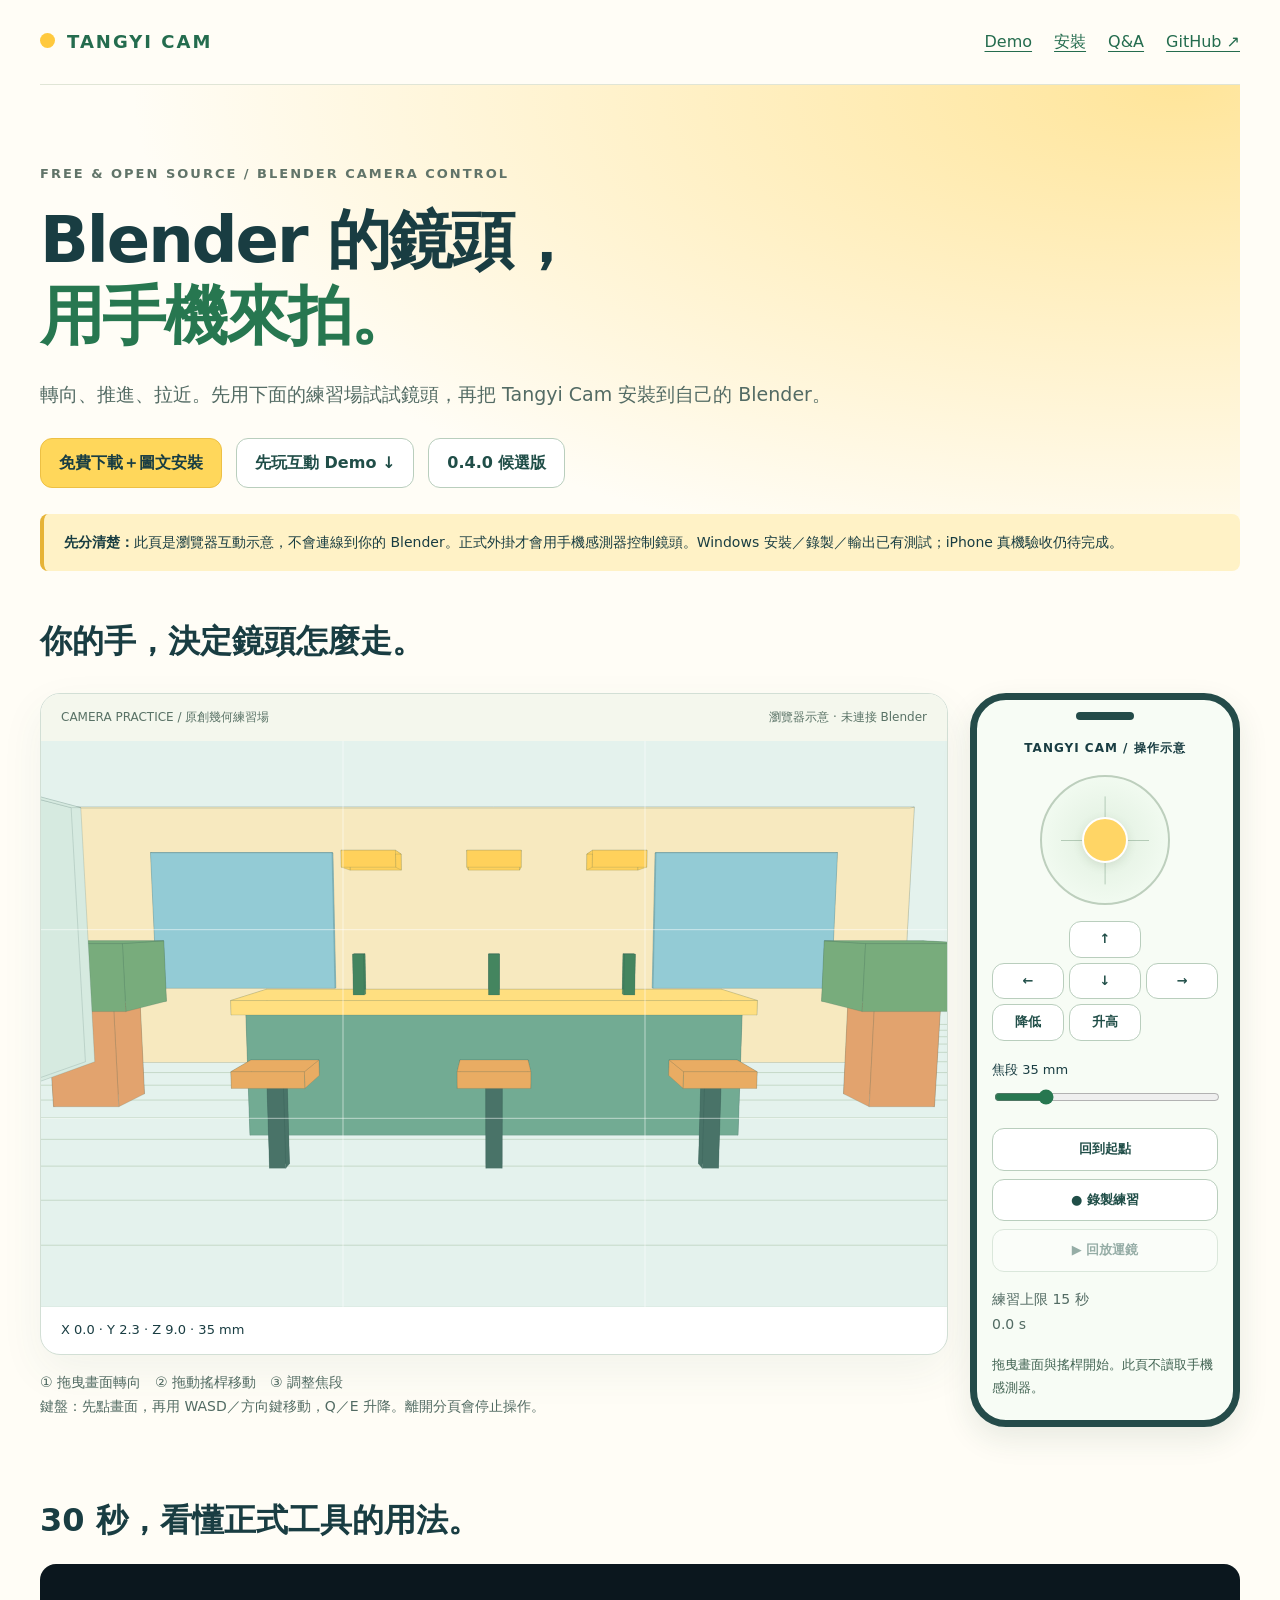
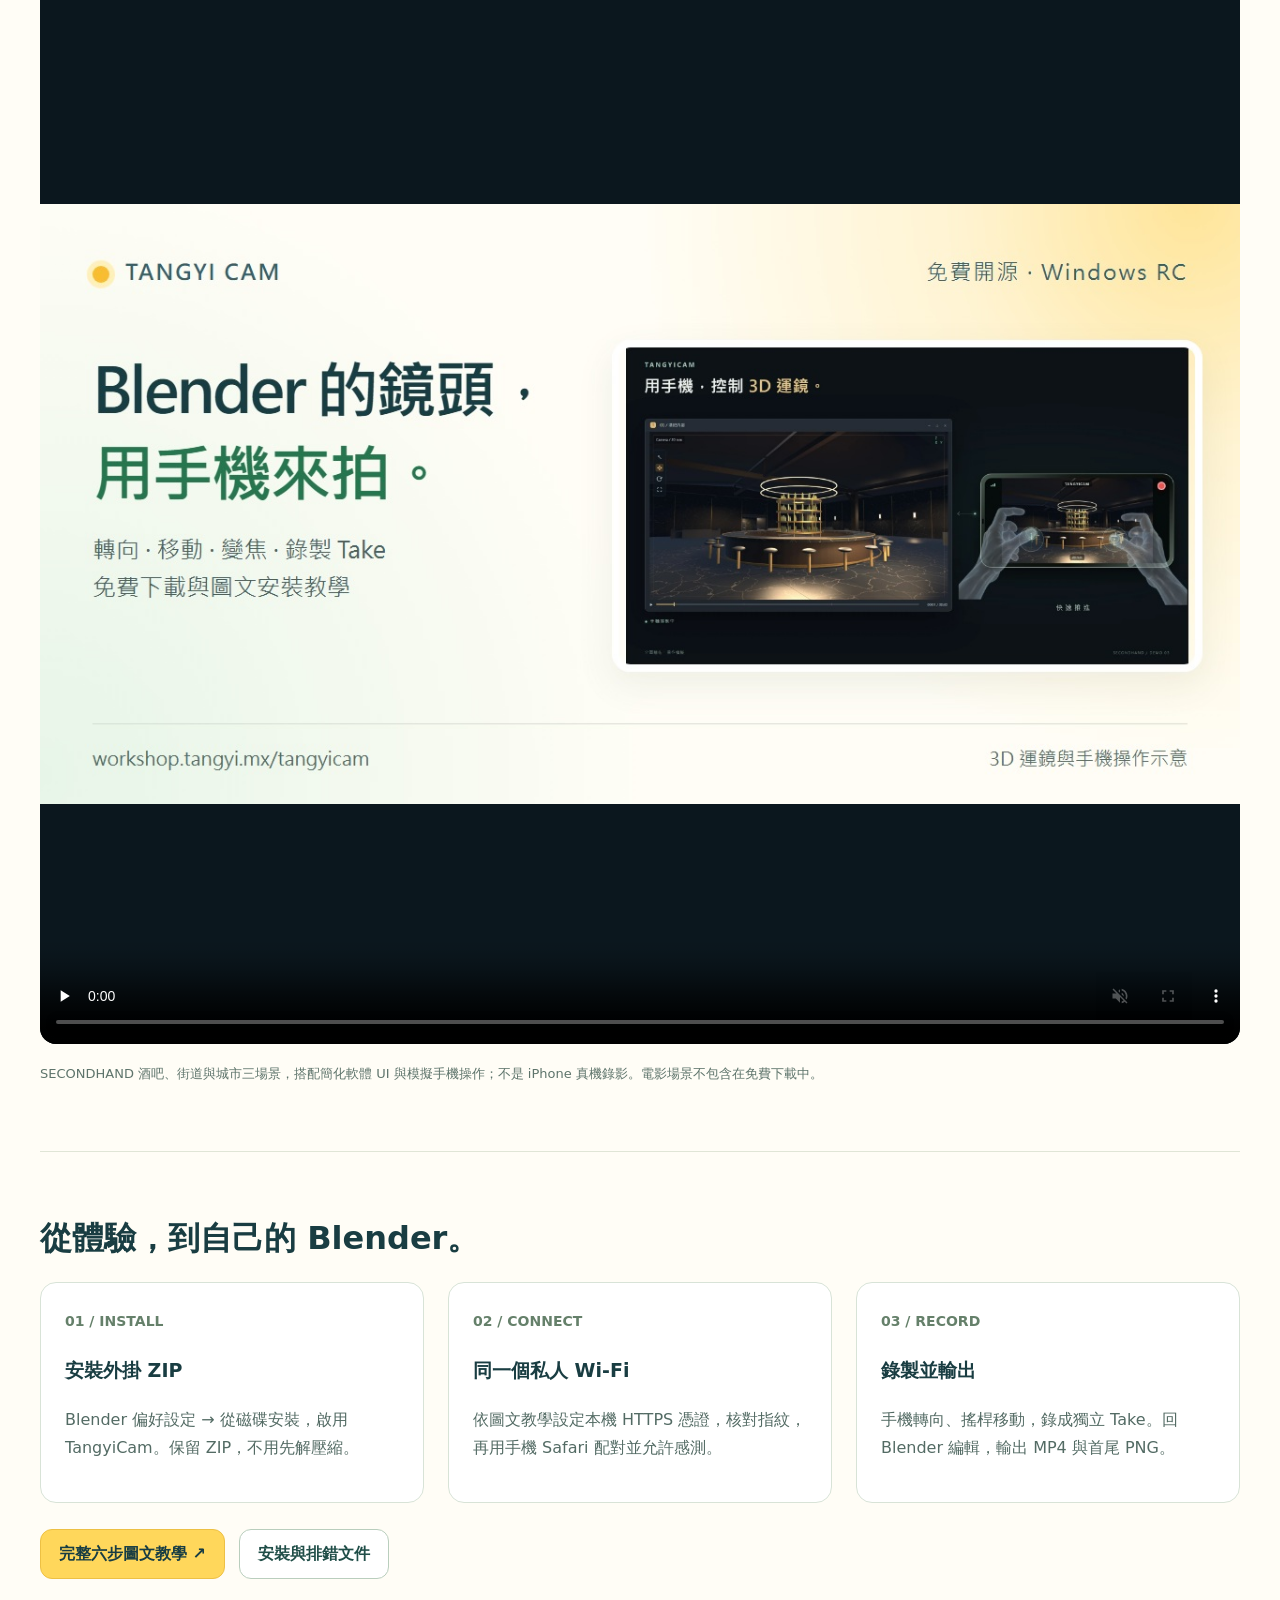
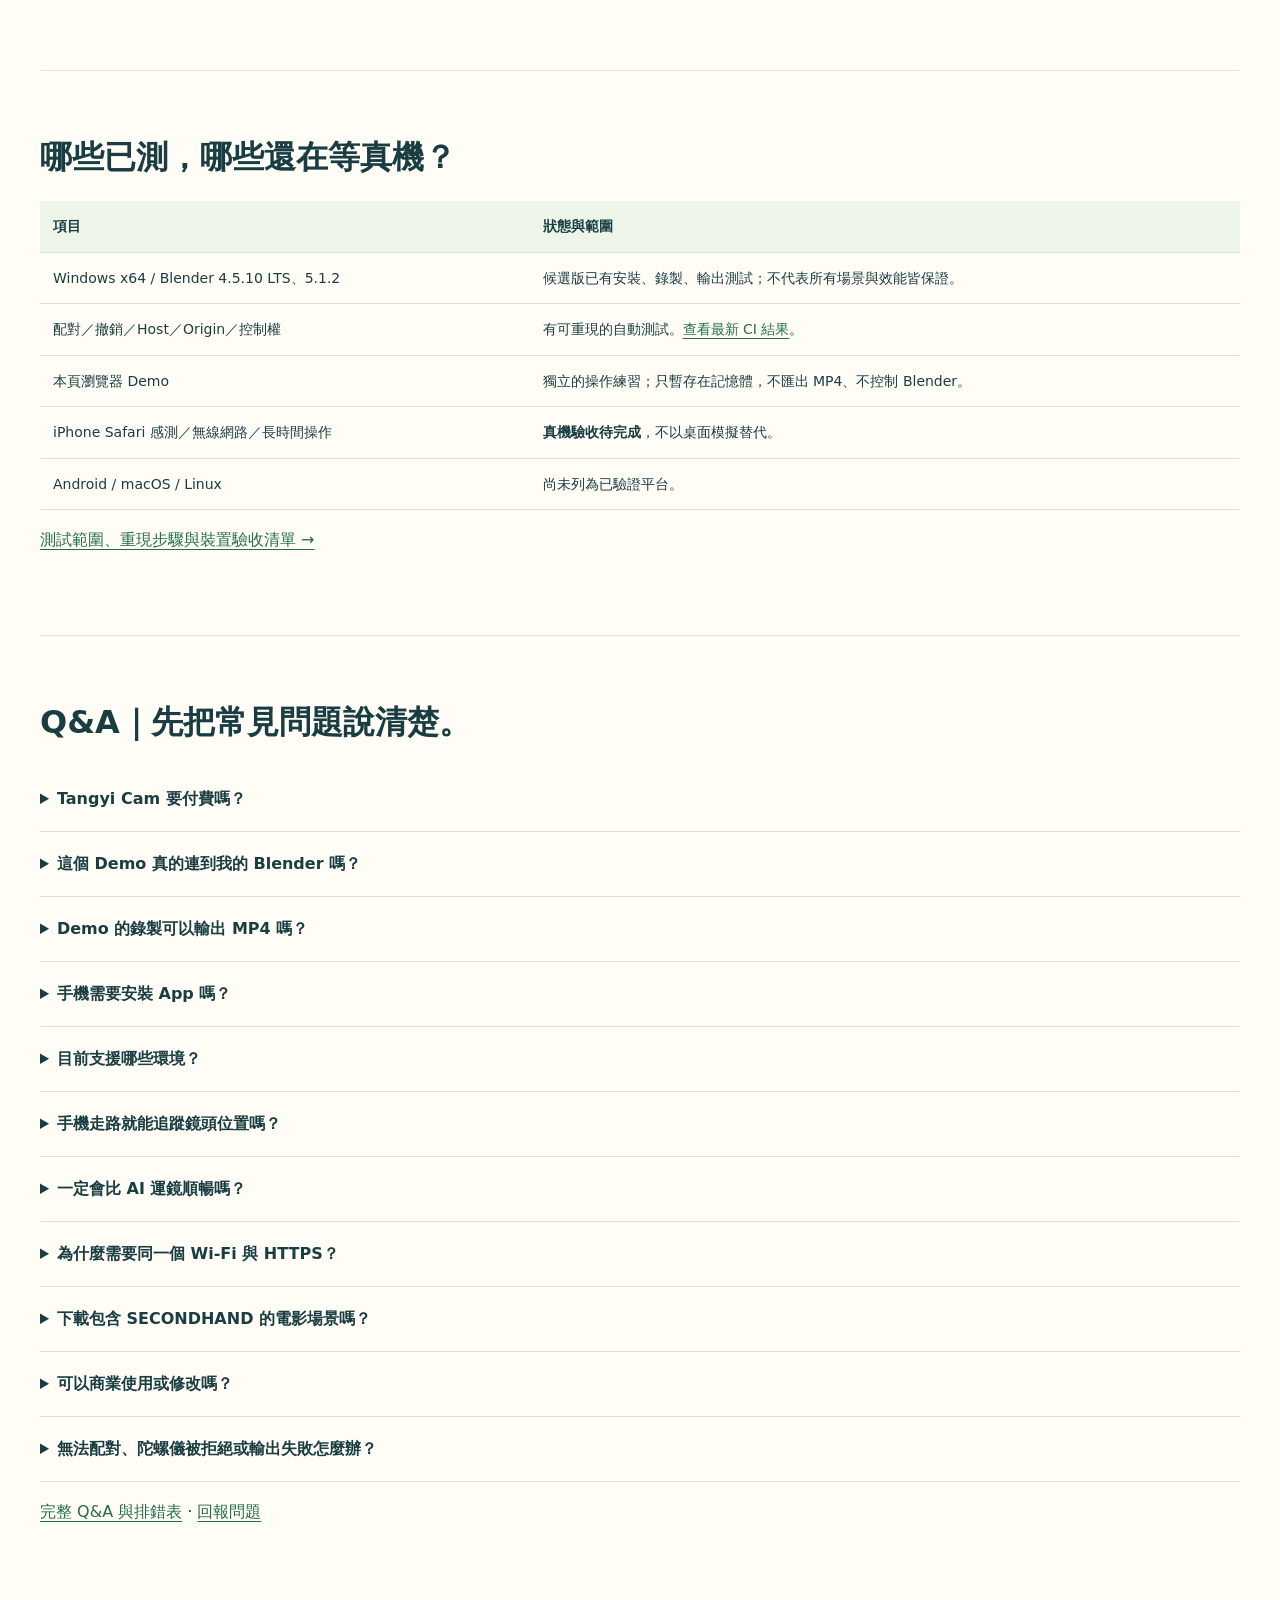
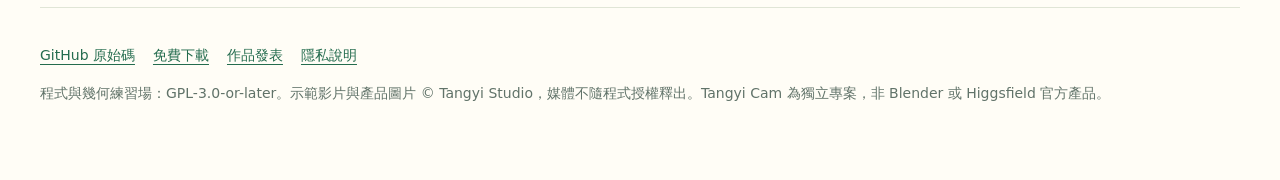
==== docs/index.html @ d29bbfad "docs: add interactive camera demo, Q&A and sunny product visuals" ====
<!doctype html><html lang="zh-Hant"><head><meta charset="utf-8"><meta name="viewport" content="width=device-width,initial-scale=1"><title>Tangyi Cam Demo｜用手機控制 Blender 運鏡・Q&A</title><meta name="description" content="先在瀏覽器體驗轉向、搖桿移動、焦段與 Take 回放，再下載免費開源 Tangyi Cam Blender 外掛。附安裝、Q&A、排錯與實測狀態。"><link rel="canonical" href="https://tangyistudio.github.io/tangyicam/"><meta property="og:type" content="website"><meta property="og:title" content="Tangyi Cam｜用手機拍你的 Blender 鏡頭"><meta property="og:description" content="免費開源 · 互動 Demo · 安裝教學 · Q&A"><meta property="og:url" content="https://tangyistudio.github.io/tangyicam/"><meta property="og:image" content="https://tangyistudio.github.io/tangyicam/images/tangyicam-phone-blender.jpg"><meta name="twitter:card" content="summary_large_image"><meta name="theme-color" content="#ffd75b"><link rel="stylesheet" href="demo/style.css"><script type="module" src="demo/demo.mjs"></script></head><body><a class="skip" href="#playground">跳到互動 Demo</a><div class="wrap"><nav class="nav" aria-label="主選單"><a class="brand" href="#">TANGYI CAM</a><div class="links"><a href="#playground">Demo</a><a href="#install">安裝</a><a href="#qa">Q&A</a><a href="https://github.com/tangyistudio/tangyicam">GitHub ↗</a></div></nav><header class="hero"><p class="eyebrow">FREE & OPEN SOURCE / BLENDER CAMERA CONTROL</p><h1>Blender 的鏡頭，<br><span>用手機來拍。</span></h1><p class="intro">轉向、推進、拉近。先用下面的練習場試試鏡頭，再把 Tangyi Cam 安裝到自己的 Blender。</p><div class="actions"><a class="button primary" href="https://workshop.tangyi.mx/tangyicam">免費下載＋圖文安裝</a><a class="button" href="#playground">先玩互動 Demo ↓</a><a class="button" href="https://github.com/tangyistudio/tangyicam/releases/tag/v0.4.0-rc.1">0.4.0 候選版</a></div><p class="disclosure"><strong>先分清楚：</strong>此頁是瀏覽器互動示意，不會連線到你的 Blender。正式外掛才會用手機感測器控制鏡頭。Windows 安裝／錄製／輸出已有測試；iPhone 真機驗收仍待完成。</p></header>
<section aria-labelledby="demo-title"><h2 id="demo-title">你的手，決定鏡頭怎麼走。</h2><div id="playground" class="playground"><div><div class="monitor"><div class="toolbar"><span>CAMERA PRACTICE / 原創幾何練習場</span><span>瀏覽器示意 · 未連接 Blender</span></div><canvas id="scene" class="scene" tabindex="0" aria-label="3D 攝影機練習場：拖曳改變視角，使用 WASD 或方向鍵移動，Q E 升降">此瀏覽器無法顯示互動場景，請觀看下方示範影片。</canvas><div id="pose" class="readout" aria-label="目前攝影機位置"></div></div><p class="hint">① 拖曳畫面轉向　② 拖動搖桿移動　③ 調整焦段<br>鍵盤：先點畫面，再用 WASD／方向鍵移動，Q／E 升降。離開分頁會停止操作。</p></div><div class="phone" aria-label="模擬手機控制面板"><div class="notch"></div><div class="phone-head">TANGYI CAM / 操作示意</div><div class="left-controls"><button id="joystick" class="joystick" aria-label="移動搖桿，亦可用下方方向按鈕"><span id="thumb" class="thumb"></span></button><div class="dpad" aria-label="攝影機移動"><button data-move="w" aria-label="向前">↑</button><button data-move="a" aria-label="向左">←</button><button data-move="s" aria-label="後退">↓</button><button data-move="d" aria-label="向右">→</button><button data-move="q">降低</button><button data-move="e">升高</button></div></div><div class="right-controls"><label for="focal">焦段 <output id="focal-value">35 mm</output></label><input id="focal" type="range" min="18" max="100" value="35" aria-label="焦段，毫米"><div class="phone-actions"><button id="reset">回到起點</button><button id="record" aria-pressed="false">● 錄製練習</button><button id="replay" disabled>▶ 回放運鏡</button></div><p class="hint">練習上限 15 秒<br><span id="timer">0.0 s</span></p></div><p id="status" class="status" role="status" aria-live="polite">拖曳畫面與搖桿開始。此頁不讀取手機感測器。</p></div></div></section>
<section class="content" id="video"><h2>30 秒，看懂正式工具的用法。</h2><figure><video controls playsinline muted loop preload="none" poster="images/tangyicam-phone-blender.jpg" width="1920" height="1080"><source src="https://media.tangyi.mx/opensource/20260924/tangyicam-secondhand-30s.mp4" type="video/mp4"><a href="https://media.tangyi.mx/opensource/20260924/tangyicam-secondhand-30s.mp4">開啟 30 秒示意影片</a></video><figcaption>SECONDHAND 酒吧、街道與城市三場景，搭配簡化軟體 UI 與模擬手機操作；不是 iPhone 真機錄影。電影場景不包含在免費下載中。</figcaption></figure></section>
<section class="content" id="install"><h2>從體驗，到自己的 Blender。</h2><div class="grid3"><article class="panel"><span class="number">01 / INSTALL</span><h3>安裝外掛 ZIP</h3><p>Blender 偏好設定 → 從磁碟安裝，啟用 TangyiCam。保留 ZIP，不用先解壓縮。</p></article><article class="panel"><span class="number">02 / CONNECT</span><h3>同一個私人 Wi-Fi</h3><p>依圖文教學設定本機 HTTPS 憑證，核對指紋，再用手機 Safari 配對並允許感測。</p></article><article class="panel"><span class="number">03 / RECORD</span><h3>錄製並輸出</h3><p>手機轉向、搖桿移動，錄成獨立 Take。回 Blender 編輯，輸出 MP4 與首尾 PNG。</p></article></div><div class="actions"><a class="button primary" href="https://workshop.tangyi.mx/tangyicam#setup">完整六步圖文教學 ↗</a><a class="button" href="https://github.com/tangyistudio/tangyicam/blob/main/docs/RELEASE_README.md">安裝與排錯文件</a></div></section>
<section class="content" id="validation"><h2>哪些已測，哪些還在等真機？</h2><div class="table-scroll"><table><thead><tr><th>項目</th><th>狀態與範圍</th></tr></thead><tbody><tr><td>Windows x64 / Blender 4.5.10 LTS、5.1.2</td><td>候選版已有安裝、錄製、輸出測試；不代表所有場景與效能皆保證。</td></tr><tr><td>配對／撤銷／Host／Origin／控制權</td><td>有可重現的自動測試。<a href="https://github.com/tangyistudio/tangyicam/actions/workflows/ci.yml">查看最新 CI 結果</a>。</td></tr><tr><td>本頁瀏覽器 Demo</td><td>獨立的操作練習；只暫存在記憶體，不匯出 MP4、不控制 Blender。</td></tr><tr><td>iPhone Safari 感測／無線網路／長時間操作</td><td><strong>真機驗收待完成</strong>，不以桌面模擬替代。</td></tr><tr><td>Android / macOS / Linux</td><td>尚未列為已驗證平台。</td></tr></tbody></table></div><p><a href="https://github.com/tangyistudio/tangyicam/blob/main/docs/QA.md">測試範圍、重現步驟與裝置驗收清單 →</a></p></section>
<section class="content" id="qa"><h2>Q&A｜先把常見問題說清楚。</h2><details><summary>Tangyi Cam 要付費嗎？</summary><p>免費開源，採 GPL-3.0-or-later。攝影機控制不需要 Workshop 帳號、LLM 或雲端額度。首次設定仍需依教學完成本機 HTTPS 憑證。</p></details><details><summary>這個 Demo 真的連到我的 Blender 嗎？</summary><p>沒有。這是瀏覽器裡的原創幾何練習場，展示轉向、移動、焦段與短 Take 回放。它不會掃描電腦、不會安裝外掛，也不會向本機 Blender 傳送控制指令。</p></details><details><summary>Demo 的錄製可以輸出 MP4 嗎？</summary><p>此頁只在記憶體保存最多 15 秒的練習並回放，重整後清除。實際外掛可在 Blender 中保存獨立 Take、編輯關鍵影格並輸出 MP4 與首尾 PNG。</p></details><details><summary>手機需要安裝 App 嗎？</summary><p>不需要另外安裝原生手機 App，使用手機瀏覽器。電腦端需要安裝 Tangyi Cam Blender 外掛。iPhone 首次使用需設定並核對本機憑證。</p></details><details><summary>目前支援哪些環境？</summary><p>Windows x64 搭配 Blender 4.5.10 LTS / 5.1.2 已完成安裝、錄製與輸出測試。iPhone Safari 真機驗收仍待完成；Android、macOS、Linux 尚未列為已驗證平台。</p></details><details><summary>手機走路就能追蹤鏡頭位置嗎？</summary><p>不是。實際外掛用手機陀螺儀控制方向、螢幕搖桿控制位置，不是 6DOF 位置追蹤。本頁 Demo 用滑鼠或觸控拖曳示意方向，不讀取手機感測器。</p></details><details><summary>一定會比 AI 運鏡順暢嗎？</summary><p>沒有這個保證。它提供直接操作鏡頭的方式，預覽速度仍取決於場景、電腦、手機與私人 Wi-Fi。這個輕量練習場的速度不能當成 Blender 效能測試。</p></details><details><summary>為什麼需要同一個 Wi-Fi 與 HTTPS？</summary><p>正式外掛透過私人區域網路傳送預覽與控制。手機感測器權限需安全連線，請按教學設定憑證，勿把服務連接埠公開到網際網路。</p></details><details><summary>下載包含 SECONDHAND 的電影場景嗎？</summary><p>不包含。影片展示電影場景與模擬手機操作；下載提供外掛程式、授權及說明。本頁的幾何練習場則隨原始碼公開。</p></details><details><summary>可以商業使用或修改嗎？</summary><p>可以依 GPL-3.0-or-later 使用與修改。若再散布外掛或衍生程式，需遵守 GPL 的授權及相應原始碼義務，並保留第三方聲明。電影場景與示範媒體不因外掛開源而一併授權。</p></details><details><summary>無法配對、陀螺儀被拒絕或輸出失敗怎麼辦？</summary><p>先看排錯表，確認同一私人 Wi-Fi、本機服務、憑證與一次性配對碼。問題回報請附版本與重現步驟，不要公開配對碼、憑證私鑰或私人場景。</p></details><p><a href="https://github.com/tangyistudio/tangyicam/blob/main/docs/FAQ.md">完整 Q&A 與排錯表</a> · <a href="https://github.com/tangyistudio/tangyicam/issues/new/choose">回報問題</a></p></section><footer><div class="footlinks"><a href="https://github.com/tangyistudio/tangyicam">GitHub 原始碼</a><a href="https://workshop.tangyi.mx/tangyicam">免費下載</a><a href="https://tangyi.mx/blog/tangyicam-phone-controlled-blender-camera">作品發表</a><a href="https://github.com/tangyistudio/tangyicam/blob/main/docs/PRIVACY.md">隱私說明</a></div><p>程式與幾何練習場：GPL-3.0-or-later。示範影片與產品圖片 © Tangyi Studio，媒體不隨程式授權釋出。Tangyi Cam 為獨立專案，非 Blender 或 Higgsfield 官方產品。</p></footer></div></body></html>
---- docs/demo/style.css ----
*{box-sizing:border-box}html{scroll-behavior:smooth}body{margin:0;background:#fffdf6;color:#193d42;font:16px/1.75 system-ui,"Microsoft JhengHei",sans-serif}a{color:#246c4e;text-underline-offset:4px}button,input{font:inherit}button,a.button{cursor:pointer;border:1px solid #b9cebd;border-radius:12px;padding:10px 18px;background:#fff;color:#204e48;text-decoration:none;display:inline-flex;align-items:center;justify-content:center;font-weight:650}button:hover,a.button:hover{background:#fff0ae}button:disabled{opacity:.45;cursor:not-allowed}:focus-visible{outline:3px solid #e7971e;outline-offset:4px}.primary{background:#ffd75b!important;border-color:#edc044!important;color:#183d43!important}.wrap{width:min(1200px,calc(100% - 40px));margin:auto}.nav{display:flex;flex-wrap:wrap;align-items:center;justify-content:space-between;gap:18px;padding:26px 0;border-bottom:1px solid #e0e5d6}.brand{font-size:18px;font-weight:850;letter-spacing:2px;text-decoration:none}.brand:before{content:"";display:inline-block;background:#ffc93e;border-radius:50%;width:15px;height:15px;margin-right:12px}.links{display:flex;gap:22px;flex-wrap:wrap}.hero{padding:65px 0 35px;background:radial-gradient(ellipse at 95% 0,#ffe59a,transparent 65%)}.eyebrow{color:#617469;font-size:13px;letter-spacing:2px;font-weight:750}.hero h1{font-size:clamp(38px,5vw,68px);line-height:1.18;letter-spacing:-2px;margin:18px 0 24px}.hero h1 span{color:#277750}.intro{font-size:19px;max-width:800px;color:#536b64}.actions{display:flex;gap:14px;flex-wrap:wrap;margin:26px 0}.disclosure{background:#fff2c6;border-left:4px solid #e6b336;border-radius:8px;padding:16px 20px;font-size:14px;line-height:1.8}.playground{display:grid;grid-template-columns:minmax(0,1fr) 270px;gap:22px;align-items:start;margin-top:30px}.monitor{border:1px solid #d2dfd5;border-radius:20px;overflow:hidden;background:white;box-shadow:0 16px 44px #315b5310}.toolbar{display:flex;flex-wrap:wrap;justify-content:space-between;gap:8px;padding:13px 20px;font-size:12px;color:#597266;background:#f4f7ed}.scene{display:block;width:100%;aspect-ratio:16/10;touch-action:none;cursor:grab}.scene:active{cursor:grabbing}.readout{padding:12px 20px;font-variant-numeric:tabular-nums;font-size:13px}.hint{margin:15px 0;color:#526b63;font-size:14px}.phone{border:7px solid #244b49;border-radius:36px;padding:20px 15px;background:#f7fcf5;box-shadow:0 12px 30px #1b44311a}.phone-head{text-align:center;font-size:12px;font-weight:750;letter-spacing:1px}.notch{background:#244b49;width:58px;height:8px;border-radius:8px;margin:-8px auto 18px}.joystick{width:130px;height:130px;border:2px solid #bdcfbd;border-radius:50%;margin:16px auto;background:radial-gradient(circle,#e0efdf,#f8fff7);position:relative;touch-action:none;cursor:grab;display:block;padding:0}.joystick:before,.joystick:after{content:"";position:absolute;background:#b4cbb7;left:15%;top:50%;width:70%;height:1px}.joystick:after{transform:rotate(90deg)}.thumb{position:absolute;left:calc(50% - 23px);top:calc(50% - 23px);width:46px;height:46px;border-radius:50%;background:#ffd565;border:2px solid white;box-shadow:0 3px 10px #485d3820;z-index:1}.dpad{display:grid;grid-template-columns:repeat(3,1fr);gap:5px}.dpad button{padding:6px;font-size:13px;touch-action:none}.dpad button:first-child{grid-column:2}.dpad button:nth-child(2){grid-column:1}.dpad button:nth-child(5){grid-column:1}.phone label{display:block;font-size:13px;margin:18px 0 4px}input[type=range]{width:100%;accent-color:#277750}.phone-actions{display:grid;gap:8px;margin-top:14px}.phone-actions button{font-size:13px;padding:9px 5px}.phone-actions button[aria-pressed=true]{background:#ffe0d4;color:#962b21}.status{font-size:13px;min-height:3.5em;margin:18px 0 0;color:#426453}section.content{padding:65px 0;border-bottom:1px solid #e0e5d6}h2{font-size:32px;line-height:1.35;margin:0 0 22px}h3{font-size:19px}.grid3{display:grid;grid-template-columns:repeat(3,1fr);gap:24px}.panel{background:white;border:1px solid #d8e3d7;border-radius:16px;padding:24px}.panel .number{font-size:14px;color:#65806a;font-weight:750}.panel p{color:#536b64}video{width:100%;border-radius:16px;background:#0b171e}figcaption{font-size:13px;color:#5e746b;margin-top:10px}figure{margin:0}table{border-collapse:collapse;width:100%;font-size:14px}td,th{padding:13px;text-align:left;vertical-align:top;border-bottom:1px solid #d8e3d7}th{background:#edf5e8}.table-scroll{overflow-x:auto}details{border-bottom:1px solid #d8e3d7;padding:18px 0}summary{font-weight:750;cursor:pointer}details p{color:#536b64;max-width:900px}footer{padding:35px 0 60px;font-size:14px;color:#617369}.footlinks{display:flex;flex-wrap:wrap;gap:18px}.skip{position:absolute;top:-80px;left:20px;background:white;padding:10px;z-index:10}.skip:focus{top:10px}@media(max-width:760px){.wrap{width:calc(100% - 28px)}.nav{padding:18px 0}.links{gap:14px;font-size:14px}.hero{padding:40px 0 25px}.playground{grid-template-columns:minmax(0,1fr)}.phone{width:min(100%,360px);margin:auto;display:grid;grid-template-columns:1fr 1fr;gap:0 16px;border-radius:26px;padding:20px 15px}.notch,.phone-head,.status{grid-column:1/-1}.phone .left-controls,.phone .right-controls{min-width:0}.joystick{width:112px;height:112px}.grid3{grid-template-columns:1fr}.intro{font-size:17px}.scene{aspect-ratio:4/3}h2{font-size:27px}.hero h1{letter-spacing:-1px}section.content{padding:45px 0}.toolbar{padding:10px 12px}.readout{padding:10px 12px;font-size:12px}.hint{font-size:13px}}@media(prefers-reduced-motion:reduce){html{scroll-behavior:auto}*{animation:none!important;transition:none!important}}
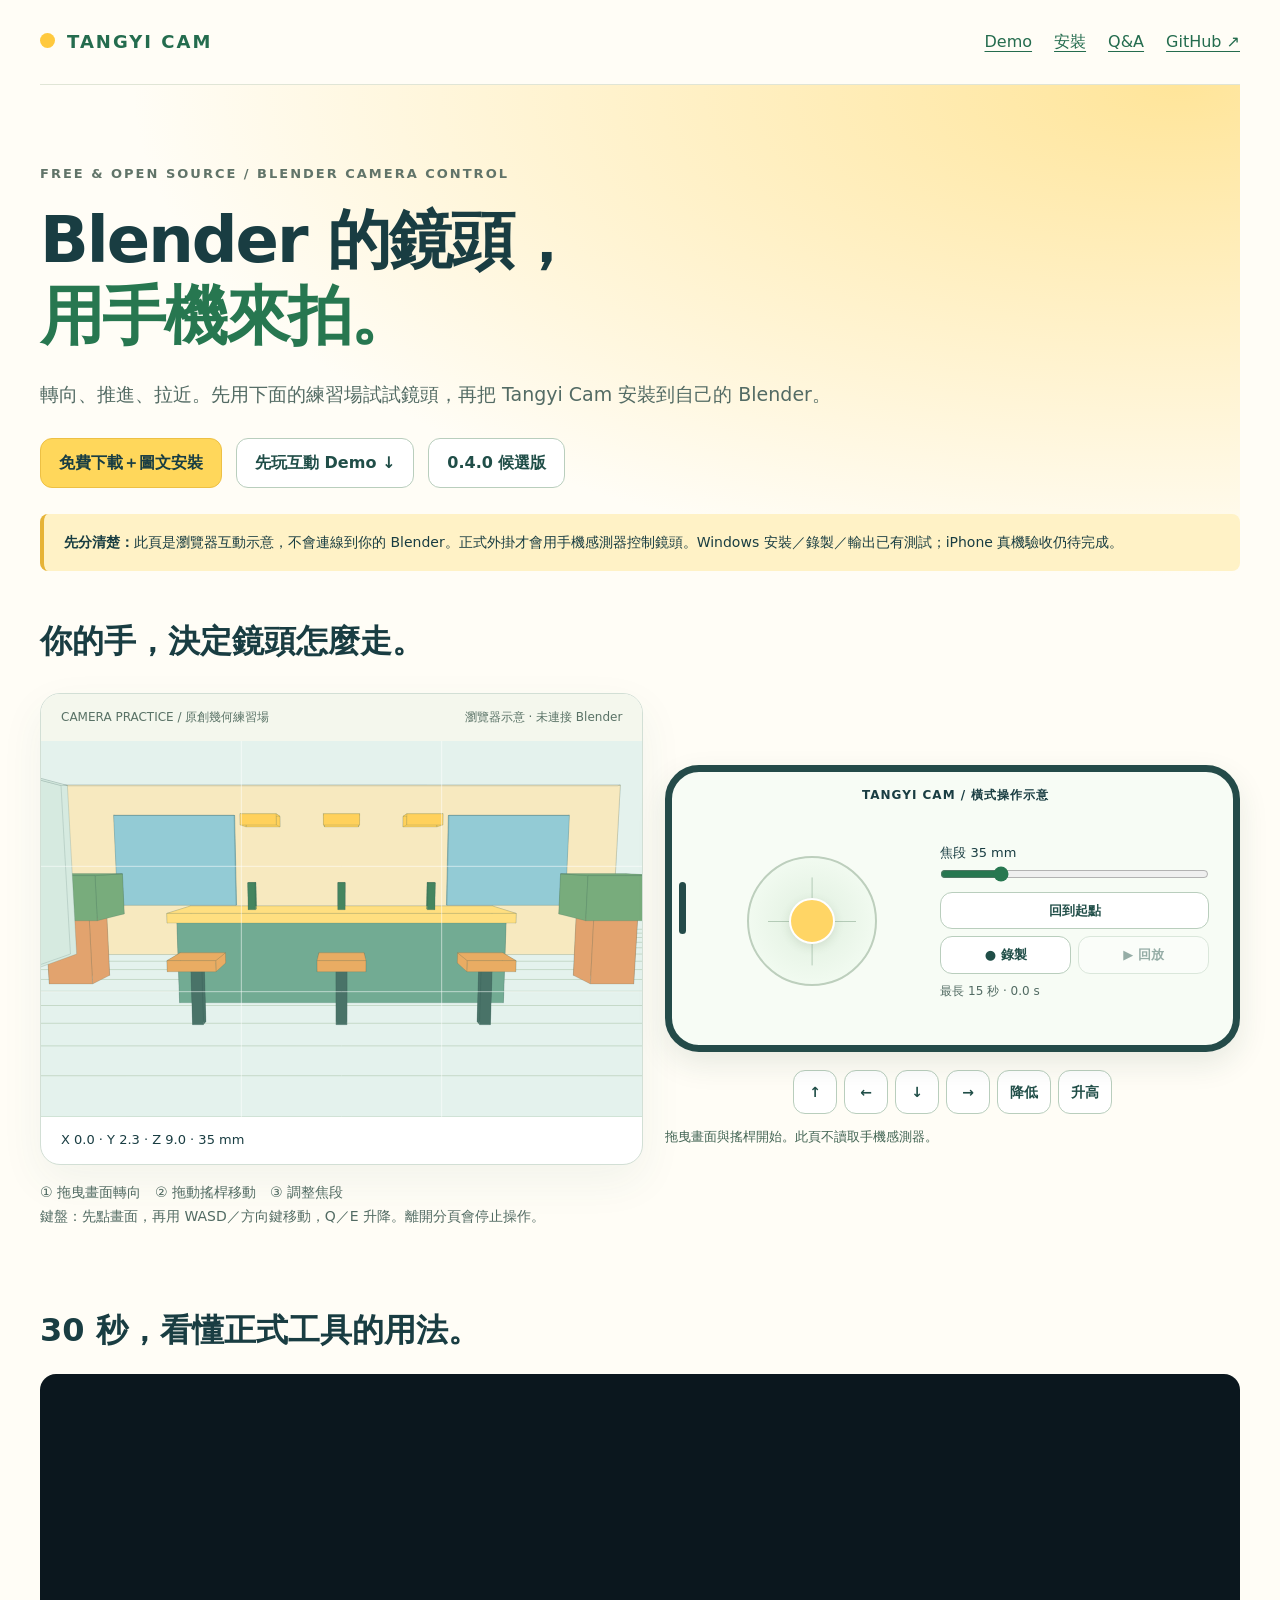
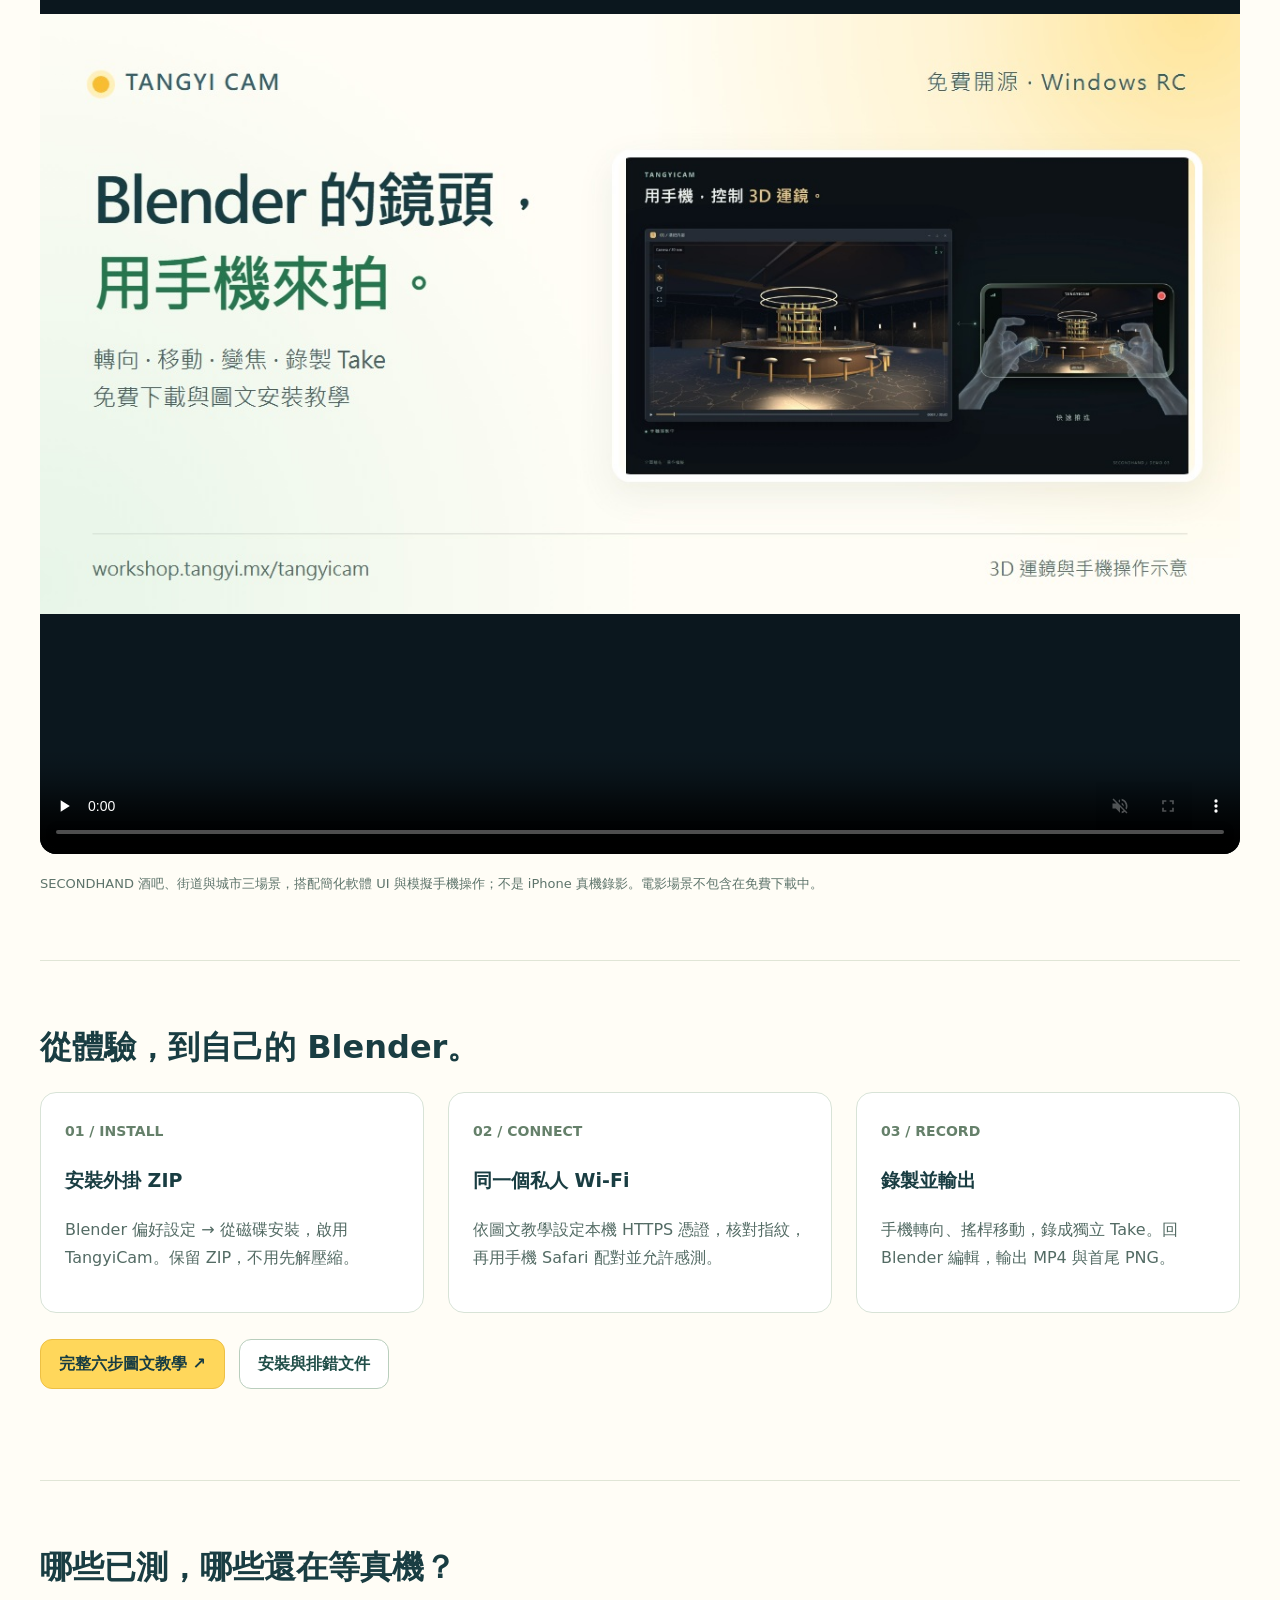
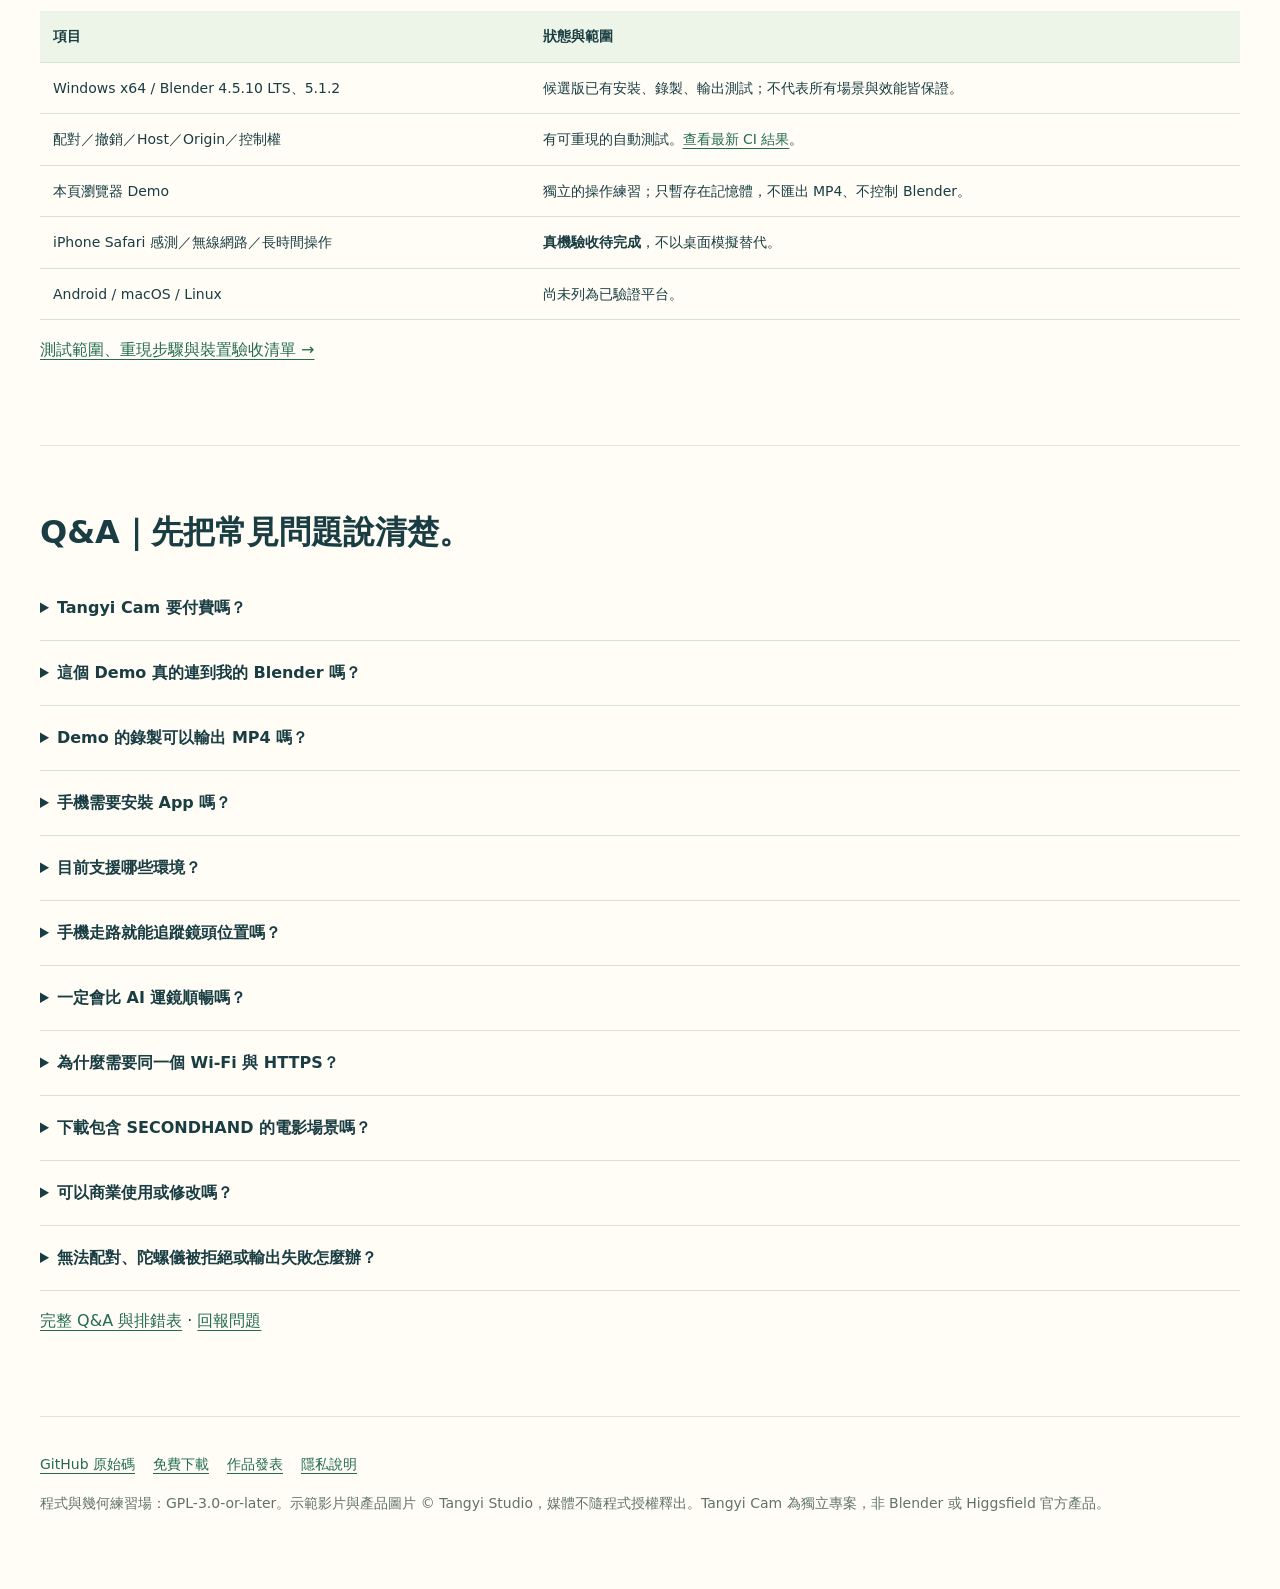
==== commit 6af0cf96: "fix: keep demo phone in landscape orientation" ====
--- a/docs/index.html
+++ b/docs/index.html
@@ -1,5 +1,5 @@
-<!doctype html><html lang="zh-Hant"><head><meta charset="utf-8"><meta name="viewport" content="width=device-width,initial-scale=1"><title>Tangyi Cam Demo｜用手機控制 Blender 運鏡・Q&A</title><meta name="description" content="先在瀏覽器體驗轉向、搖桿移動、焦段與 Take 回放，再下載免費開源 Tangyi Cam Blender 外掛。附安裝、Q&A、排錯與實測狀態。"><link rel="canonical" href="https://tangyistudio.github.io/tangyicam/"><meta property="og:type" content="website"><meta property="og:title" content="Tangyi Cam｜用手機拍你的 Blender 鏡頭"><meta property="og:description" content="免費開源 · 互動 Demo · 安裝教學 · Q&A"><meta property="og:url" content="https://tangyistudio.github.io/tangyicam/"><meta property="og:image" content="https://tangyistudio.github.io/tangyicam/images/tangyicam-phone-blender.jpg"><meta name="twitter:card" content="summary_large_image"><meta name="theme-color" content="#ffd75b"><link rel="stylesheet" href="demo/style.css"><script type="module" src="demo/demo.mjs"></script></head><body><a class="skip" href="#playground">跳到互動 Demo</a><div class="wrap"><nav class="nav" aria-label="主選單"><a class="brand" href="#">TANGYI CAM</a><div class="links"><a href="#playground">Demo</a><a href="#install">安裝</a><a href="#qa">Q&A</a><a href="https://github.com/tangyistudio/tangyicam">GitHub ↗</a></div></nav><header class="hero"><p class="eyebrow">FREE & OPEN SOURCE / BLENDER CAMERA CONTROL</p><h1>Blender 的鏡頭，<br><span>用手機來拍。</span></h1><p class="intro">轉向、推進、拉近。先用下面的練習場試試鏡頭，再把 Tangyi Cam 安裝到自己的 Blender。</p><div class="actions"><a class="button primary" href="https://workshop.tangyi.mx/tangyicam">免費下載＋圖文安裝</a><a class="button" href="#playground">先玩互動 Demo ↓</a><a class="button" href="https://github.com/tangyistudio/tangyicam/releases/tag/v0.4.0-rc.1">0.4.0 候選版</a></div><p class="disclosure"><strong>先分清楚：</strong>此頁是瀏覽器互動示意，不會連線到你的 Blender。正式外掛才會用手機感測器控制鏡頭。Windows 安裝／錄製／輸出已有測試；iPhone 真機驗收仍待完成。</p></header>
-<section aria-labelledby="demo-title"><h2 id="demo-title">你的手，決定鏡頭怎麼走。</h2><div id="playground" class="playground"><div><div class="monitor"><div class="toolbar"><span>CAMERA PRACTICE / 原創幾何練習場</span><span>瀏覽器示意 · 未連接 Blender</span></div><canvas id="scene" class="scene" tabindex="0" aria-label="3D 攝影機練習場：拖曳改變視角，使用 WASD 或方向鍵移動，Q E 升降">此瀏覽器無法顯示互動場景，請觀看下方示範影片。</canvas><div id="pose" class="readout" aria-label="目前攝影機位置"></div></div><p class="hint">① 拖曳畫面轉向　② 拖動搖桿移動　③ 調整焦段<br>鍵盤：先點畫面，再用 WASD／方向鍵移動，Q／E 升降。離開分頁會停止操作。</p></div><div class="phone" aria-label="模擬手機控制面板"><div class="notch"></div><div class="phone-head">TANGYI CAM / 操作示意</div><div class="left-controls"><button id="joystick" class="joystick" aria-label="移動搖桿，亦可用下方方向按鈕"><span id="thumb" class="thumb"></span></button><div class="dpad" aria-label="攝影機移動"><button data-move="w" aria-label="向前">↑</button><button data-move="a" aria-label="向左">←</button><button data-move="s" aria-label="後退">↓</button><button data-move="d" aria-label="向右">→</button><button data-move="q">降低</button><button data-move="e">升高</button></div></div><div class="right-controls"><label for="focal">焦段 <output id="focal-value">35 mm</output></label><input id="focal" type="range" min="18" max="100" value="35" aria-label="焦段，毫米"><div class="phone-actions"><button id="reset">回到起點</button><button id="record" aria-pressed="false">● 錄製練習</button><button id="replay" disabled>▶ 回放運鏡</button></div><p class="hint">練習上限 15 秒<br><span id="timer">0.0 s</span></p></div><p id="status" class="status" role="status" aria-live="polite">拖曳畫面與搖桿開始。此頁不讀取手機感測器。</p></div></div></section>
+<!doctype html><html lang="zh-Hant"><head><meta charset="utf-8"><meta name="viewport" content="width=device-width,initial-scale=1"><title>Tangyi Cam Demo｜用手機控制 Blender 運鏡・Q&A</title><meta name="description" content="先在瀏覽器體驗轉向、搖桿移動、焦段與 Take 回放，再下載免費開源 Tangyi Cam Blender 外掛。附安裝、Q&A、排錯與實測狀態。"><link rel="canonical" href="https://tangyistudio.github.io/tangyicam/"><meta property="og:type" content="website"><meta property="og:title" content="Tangyi Cam｜用手機拍你的 Blender 鏡頭"><meta property="og:description" content="免費開源 · 互動 Demo · 安裝教學 · Q&A"><meta property="og:url" content="https://tangyistudio.github.io/tangyicam/"><meta property="og:image" content="https://tangyistudio.github.io/tangyicam/images/tangyicam-phone-blender.jpg"><meta name="twitter:card" content="summary_large_image"><meta name="theme-color" content="#ffd75b"><link rel="stylesheet" href="demo/style.css?v=20260924-landscape"><script type="module" src="demo/demo.mjs?v=20260924-landscape"></script></head><body><a class="skip" href="#playground">跳到互動 Demo</a><div class="wrap"><nav class="nav" aria-label="主選單"><a class="brand" href="#">TANGYI CAM</a><div class="links"><a href="#playground">Demo</a><a href="#install">安裝</a><a href="#qa">Q&A</a><a href="https://github.com/tangyistudio/tangyicam">GitHub ↗</a></div></nav><header class="hero"><p class="eyebrow">FREE & OPEN SOURCE / BLENDER CAMERA CONTROL</p><h1>Blender 的鏡頭，<br><span>用手機來拍。</span></h1><p class="intro">轉向、推進、拉近。先用下面的練習場試試鏡頭，再把 Tangyi Cam 安裝到自己的 Blender。</p><div class="actions"><a class="button primary" href="https://workshop.tangyi.mx/tangyicam">免費下載＋圖文安裝</a><a class="button" href="#playground">先玩互動 Demo ↓</a><a class="button" href="https://github.com/tangyistudio/tangyicam/releases/tag/v0.4.0-rc.1">0.4.0 候選版</a></div><p class="disclosure"><strong>先分清楚：</strong>此頁是瀏覽器互動示意，不會連線到你的 Blender。正式外掛才會用手機感測器控制鏡頭。Windows 安裝／錄製／輸出已有測試；iPhone 真機驗收仍待完成。</p></header>
+<section aria-labelledby="demo-title"><h2 id="demo-title">你的手，決定鏡頭怎麼走。</h2><div id="playground" class="playground"><div><div class="monitor"><div class="toolbar"><span>CAMERA PRACTICE / 原創幾何練習場</span><span>瀏覽器示意 · 未連接 Blender</span></div><canvas id="scene" class="scene" tabindex="0" aria-label="3D 攝影機練習場：拖曳改變視角，使用 WASD 或方向鍵移動，Q E 升降">此瀏覽器無法顯示互動場景，請觀看下方示範影片。</canvas><div id="pose" class="readout" aria-label="目前攝影機位置"></div></div><p class="hint">① 拖曳畫面轉向　② 拖動搖桿移動　③ 調整焦段<br>鍵盤：先點畫面，再用 WASD／方向鍵移動，Q／E 升降。離開分頁會停止操作。</p></div><div class="phone-wrapper"><div class="phone" aria-label="橫式模擬手機控制面板"><div class="notch" aria-hidden="true"></div><div class="phone-head">TANGYI CAM / 橫式操作示意</div><div class="left-controls"><button id="joystick" class="joystick" aria-label="移動搖桿，亦可用下方方向按鈕"><span id="thumb" class="thumb"></span></button></div><div class="right-controls"><label for="focal">焦段 <output id="focal-value">35 mm</output></label><input id="focal" type="range" min="18" max="100" value="35" aria-label="焦段，毫米"><div class="phone-actions"><button id="reset">回到起點</button><button id="record" aria-pressed="false">● 錄製</button><button id="replay" disabled>▶ 回放</button></div><p class="phone-timer">最長 15 秒 · <span id="timer">0.0 s</span></p></div></div><div class="phone-support"><div class="dpad" aria-label="攝影機移動"><button data-move="w" aria-label="向前">↑</button><button data-move="a" aria-label="向左">←</button><button data-move="s" aria-label="後退">↓</button><button data-move="d" aria-label="向右">→</button><button data-move="q">降低</button><button data-move="e">升高</button></div><p id="status" class="status" role="status" aria-live="polite">拖曳畫面與搖桿開始。此頁不讀取手機感測器。</p></div></div></div></section>
 <section class="content" id="video"><h2>30 秒，看懂正式工具的用法。</h2><figure><video controls playsinline muted loop preload="none" poster="images/tangyicam-phone-blender.jpg" width="1920" height="1080"><source src="https://media.tangyi.mx/opensource/20260924/tangyicam-secondhand-30s.mp4" type="video/mp4"><a href="https://media.tangyi.mx/opensource/20260924/tangyicam-secondhand-30s.mp4">開啟 30 秒示意影片</a></video><figcaption>SECONDHAND 酒吧、街道與城市三場景，搭配簡化軟體 UI 與模擬手機操作；不是 iPhone 真機錄影。電影場景不包含在免費下載中。</figcaption></figure></section>
 <section class="content" id="install"><h2>從體驗，到自己的 Blender。</h2><div class="grid3"><article class="panel"><span class="number">01 / INSTALL</span><h3>安裝外掛 ZIP</h3><p>Blender 偏好設定 → 從磁碟安裝，啟用 TangyiCam。保留 ZIP，不用先解壓縮。</p></article><article class="panel"><span class="number">02 / CONNECT</span><h3>同一個私人 Wi-Fi</h3><p>依圖文教學設定本機 HTTPS 憑證，核對指紋，再用手機 Safari 配對並允許感測。</p></article><article class="panel"><span class="number">03 / RECORD</span><h3>錄製並輸出</h3><p>手機轉向、搖桿移動，錄成獨立 Take。回 Blender 編輯，輸出 MP4 與首尾 PNG。</p></article></div><div class="actions"><a class="button primary" href="https://workshop.tangyi.mx/tangyicam#setup">完整六步圖文教學 ↗</a><a class="button" href="https://github.com/tangyistudio/tangyicam/blob/main/docs/RELEASE_README.md">安裝與排錯文件</a></div></section>
 <section class="content" id="validation"><h2>哪些已測，哪些還在等真機？</h2><div class="table-scroll"><table><thead><tr><th>項目</th><th>狀態與範圍</th></tr></thead><tbody><tr><td>Windows x64 / Blender 4.5.10 LTS、5.1.2</td><td>候選版已有安裝、錄製、輸出測試；不代表所有場景與效能皆保證。</td></tr><tr><td>配對／撤銷／Host／Origin／控制權</td><td>有可重現的自動測試。<a href="https://github.com/tangyistudio/tangyicam/actions/workflows/ci.yml">查看最新 CI 結果</a>。</td></tr><tr><td>本頁瀏覽器 Demo</td><td>獨立的操作練習；只暫存在記憶體，不匯出 MP4、不控制 Blender。</td></tr><tr><td>iPhone Safari 感測／無線網路／長時間操作</td><td><strong>真機驗收待完成</strong>，不以桌面模擬替代。</td></tr><tr><td>Android / macOS / Linux</td><td>尚未列為已驗證平台。</td></tr></tbody></table></div><p><a href="https://github.com/tangyistudio/tangyicam/blob/main/docs/QA.md">測試範圍、重現步驟與裝置驗收清單 →</a></p></section>
--- a/docs/demo/style.css
+++ b/docs/demo/style.css
@@ -1 +1,18 @@
-*{box-sizing:border-box}html{scroll-behavior:smooth}body{margin:0;background:#fffdf6;color:#193d42;font:16px/1.75 system-ui,"Microsoft JhengHei",sans-serif}a{color:#246c4e;text-underline-offset:4px}button,input{font:inherit}button,a.button{cursor:pointer;border:1px solid #b9cebd;border-radius:12px;padding:10px 18px;background:#fff;color:#204e48;text-decoration:none;display:inline-flex;align-items:center;justify-content:center;font-weight:650}button:hover,a.button:hover{background:#fff0ae}button:disabled{opacity:.45;cursor:not-allowed}:focus-visible{outline:3px solid #e7971e;outline-offset:4px}.primary{background:#ffd75b!important;border-color:#edc044!important;color:#183d43!important}.wrap{width:min(1200px,calc(100% - 40px));margin:auto}.nav{display:flex;flex-wrap:wrap;align-items:center;justify-content:space-between;gap:18px;padding:26px 0;border-bottom:1px solid #e0e5d6}.brand{font-size:18px;font-weight:850;letter-spacing:2px;text-decoration:none}.brand:before{content:"";display:inline-block;background:#ffc93e;border-radius:50%;width:15px;height:15px;margin-right:12px}.links{display:flex;gap:22px;flex-wrap:wrap}.hero{padding:65px 0 35px;background:radial-gradient(ellipse at 95% 0,#ffe59a,transparent 65%)}.eyebrow{color:#617469;font-size:13px;letter-spacing:2px;font-weight:750}.hero h1{font-size:clamp(38px,5vw,68px);line-height:1.18;letter-spacing:-2px;margin:18px 0 24px}.hero h1 span{color:#277750}.intro{font-size:19px;max-width:800px;color:#536b64}.actions{display:flex;gap:14px;flex-wrap:wrap;margin:26px 0}.disclosure{background:#fff2c6;border-left:4px solid #e6b336;border-radius:8px;padding:16px 20px;font-size:14px;line-height:1.8}.playground{display:grid;grid-template-columns:minmax(0,1fr) 270px;gap:22px;align-items:start;margin-top:30px}.monitor{border:1px solid #d2dfd5;border-radius:20px;overflow:hidden;background:white;box-shadow:0 16px 44px #315b5310}.toolbar{display:flex;flex-wrap:wrap;justify-content:space-between;gap:8px;padding:13px 20px;font-size:12px;color:#597266;background:#f4f7ed}.scene{display:block;width:100%;aspect-ratio:16/10;touch-action:none;cursor:grab}.scene:active{cursor:grabbing}.readout{padding:12px 20px;font-variant-numeric:tabular-nums;font-size:13px}.hint{margin:15px 0;color:#526b63;font-size:14px}.phone{border:7px solid #244b49;border-radius:36px;padding:20px 15px;background:#f7fcf5;box-shadow:0 12px 30px #1b44311a}.phone-head{text-align:center;font-size:12px;font-weight:750;letter-spacing:1px}.notch{background:#244b49;width:58px;height:8px;border-radius:8px;margin:-8px auto 18px}.joystick{width:130px;height:130px;border:2px solid #bdcfbd;border-radius:50%;margin:16px auto;background:radial-gradient(circle,#e0efdf,#f8fff7);position:relative;touch-action:none;cursor:grab;display:block;padding:0}.joystick:before,.joystick:after{content:"";position:absolute;background:#b4cbb7;left:15%;top:50%;width:70%;height:1px}.joystick:after{transform:rotate(90deg)}.thumb{position:absolute;left:calc(50% - 23px);top:calc(50% - 23px);width:46px;height:46px;border-radius:50%;background:#ffd565;border:2px solid white;box-shadow:0 3px 10px #485d3820;z-index:1}.dpad{display:grid;grid-template-columns:repeat(3,1fr);gap:5px}.dpad button{padding:6px;font-size:13px;touch-action:none}.dpad button:first-child{grid-column:2}.dpad button:nth-child(2){grid-column:1}.dpad button:nth-child(5){grid-column:1}.phone label{display:block;font-size:13px;margin:18px 0 4px}input[type=range]{width:100%;accent-color:#277750}.phone-actions{display:grid;gap:8px;margin-top:14px}.phone-actions button{font-size:13px;padding:9px 5px}.phone-actions button[aria-pressed=true]{background:#ffe0d4;color:#962b21}.status{font-size:13px;min-height:3.5em;margin:18px 0 0;color:#426453}section.content{padding:65px 0;border-bottom:1px solid #e0e5d6}h2{font-size:32px;line-height:1.35;margin:0 0 22px}h3{font-size:19px}.grid3{display:grid;grid-template-columns:repeat(3,1fr);gap:24px}.panel{background:white;border:1px solid #d8e3d7;border-radius:16px;padding:24px}.panel .number{font-size:14px;color:#65806a;font-weight:750}.panel p{color:#536b64}video{width:100%;border-radius:16px;background:#0b171e}figcaption{font-size:13px;color:#5e746b;margin-top:10px}figure{margin:0}table{border-collapse:collapse;width:100%;font-size:14px}td,th{padding:13px;text-align:left;vertical-align:top;border-bottom:1px solid #d8e3d7}th{background:#edf5e8}.table-scroll{overflow-x:auto}details{border-bottom:1px solid #d8e3d7;padding:18px 0}summary{font-weight:750;cursor:pointer}details p{color:#536b64;max-width:900px}footer{padding:35px 0 60px;font-size:14px;color:#617369}.footlinks{display:flex;flex-wrap:wrap;gap:18px}.skip{position:absolute;top:-80px;left:20px;background:white;padding:10px;z-index:10}.skip:focus{top:10px}@media(max-width:760px){.wrap{width:calc(100% - 28px)}.nav{padding:18px 0}.links{gap:14px;font-size:14px}.hero{padding:40px 0 25px}.playground{grid-template-columns:minmax(0,1fr)}.phone{width:min(100%,360px);margin:auto;display:grid;grid-template-columns:1fr 1fr;gap:0 16px;border-radius:26px;padding:20px 15px}.notch,.phone-head,.status{grid-column:1/-1}.phone .left-controls,.phone .right-controls{min-width:0}.joystick{width:112px;height:112px}.grid3{grid-template-columns:1fr}.intro{font-size:17px}.scene{aspect-ratio:4/3}h2{font-size:27px}.hero h1{letter-spacing:-1px}section.content{padding:45px 0}.toolbar{padding:10px 12px}.readout{padding:10px 12px;font-size:12px}.hint{font-size:13px}}@media(prefers-reduced-motion:reduce){html{scroll-behavior:auto}*{animation:none!important;transition:none!important}}
+*{box-sizing:border-box}html{scroll-behavior:smooth}body{margin:0;background:#fffdf6;color:#193d42;font:16px/1.75 system-ui,"Microsoft JhengHei",sans-serif}a{color:#246c4e;text-underline-offset:4px}button,input{font:inherit}button,a.button{cursor:pointer;border:1px solid #b9cebd;border-radius:12px;padding:10px 18px;background:#fff;color:#204e48;text-decoration:none;display:inline-flex;align-items:center;justify-content:center;font-weight:650}button:hover,a.button:hover{background:#fff0ae}button:disabled{opacity:.45;cursor:not-allowed}:focus-visible{outline:3px solid #e7971e;outline-offset:4px}.primary{background:#ffd75b!important;border-color:#edc044!important;color:#183d43!important}.wrap{width:min(1200px,calc(100% - 40px));margin:auto}.nav{display:flex;flex-wrap:wrap;align-items:center;justify-content:space-between;gap:18px;padding:26px 0;border-bottom:1px solid #e0e5d6}.brand{font-size:18px;font-weight:850;letter-spacing:2px;text-decoration:none}.brand:before{content:"";display:inline-block;background:#ffc93e;border-radius:50%;width:15px;height:15px;margin-right:12px}.links{display:flex;gap:22px;flex-wrap:wrap}.hero{padding:65px 0 35px;background:radial-gradient(ellipse at 95% 0,#ffe59a,transparent 65%)}.eyebrow{color:#617469;font-size:13px;letter-spacing:2px;font-weight:750}.hero h1{font-size:clamp(38px,5vw,68px);line-height:1.18;letter-spacing:-2px;margin:18px 0 24px}.hero h1 span{color:#277750}.intro{font-size:19px;max-width:800px;color:#536b64}.actions{display:flex;gap:14px;flex-wrap:wrap;margin:26px 0}.disclosure{background:#fff2c6;border-left:4px solid #e6b336;border-radius:8px;padding:16px 20px;font-size:14px;line-height:1.8}.playground{display:grid;grid-template-columns:minmax(0,1.05fr) minmax(0,1fr);gap:22px;align-items:start;margin-top:30px}.monitor{border:1px solid #d2dfd5;border-radius:20px;overflow:hidden;background:white;box-shadow:0 16px 44px #315b5310}.toolbar{display:flex;flex-wrap:wrap;justify-content:space-between;gap:8px;padding:13px 20px;font-size:12px;color:#597266;background:#f4f7ed}.scene{display:block;width:100%;aspect-ratio:16/10;touch-action:none;cursor:grab}.scene:active{cursor:grabbing}.readout{padding:12px 20px;font-variant-numeric:tabular-nums;font-size:13px}.hint{margin:15px 0;color:#526b63;font-size:14px}
+/* Keep the device landscape; supplementary movement buttons stay outside its frame. */
+.phone-wrapper{min-width:0;align-self:center}
+.phone{position:relative;width:100%;aspect-ratio:2/1;display:grid;grid-template-columns:.9fr 1.1fr;grid-template-rows:auto minmax(0,1fr);gap:8px 18px;border:7px solid #244b49;border-radius:34px;padding:14px 24px 14px 30px;background:#f7fcf5;box-shadow:0 12px 30px #1b44311a}
+.phone-head{grid-column:1/-1;text-align:center;font-size:12px;font-weight:750;letter-spacing:1px;line-height:1.5}
+.notch{position:absolute;left:7px;top:calc(50% - 26px);background:#244b49;width:7px;height:52px;border-radius:8px}
+.left-controls{display:grid;place-items:center;min-width:0;min-height:0}
+.right-controls{align-self:center;min-width:0}
+.joystick{width:130px;height:130px;max-width:100%;border:2px solid #bdcfbd;border-radius:50%;margin:0;background:radial-gradient(circle,#e0efdf,#f8fff7);position:relative;touch-action:none;cursor:grab;display:block;padding:0}
+.joystick:before,.joystick:after{content:"";position:absolute;background:#b4cbb7;left:15%;top:50%;width:70%;height:1px}.joystick:after{transform:rotate(90deg)}
+.thumb{position:absolute;left:calc(50% - 23px);top:calc(50% - 23px);width:46px;height:46px;border-radius:50%;background:#ffd565;border:2px solid white;box-shadow:0 3px 10px #485d3820;z-index:1}
+.phone label{display:block;font-size:13px;margin:0 0 3px;line-height:1.5}input[type=range]{display:block;width:100%;margin:0;accent-color:#277750}
+.phone-actions{display:grid;grid-template-columns:1fr 1fr;gap:7px;margin-top:10px}.phone-actions #reset{grid-column:1/-1}.phone-actions button{font-size:13px;line-height:1.5;white-space:nowrap;padding:8px 5px}.phone-actions button[aria-pressed=true]{background:#ffe0d4;color:#962b21}
+.phone-timer{font-size:12px;line-height:1.5;margin:8px 0 0;color:#526b63;font-variant-numeric:tabular-nums}
+.phone-support{margin:18px 0 0}.dpad{display:flex;flex-wrap:wrap;justify-content:center;gap:7px}.dpad button{min-width:44px;min-height:44px;padding:6px 12px;font-size:14px;touch-action:none}.status{font-size:13px;min-height:3.5em;margin:12px 0 0;color:#426453}
+@media(max-width:1060px){.playground{grid-template-columns:minmax(0,1fr)}.phone-wrapper{width:min(100%,680px);margin:12px auto 0}}
+@media(max-width:600px){.phone{border-width:5px;border-radius:24px;padding:8px 12px 8px 19px;gap:4px 10px;grid-template-columns:.8fr 1.2fr}.phone-head{font-size:10px;letter-spacing:.6px}.notch{left:5px;width:5px;height:36px;top:calc(50% - 18px)}.joystick{width:88px;height:88px}.thumb{width:36px;height:36px;left:calc(50% - 18px);top:calc(50% - 18px)}.phone label{font-size:11px;margin-bottom:1px}.phone-actions{gap:4px;margin-top:5px}.phone-actions button{font-size:11px;padding:4px 2px;border-radius:8px}.phone-timer{font-size:10px;margin-top:4px}.phone-support{margin-top:12px}.status{min-height:0}}
+section.content{padding:65px 0;border-bottom:1px solid #e0e5d6}h2{font-size:32px;line-height:1.35;margin:0 0 22px}h3{font-size:19px}.grid3{display:grid;grid-template-columns:repeat(3,1fr);gap:24px}.panel{background:white;border:1px solid #d8e3d7;border-radius:16px;padding:24px}.panel .number{font-size:14px;color:#65806a;font-weight:750}.panel p{color:#536b64}video{width:100%;border-radius:16px;background:#0b171e}figcaption{font-size:13px;color:#5e746b;margin-top:10px}figure{margin:0}table{border-collapse:collapse;width:100%;font-size:14px}td,th{padding:13px;text-align:left;vertical-align:top;border-bottom:1px solid #d8e3d7}th{background:#edf5e8}.table-scroll{overflow-x:auto}details{border-bottom:1px solid #d8e3d7;padding:18px 0}summary{font-weight:750;cursor:pointer}details p{color:#536b64;max-width:900px}footer{padding:35px 0 60px;font-size:14px;color:#617369}.footlinks{display:flex;flex-wrap:wrap;gap:18px}.skip{position:absolute;top:-80px;left:20px;background:white;padding:10px;z-index:10}.skip:focus{top:10px}@media(max-width:760px){.wrap{width:calc(100% - 28px)}.nav{padding:18px 0}.links{gap:14px;font-size:14px}.hero{padding:40px 0 25px}.grid3{grid-template-columns:1fr}.intro{font-size:17px}.scene{aspect-ratio:4/3}h2{font-size:27px}.hero h1{letter-spacing:-1px}section.content{padding:45px 0}.toolbar{padding:10px 12px}.readout{padding:10px 12px;font-size:12px}.hint{font-size:13px}}@media(prefers-reduced-motion:reduce){html{scroll-behavior:auto}*{animation:none!important;transition:none!important}}
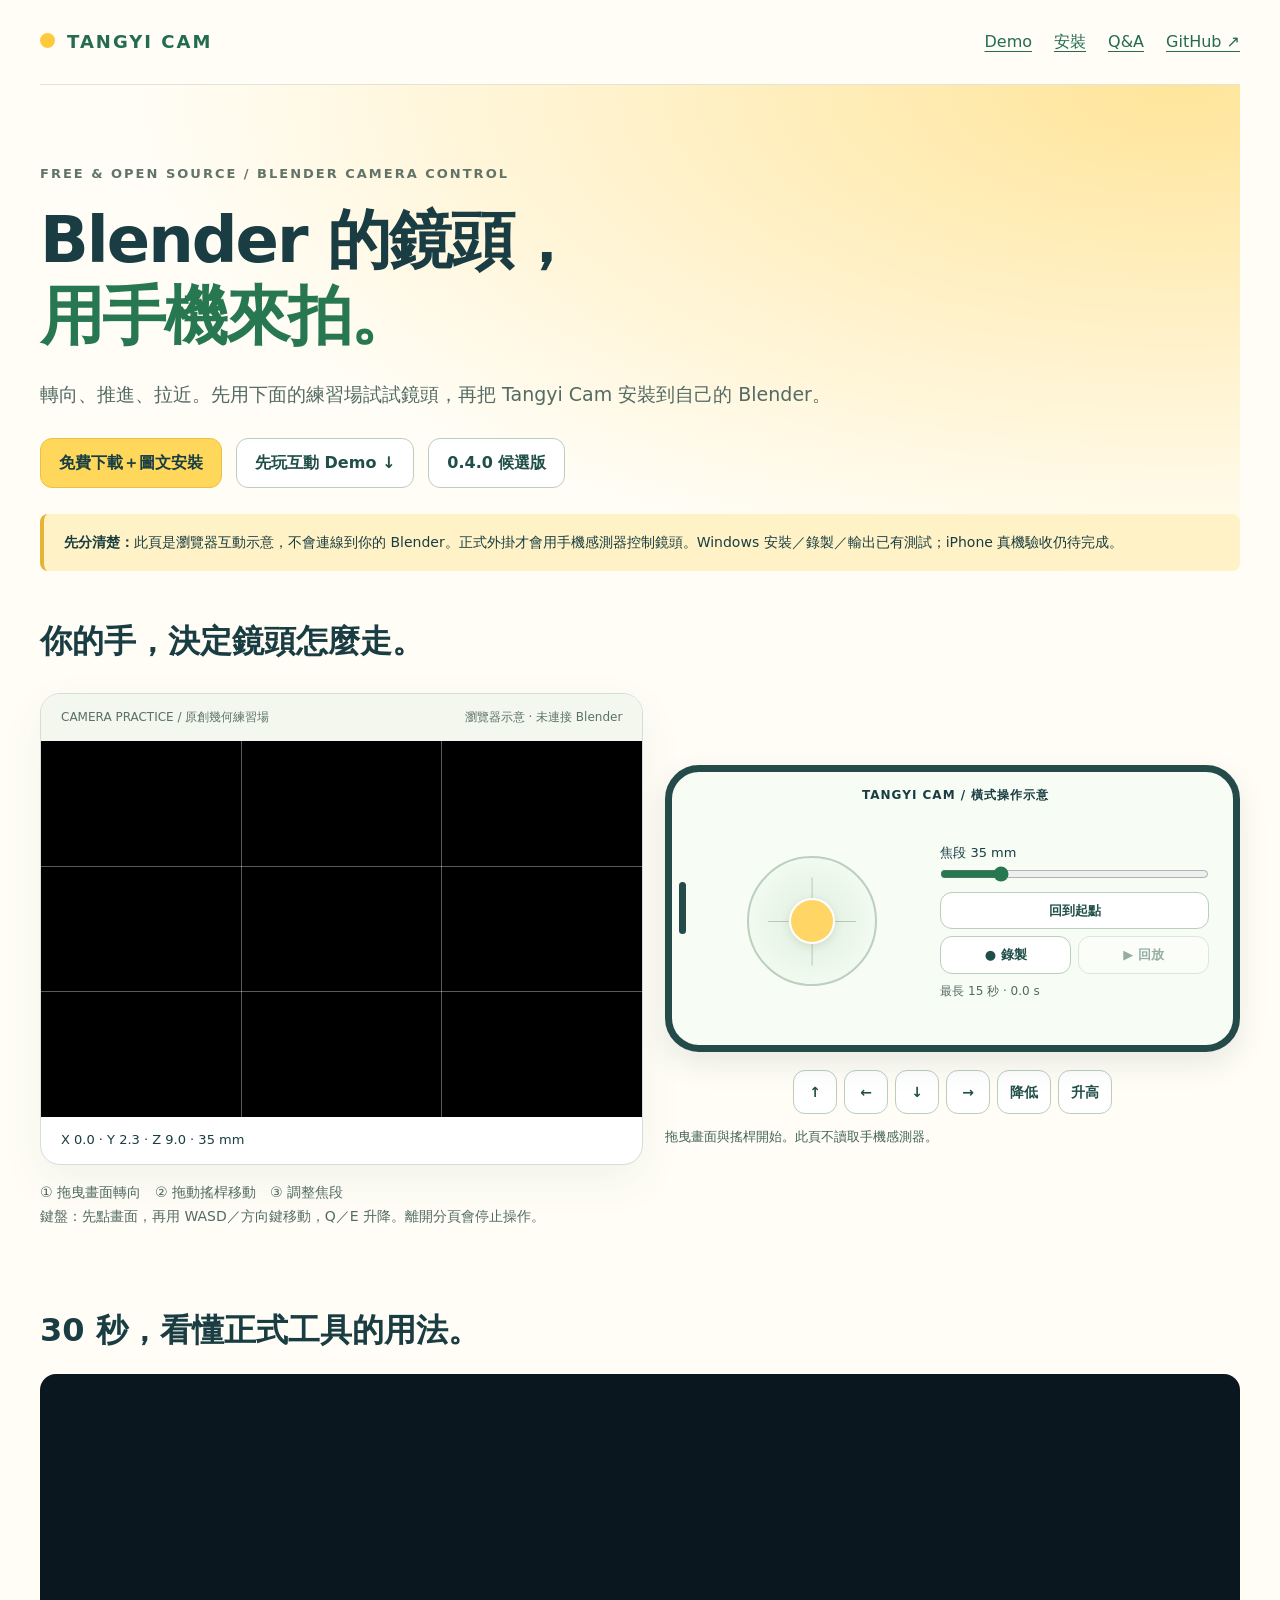
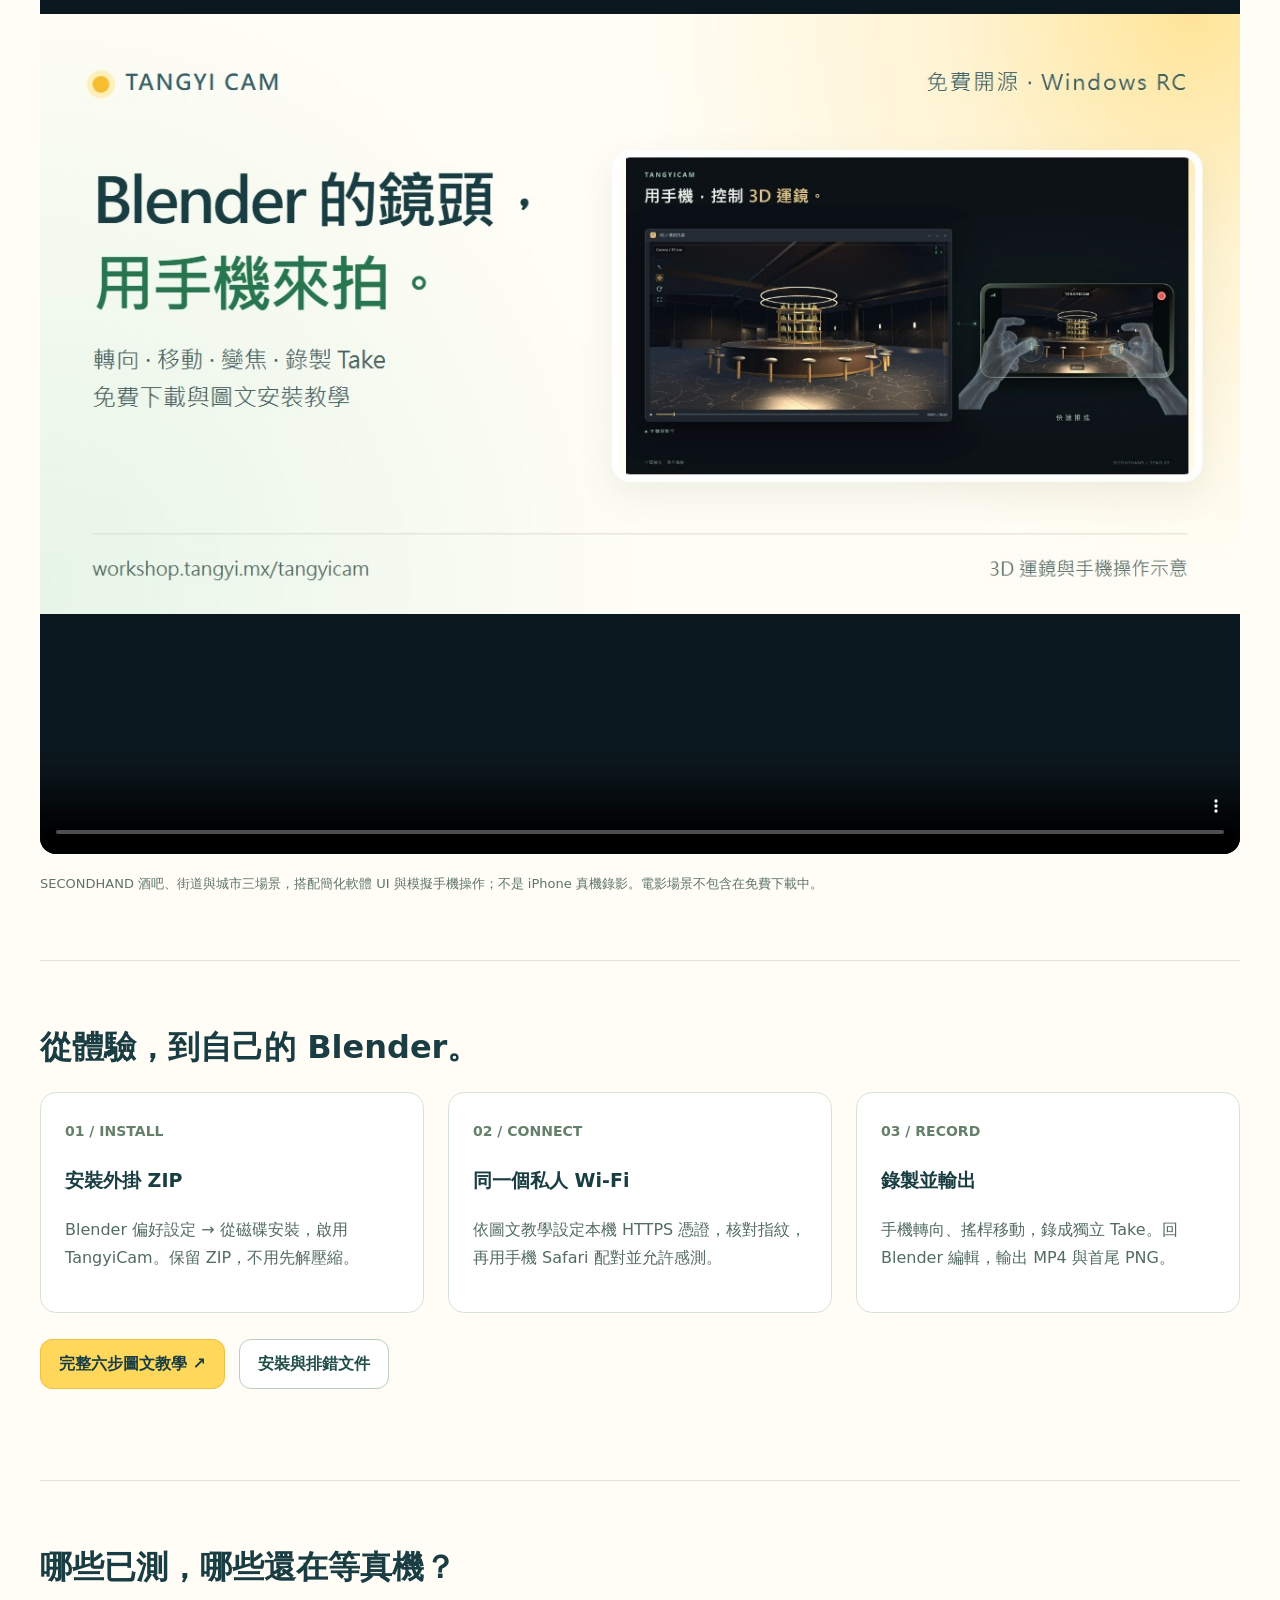
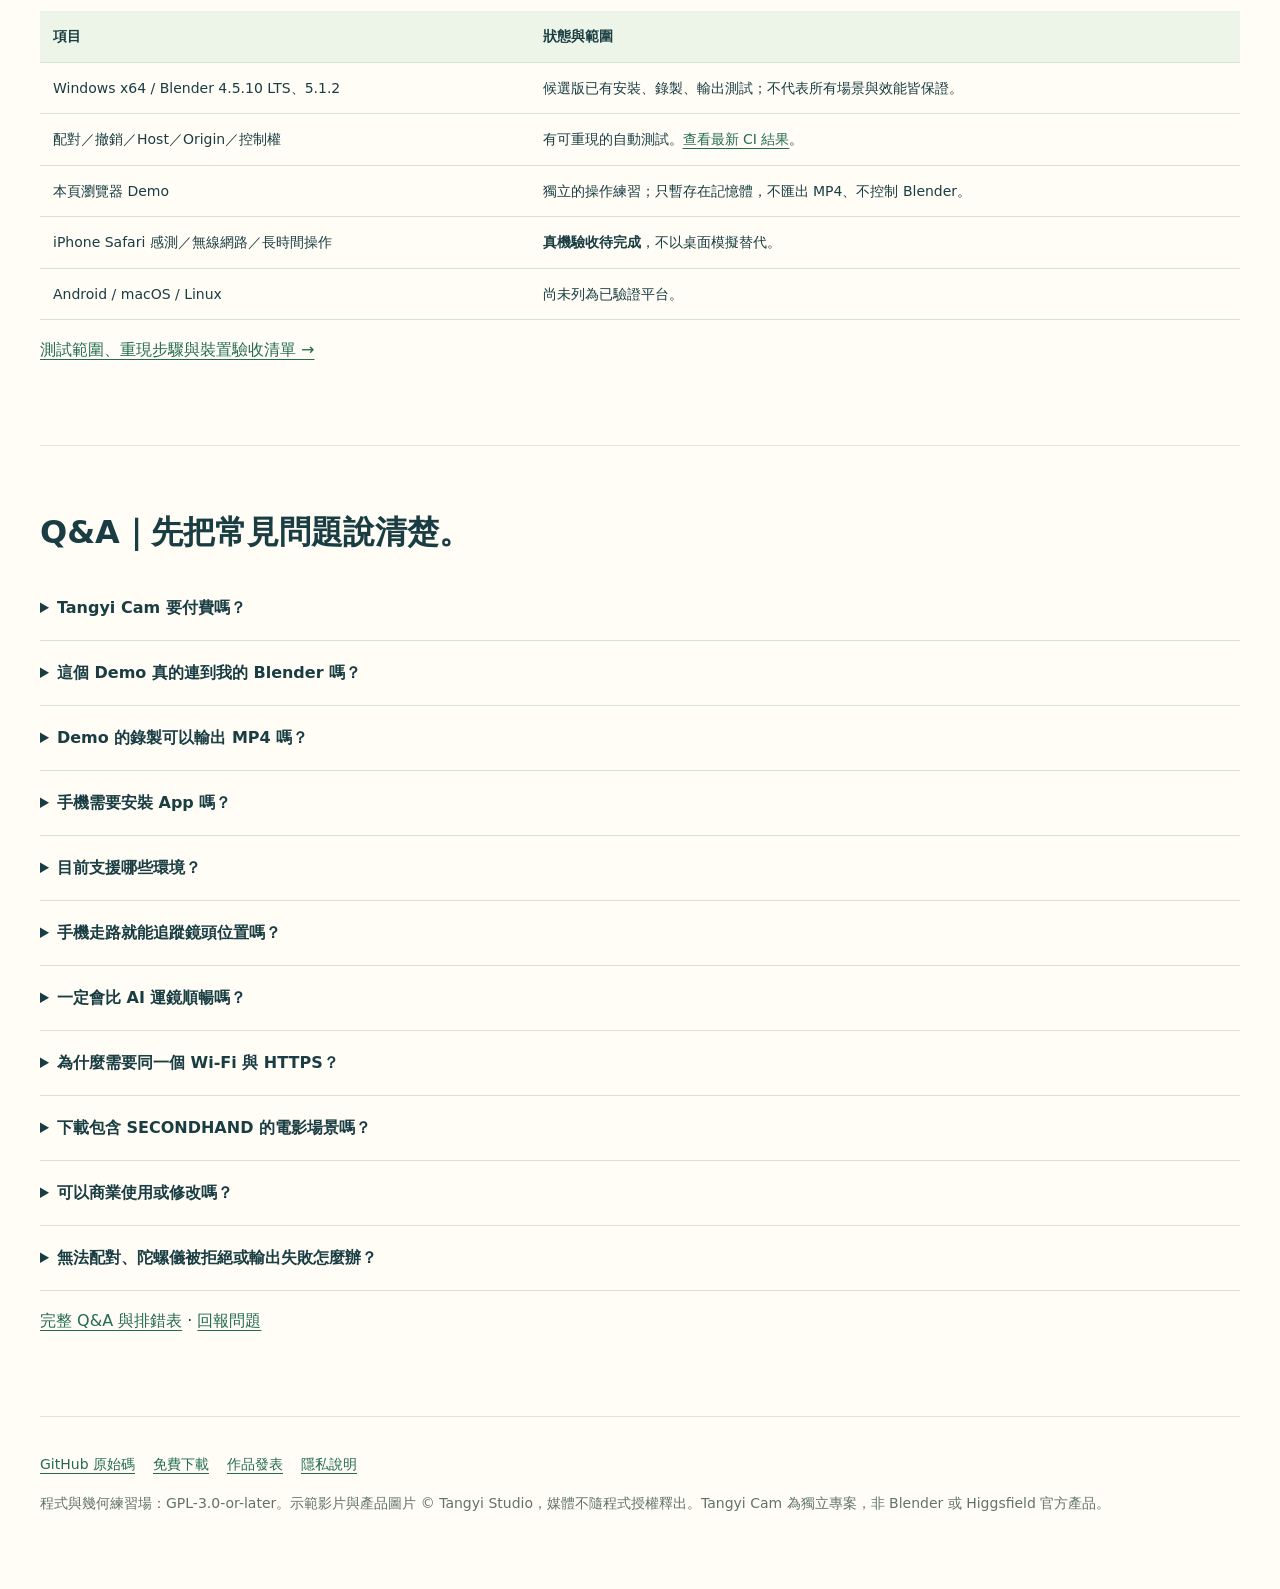
==== commit c7c962a7: "Fix demo surface clipping and occlusion with depth-tested rendering" ====
--- a/docs/index.html
+++ b/docs/index.html
@@ -1,6 +1,6 @@
-<!doctype html><html lang="zh-Hant"><head><meta charset="utf-8"><meta name="viewport" content="width=device-width,initial-scale=1"><title>Tangyi Cam Demo｜用手機控制 Blender 運鏡・Q&A</title><meta name="description" content="先在瀏覽器體驗轉向、搖桿移動、焦段與 Take 回放，再下載免費開源 Tangyi Cam Blender 外掛。附安裝、Q&A、排錯與實測狀態。"><link rel="canonical" href="https://tangyistudio.github.io/tangyicam/"><meta property="og:type" content="website"><meta property="og:title" content="Tangyi Cam｜用手機拍你的 Blender 鏡頭"><meta property="og:description" content="免費開源 · 互動 Demo · 安裝教學 · Q&A"><meta property="og:url" content="https://tangyistudio.github.io/tangyicam/"><meta property="og:image" content="https://tangyistudio.github.io/tangyicam/images/tangyicam-phone-blender.jpg"><meta name="twitter:card" content="summary_large_image"><meta name="theme-color" content="#ffd75b"><link rel="stylesheet" href="demo/style.css?v=20260924-landscape"><script type="module" src="demo/demo.mjs?v=20260924-landscape"></script></head><body><a class="skip" href="#playground">跳到互動 Demo</a><div class="wrap"><nav class="nav" aria-label="主選單"><a class="brand" href="#">TANGYI CAM</a><div class="links"><a href="#playground">Demo</a><a href="#install">安裝</a><a href="#qa">Q&A</a><a href="https://github.com/tangyistudio/tangyicam">GitHub ↗</a></div></nav><header class="hero"><p class="eyebrow">FREE & OPEN SOURCE / BLENDER CAMERA CONTROL</p><h1>Blender 的鏡頭，<br><span>用手機來拍。</span></h1><p class="intro">轉向、推進、拉近。先用下面的練習場試試鏡頭，再把 Tangyi Cam 安裝到自己的 Blender。</p><div class="actions"><a class="button primary" href="https://workshop.tangyi.mx/tangyicam">免費下載＋圖文安裝</a><a class="button" href="#playground">先玩互動 Demo ↓</a><a class="button" href="https://github.com/tangyistudio/tangyicam/releases/tag/v0.4.0-rc.1">0.4.0 候選版</a></div><p class="disclosure"><strong>先分清楚：</strong>此頁是瀏覽器互動示意，不會連線到你的 Blender。正式外掛才會用手機感測器控制鏡頭。Windows 安裝／錄製／輸出已有測試；iPhone 真機驗收仍待完成。</p></header>
-<section aria-labelledby="demo-title"><h2 id="demo-title">你的手，決定鏡頭怎麼走。</h2><div id="playground" class="playground"><div><div class="monitor"><div class="toolbar"><span>CAMERA PRACTICE / 原創幾何練習場</span><span>瀏覽器示意 · 未連接 Blender</span></div><canvas id="scene" class="scene" tabindex="0" aria-label="3D 攝影機練習場：拖曳改變視角，使用 WASD 或方向鍵移動，Q E 升降">此瀏覽器無法顯示互動場景，請觀看下方示範影片。</canvas><div id="pose" class="readout" aria-label="目前攝影機位置"></div></div><p class="hint">① 拖曳畫面轉向　② 拖動搖桿移動　③ 調整焦段<br>鍵盤：先點畫面，再用 WASD／方向鍵移動，Q／E 升降。離開分頁會停止操作。</p></div><div class="phone-wrapper"><div class="phone" aria-label="橫式模擬手機控制面板"><div class="notch" aria-hidden="true"></div><div class="phone-head">TANGYI CAM / 橫式操作示意</div><div class="left-controls"><button id="joystick" class="joystick" aria-label="移動搖桿，亦可用下方方向按鈕"><span id="thumb" class="thumb"></span></button></div><div class="right-controls"><label for="focal">焦段 <output id="focal-value">35 mm</output></label><input id="focal" type="range" min="18" max="100" value="35" aria-label="焦段，毫米"><div class="phone-actions"><button id="reset">回到起點</button><button id="record" aria-pressed="false">● 錄製</button><button id="replay" disabled>▶ 回放</button></div><p class="phone-timer">最長 15 秒 · <span id="timer">0.0 s</span></p></div></div><div class="phone-support"><div class="dpad" aria-label="攝影機移動"><button data-move="w" aria-label="向前">↑</button><button data-move="a" aria-label="向左">←</button><button data-move="s" aria-label="後退">↓</button><button data-move="d" aria-label="向右">→</button><button data-move="q">降低</button><button data-move="e">升高</button></div><p id="status" class="status" role="status" aria-live="polite">拖曳畫面與搖桿開始。此頁不讀取手機感測器。</p></div></div></div></section>
-<section class="content" id="video"><h2>30 秒，看懂正式工具的用法。</h2><figure><video controls playsinline muted loop preload="none" poster="images/tangyicam-phone-blender.jpg" width="1920" height="1080"><source src="https://media.tangyi.mx/opensource/20260924/tangyicam-secondhand-30s.mp4" type="video/mp4"><a href="https://media.tangyi.mx/opensource/20260924/tangyicam-secondhand-30s.mp4">開啟 30 秒示意影片</a></video><figcaption>SECONDHAND 酒吧、街道與城市三場景，搭配簡化軟體 UI 與模擬手機操作；不是 iPhone 真機錄影。電影場景不包含在免費下載中。</figcaption></figure></section>
+<!doctype html><html lang="zh-Hant"><head><meta charset="utf-8"><meta name="viewport" content="width=device-width,initial-scale=1"><title>Tangyi Cam Demo｜用手機控制 Blender 運鏡・Q&A</title><meta name="description" content="先在瀏覽器體驗轉向、搖桿移動、焦段與 Take 回放，再下載免費開源 Tangyi Cam Blender 外掛。附安裝、Q&A、排錯與實測狀態。"><link rel="canonical" href="https://tangyistudio.github.io/tangyicam/"><meta property="og:type" content="website"><meta property="og:title" content="Tangyi Cam｜用手機拍你的 Blender 鏡頭"><meta property="og:description" content="免費開源 · 互動 Demo · 安裝教學 · Q&A"><meta property="og:url" content="https://tangyistudio.github.io/tangyicam/"><meta property="og:image" content="https://tangyistudio.github.io/tangyicam/images/tangyicam-phone-blender.jpg"><meta name="twitter:card" content="summary_large_image"><meta name="theme-color" content="#ffd75b"><link rel="stylesheet" href="demo/style.css?v=20260924-depth"><script type="module" src="demo/demo.mjs?v=20260924-depth"></script></head><body><a class="skip" href="#playground">跳到互動 Demo</a><div class="wrap"><nav class="nav" aria-label="主選單"><a class="brand" href="#">TANGYI CAM</a><div class="links"><a href="#playground">Demo</a><a href="#install">安裝</a><a href="#qa">Q&A</a><a href="https://github.com/tangyistudio/tangyicam">GitHub ↗</a></div></nav><header class="hero"><p class="eyebrow">FREE & OPEN SOURCE / BLENDER CAMERA CONTROL</p><h1>Blender 的鏡頭，<br><span>用手機來拍。</span></h1><p class="intro">轉向、推進、拉近。先用下面的練習場試試鏡頭，再把 Tangyi Cam 安裝到自己的 Blender。</p><div class="actions"><a class="button primary" href="https://workshop.tangyi.mx/tangyicam">免費下載＋圖文安裝</a><a class="button" href="#playground">先玩互動 Demo ↓</a><a class="button" href="https://github.com/tangyistudio/tangyicam/releases/tag/v0.4.0-rc.1">0.4.0 候選版</a></div><p class="disclosure"><strong>先分清楚：</strong>此頁是瀏覽器互動示意，不會連線到你的 Blender。正式外掛才會用手機感測器控制鏡頭。Windows 安裝／錄製／輸出已有測試；iPhone 真機驗收仍待完成。</p></header>
+<section aria-labelledby="demo-title"><h2 id="demo-title">你的手，決定鏡頭怎麼走。</h2><div id="playground" class="playground"><div><div class="monitor"><div class="toolbar"><span>CAMERA PRACTICE / 原創幾何練習場</span><span>瀏覽器示意 · 未連接 Blender</span></div><div class="scene-frame"><canvas id="scene" class="scene" tabindex="0" aria-label="3D 攝影機練習場：拖曳改變視角，使用 WASD 或方向鍵移動，Q E 升降">此瀏覽器無法顯示互動場景，請觀看下方示範影片。</canvas><div class="composition-guide" aria-hidden="true"></div><div id="render-fallback" class="render-fallback" role="status" hidden><p id="render-message"></p><a href="#film-demo">觀看 30 秒示範影片 ↓</a></div></div><div id="pose" class="readout" aria-label="目前攝影機位置"></div></div><p class="hint">① 拖曳畫面轉向　② 拖動搖桿移動　③ 調整焦段<br>鍵盤：先點畫面，再用 WASD／方向鍵移動，Q／E 升降。離開分頁會停止操作。</p></div><div class="phone-wrapper"><div class="phone" aria-label="橫式模擬手機控制面板"><div class="notch" aria-hidden="true"></div><div class="phone-head">TANGYI CAM / 橫式操作示意</div><div class="left-controls"><button id="joystick" class="joystick" aria-label="移動搖桿，亦可用下方方向按鈕"><span id="thumb" class="thumb"></span></button></div><div class="right-controls"><label for="focal">焦段 <output id="focal-value">35 mm</output></label><input id="focal" type="range" min="18" max="100" value="35" aria-label="焦段，毫米"><div class="phone-actions"><button id="reset">回到起點</button><button id="record" aria-pressed="false">● 錄製</button><button id="replay" disabled>▶ 回放</button></div><p class="phone-timer">最長 15 秒 · <span id="timer">0.0 s</span></p></div></div><div class="phone-support"><div class="dpad" aria-label="攝影機移動"><button data-move="w" aria-label="向前">↑</button><button data-move="a" aria-label="向左">←</button><button data-move="s" aria-label="後退">↓</button><button data-move="d" aria-label="向右">→</button><button data-move="q">降低</button><button data-move="e">升高</button></div><p id="status" class="status" role="status" aria-live="polite">拖曳畫面與搖桿開始。此頁不讀取手機感測器。</p></div></div></div></section>
+<section class="content" id="video"><h2>30 秒，看懂正式工具的用法。</h2><figure><video id="film-demo" controls playsinline muted loop preload="none" poster="images/tangyicam-phone-blender.jpg" width="1920" height="1080"><source src="https://media.tangyi.mx/opensource/20260924/tangyicam-secondhand-30s.mp4" type="video/mp4"><a href="https://media.tangyi.mx/opensource/20260924/tangyicam-secondhand-30s.mp4">開啟 30 秒示意影片</a></video><figcaption>SECONDHAND 酒吧、街道與城市三場景，搭配簡化軟體 UI 與模擬手機操作；不是 iPhone 真機錄影。電影場景不包含在免費下載中。</figcaption></figure></section>
 <section class="content" id="install"><h2>從體驗，到自己的 Blender。</h2><div class="grid3"><article class="panel"><span class="number">01 / INSTALL</span><h3>安裝外掛 ZIP</h3><p>Blender 偏好設定 → 從磁碟安裝，啟用 TangyiCam。保留 ZIP，不用先解壓縮。</p></article><article class="panel"><span class="number">02 / CONNECT</span><h3>同一個私人 Wi-Fi</h3><p>依圖文教學設定本機 HTTPS 憑證，核對指紋，再用手機 Safari 配對並允許感測。</p></article><article class="panel"><span class="number">03 / RECORD</span><h3>錄製並輸出</h3><p>手機轉向、搖桿移動，錄成獨立 Take。回 Blender 編輯，輸出 MP4 與首尾 PNG。</p></article></div><div class="actions"><a class="button primary" href="https://workshop.tangyi.mx/tangyicam#setup">完整六步圖文教學 ↗</a><a class="button" href="https://github.com/tangyistudio/tangyicam/blob/main/docs/RELEASE_README.md">安裝與排錯文件</a></div></section>
 <section class="content" id="validation"><h2>哪些已測，哪些還在等真機？</h2><div class="table-scroll"><table><thead><tr><th>項目</th><th>狀態與範圍</th></tr></thead><tbody><tr><td>Windows x64 / Blender 4.5.10 LTS、5.1.2</td><td>候選版已有安裝、錄製、輸出測試；不代表所有場景與效能皆保證。</td></tr><tr><td>配對／撤銷／Host／Origin／控制權</td><td>有可重現的自動測試。<a href="https://github.com/tangyistudio/tangyicam/actions/workflows/ci.yml">查看最新 CI 結果</a>。</td></tr><tr><td>本頁瀏覽器 Demo</td><td>獨立的操作練習；只暫存在記憶體，不匯出 MP4、不控制 Blender。</td></tr><tr><td>iPhone Safari 感測／無線網路／長時間操作</td><td><strong>真機驗收待完成</strong>，不以桌面模擬替代。</td></tr><tr><td>Android / macOS / Linux</td><td>尚未列為已驗證平台。</td></tr></tbody></table></div><p><a href="https://github.com/tangyistudio/tangyicam/blob/main/docs/QA.md">測試範圍、重現步驟與裝置驗收清單 →</a></p></section>
 <section class="content" id="qa"><h2>Q&A｜先把常見問題說清楚。</h2><details><summary>Tangyi Cam 要付費嗎？</summary><p>免費開源，採 GPL-3.0-or-later。攝影機控制不需要 Workshop 帳號、LLM 或雲端額度。首次設定仍需依教學完成本機 HTTPS 憑證。</p></details><details><summary>這個 Demo 真的連到我的 Blender 嗎？</summary><p>沒有。這是瀏覽器裡的原創幾何練習場，展示轉向、移動、焦段與短 Take 回放。它不會掃描電腦、不會安裝外掛，也不會向本機 Blender 傳送控制指令。</p></details><details><summary>Demo 的錄製可以輸出 MP4 嗎？</summary><p>此頁只在記憶體保存最多 15 秒的練習並回放，重整後清除。實際外掛可在 Blender 中保存獨立 Take、編輯關鍵影格並輸出 MP4 與首尾 PNG。</p></details><details><summary>手機需要安裝 App 嗎？</summary><p>不需要另外安裝原生手機 App，使用手機瀏覽器。電腦端需要安裝 Tangyi Cam Blender 外掛。iPhone 首次使用需設定並核對本機憑證。</p></details><details><summary>目前支援哪些環境？</summary><p>Windows x64 搭配 Blender 4.5.10 LTS / 5.1.2 已完成安裝、錄製與輸出測試。iPhone Safari 真機驗收仍待完成；Android、macOS、Linux 尚未列為已驗證平台。</p></details><details><summary>手機走路就能追蹤鏡頭位置嗎？</summary><p>不是。實際外掛用手機陀螺儀控制方向、螢幕搖桿控制位置，不是 6DOF 位置追蹤。本頁 Demo 用滑鼠或觸控拖曳示意方向，不讀取手機感測器。</p></details><details><summary>一定會比 AI 運鏡順暢嗎？</summary><p>沒有這個保證。它提供直接操作鏡頭的方式，預覽速度仍取決於場景、電腦、手機與私人 Wi-Fi。這個輕量練習場的速度不能當成 Blender 效能測試。</p></details><details><summary>為什麼需要同一個 Wi-Fi 與 HTTPS？</summary><p>正式外掛透過私人區域網路傳送預覽與控制。手機感測器權限需安全連線，請按教學設定憑證，勿把服務連接埠公開到網際網路。</p></details><details><summary>下載包含 SECONDHAND 的電影場景嗎？</summary><p>不包含。影片展示電影場景與模擬手機操作；下載提供外掛程式、授權及說明。本頁的幾何練習場則隨原始碼公開。</p></details><details><summary>可以商業使用或修改嗎？</summary><p>可以依 GPL-3.0-or-later 使用與修改。若再散布外掛或衍生程式，需遵守 GPL 的授權及相應原始碼義務，並保留第三方聲明。電影場景與示範媒體不因外掛開源而一併授權。</p></details><details><summary>無法配對、陀螺儀被拒絕或輸出失敗怎麼辦？</summary><p>先看排錯表，確認同一私人 Wi-Fi、本機服務、憑證與一次性配對碼。問題回報請附版本與重現步驟，不要公開配對碼、憑證私鑰或私人場景。</p></details><p><a href="https://github.com/tangyistudio/tangyicam/blob/main/docs/FAQ.md">完整 Q&A 與排錯表</a> · <a href="https://github.com/tangyistudio/tangyicam/issues/new/choose">回報問題</a></p></section><footer><div class="footlinks"><a href="https://github.com/tangyistudio/tangyicam">GitHub 原始碼</a><a href="https://workshop.tangyi.mx/tangyicam">免費下載</a><a href="https://tangyi.mx/blog/tangyicam-phone-controlled-blender-camera">作品發表</a><a href="https://github.com/tangyistudio/tangyicam/blob/main/docs/PRIVACY.md">隱私說明</a></div><p>程式與幾何練習場：GPL-3.0-or-later。示範影片與產品圖片 © Tangyi Studio，媒體不隨程式授權釋出。Tangyi Cam 為獨立專案，非 Blender 或 Higgsfield 官方產品。</p></footer></div></body></html>
--- a/docs/demo/style.css
+++ b/docs/demo/style.css
@@ -16,3 +16,5 @@
 @media(max-width:1060px){.playground{grid-template-columns:minmax(0,1fr)}.phone-wrapper{width:min(100%,680px);margin:12px auto 0}}
 @media(max-width:600px){.phone{border-width:5px;border-radius:24px;padding:8px 12px 8px 19px;gap:4px 10px;grid-template-columns:.8fr 1.2fr}.phone-head{font-size:10px;letter-spacing:.6px}.notch{left:5px;width:5px;height:36px;top:calc(50% - 18px)}.joystick{width:88px;height:88px}.thumb{width:36px;height:36px;left:calc(50% - 18px);top:calc(50% - 18px)}.phone label{font-size:11px;margin-bottom:1px}.phone-actions{gap:4px;margin-top:5px}.phone-actions button{font-size:11px;padding:4px 2px;border-radius:8px}.phone-timer{font-size:10px;margin-top:4px}.phone-support{margin-top:12px}.status{min-height:0}}
 section.content{padding:65px 0;border-bottom:1px solid #e0e5d6}h2{font-size:32px;line-height:1.35;margin:0 0 22px}h3{font-size:19px}.grid3{display:grid;grid-template-columns:repeat(3,1fr);gap:24px}.panel{background:white;border:1px solid #d8e3d7;border-radius:16px;padding:24px}.panel .number{font-size:14px;color:#65806a;font-weight:750}.panel p{color:#536b64}video{width:100%;border-radius:16px;background:#0b171e}figcaption{font-size:13px;color:#5e746b;margin-top:10px}figure{margin:0}table{border-collapse:collapse;width:100%;font-size:14px}td,th{padding:13px;text-align:left;vertical-align:top;border-bottom:1px solid #d8e3d7}th{background:#edf5e8}.table-scroll{overflow-x:auto}details{border-bottom:1px solid #d8e3d7;padding:18px 0}summary{font-weight:750;cursor:pointer}details p{color:#536b64;max-width:900px}footer{padding:35px 0 60px;font-size:14px;color:#617369}.footlinks{display:flex;flex-wrap:wrap;gap:18px}.skip{position:absolute;top:-80px;left:20px;background:white;padding:10px;z-index:10}.skip:focus{top:10px}@media(max-width:760px){.wrap{width:calc(100% - 28px)}.nav{padding:18px 0}.links{gap:14px;font-size:14px}.hero{padding:40px 0 25px}.grid3{grid-template-columns:1fr}.intro{font-size:17px}.scene{aspect-ratio:4/3}h2{font-size:27px}.hero h1{letter-spacing:-1px}section.content{padding:45px 0}.toolbar{padding:10px 12px}.readout{padding:10px 12px;font-size:12px}.hint{font-size:13px}}@media(prefers-reduced-motion:reduce){html{scroll-behavior:auto}*{animation:none!important;transition:none!important}}
+
+.scene-frame{position:relative;isolation:isolate}.scene-frame .scene{display:block}.composition-guide{position:absolute;inset:0;pointer-events:none;background:linear-gradient(to right,transparent calc(33.333% - .5px),#ffffff88 33.333%,transparent calc(33.333% + .5px),transparent calc(66.667% - .5px),#ffffff88 66.667%,transparent calc(66.667% + .5px)),linear-gradient(to bottom,transparent calc(33.333% - .5px),#ffffff88 33.333%,transparent calc(33.333% + .5px),transparent calc(66.667% - .5px),#ffffff88 66.667%,transparent calc(66.667% + .5px))}.render-fallback{position:absolute;inset:0;display:flex;flex-direction:column;justify-content:center;align-items:center;padding:24px;background:#f4f9f0;text-align:center;font-size:14px}.render-fallback[hidden]{display:none}.render-fallback a{text-decoration:underline}
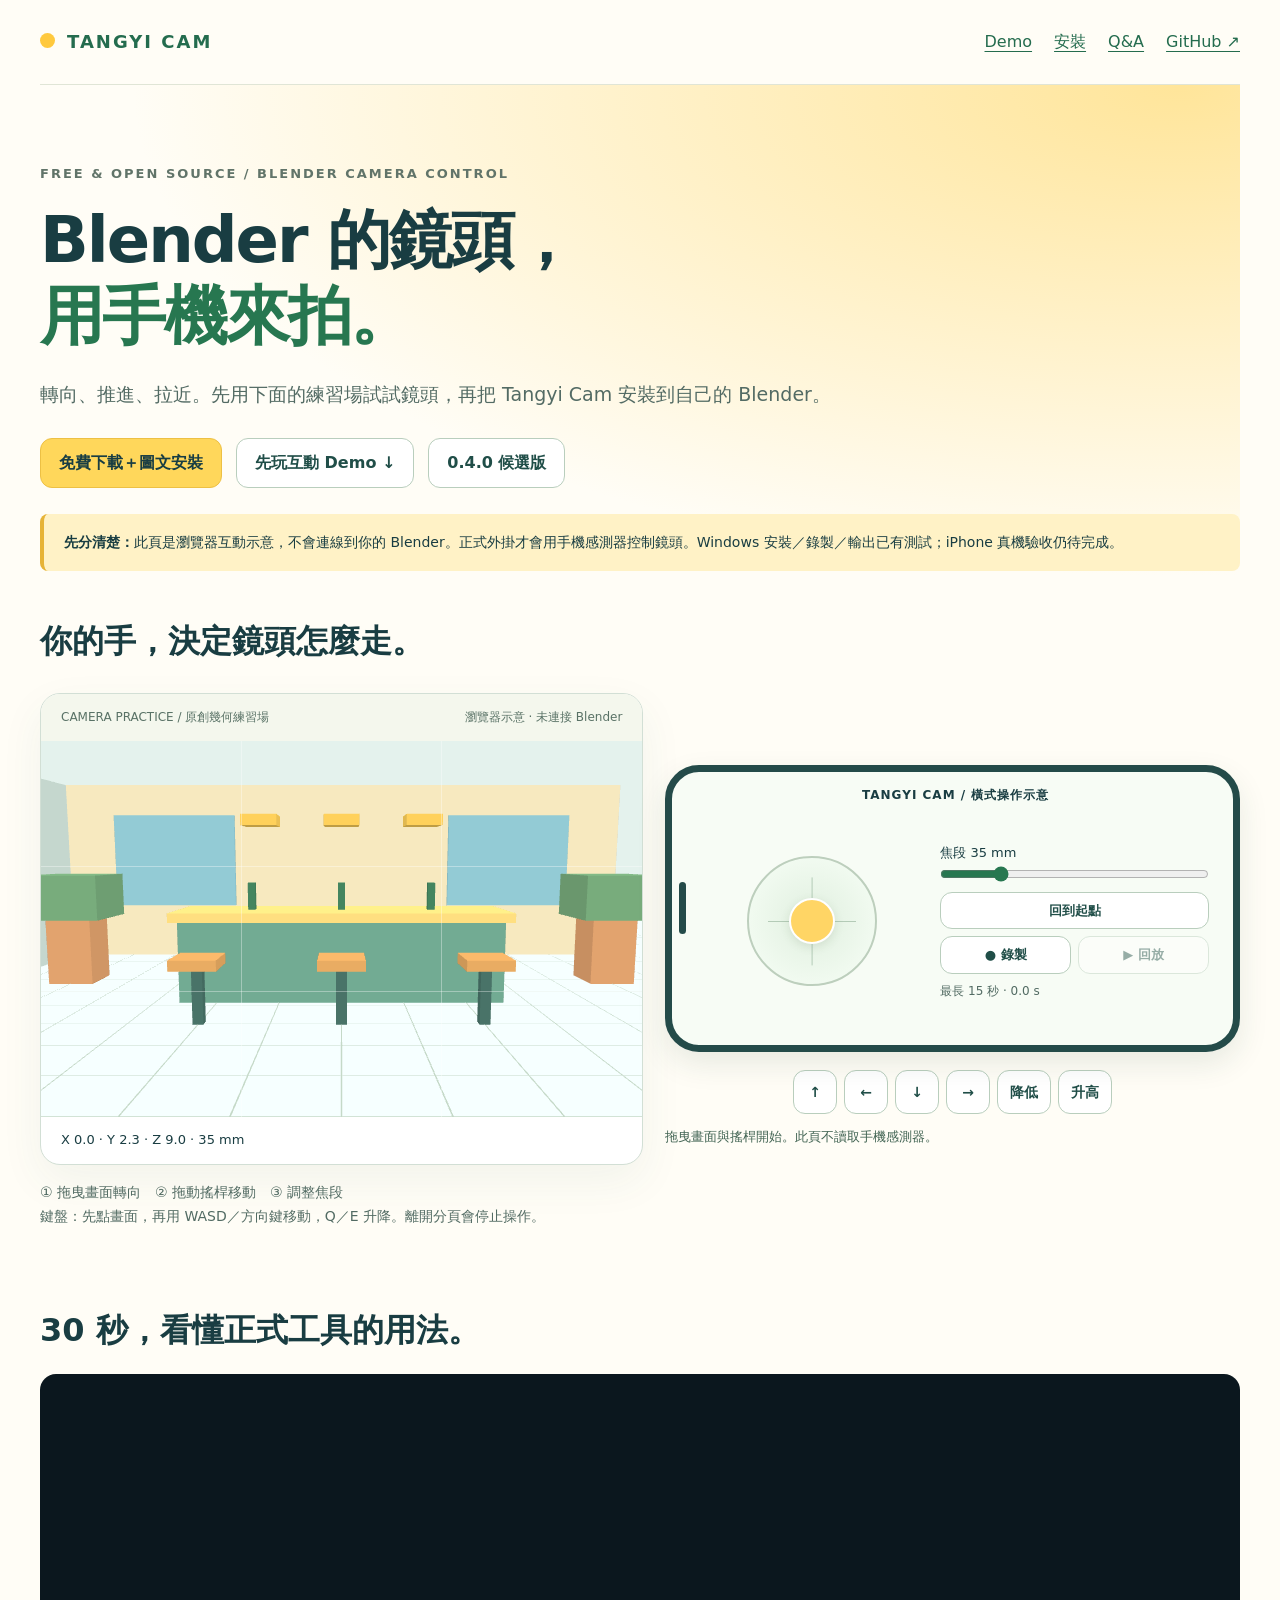
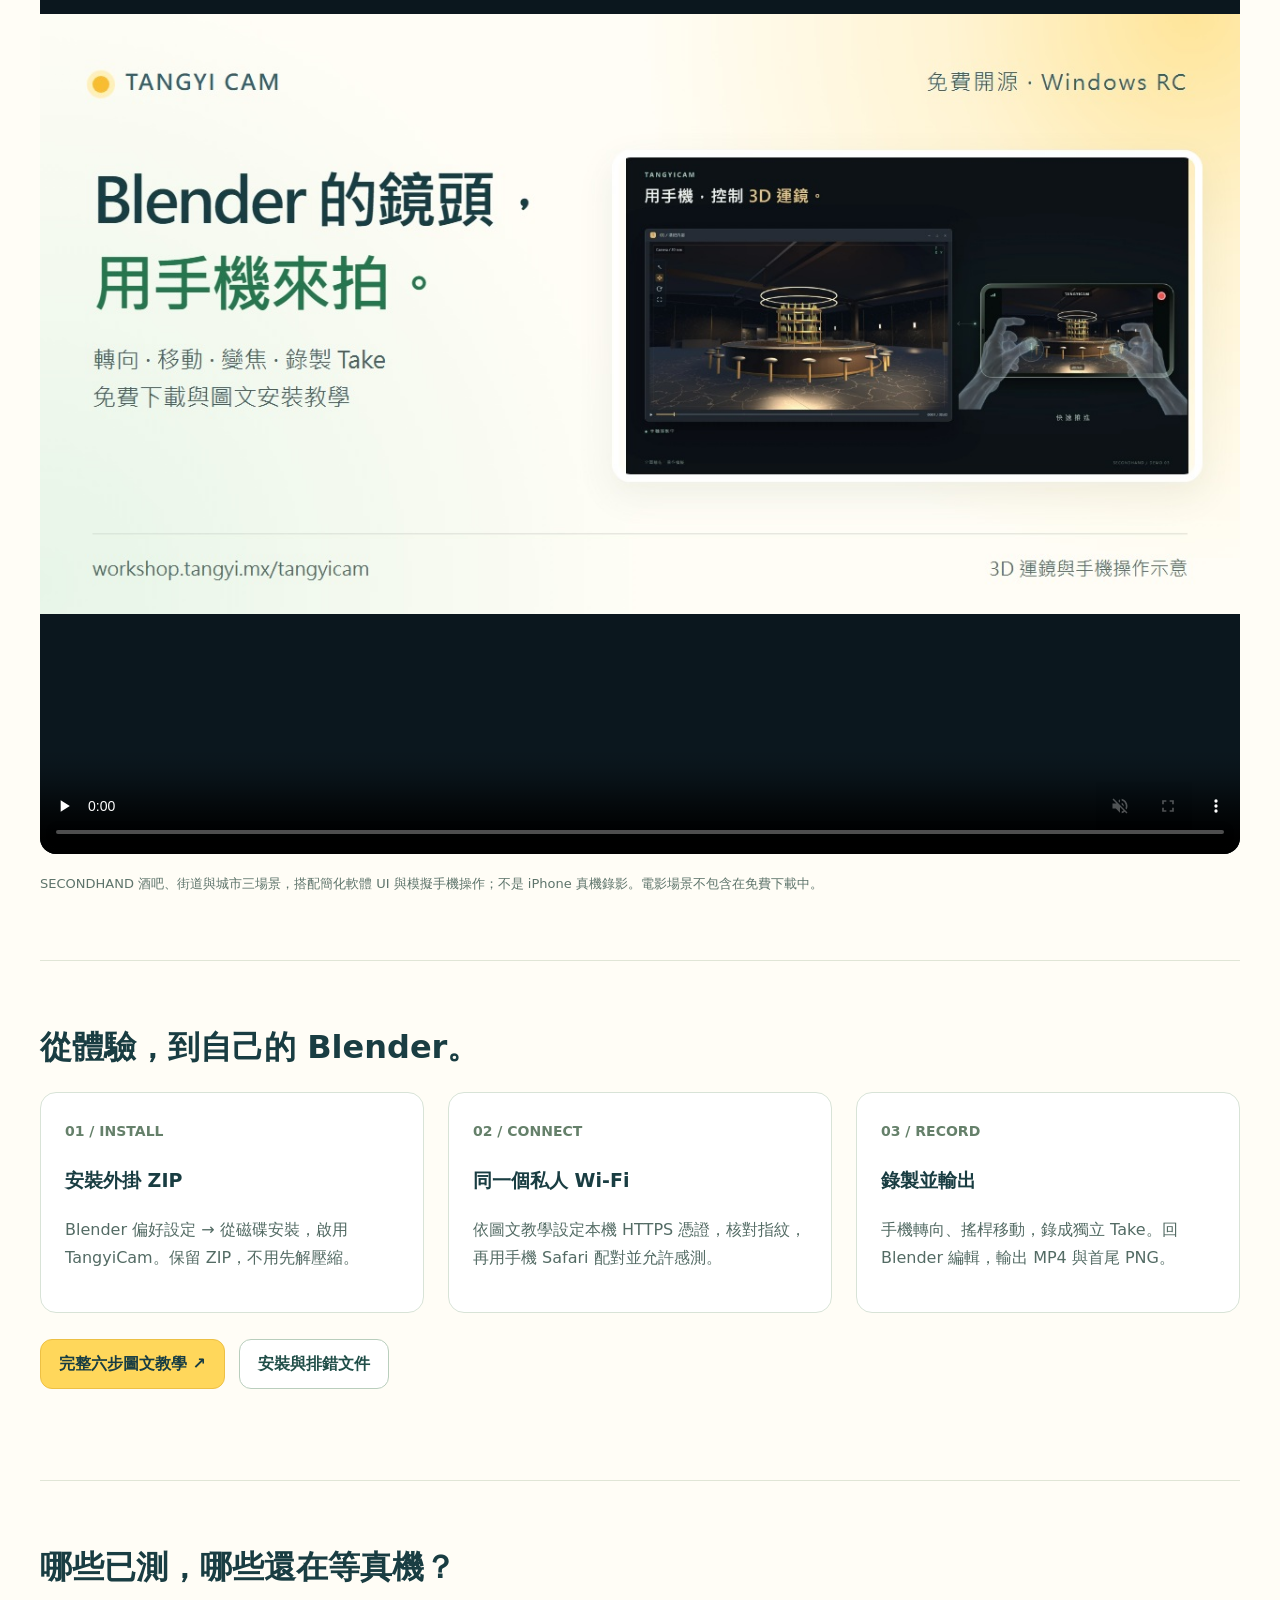
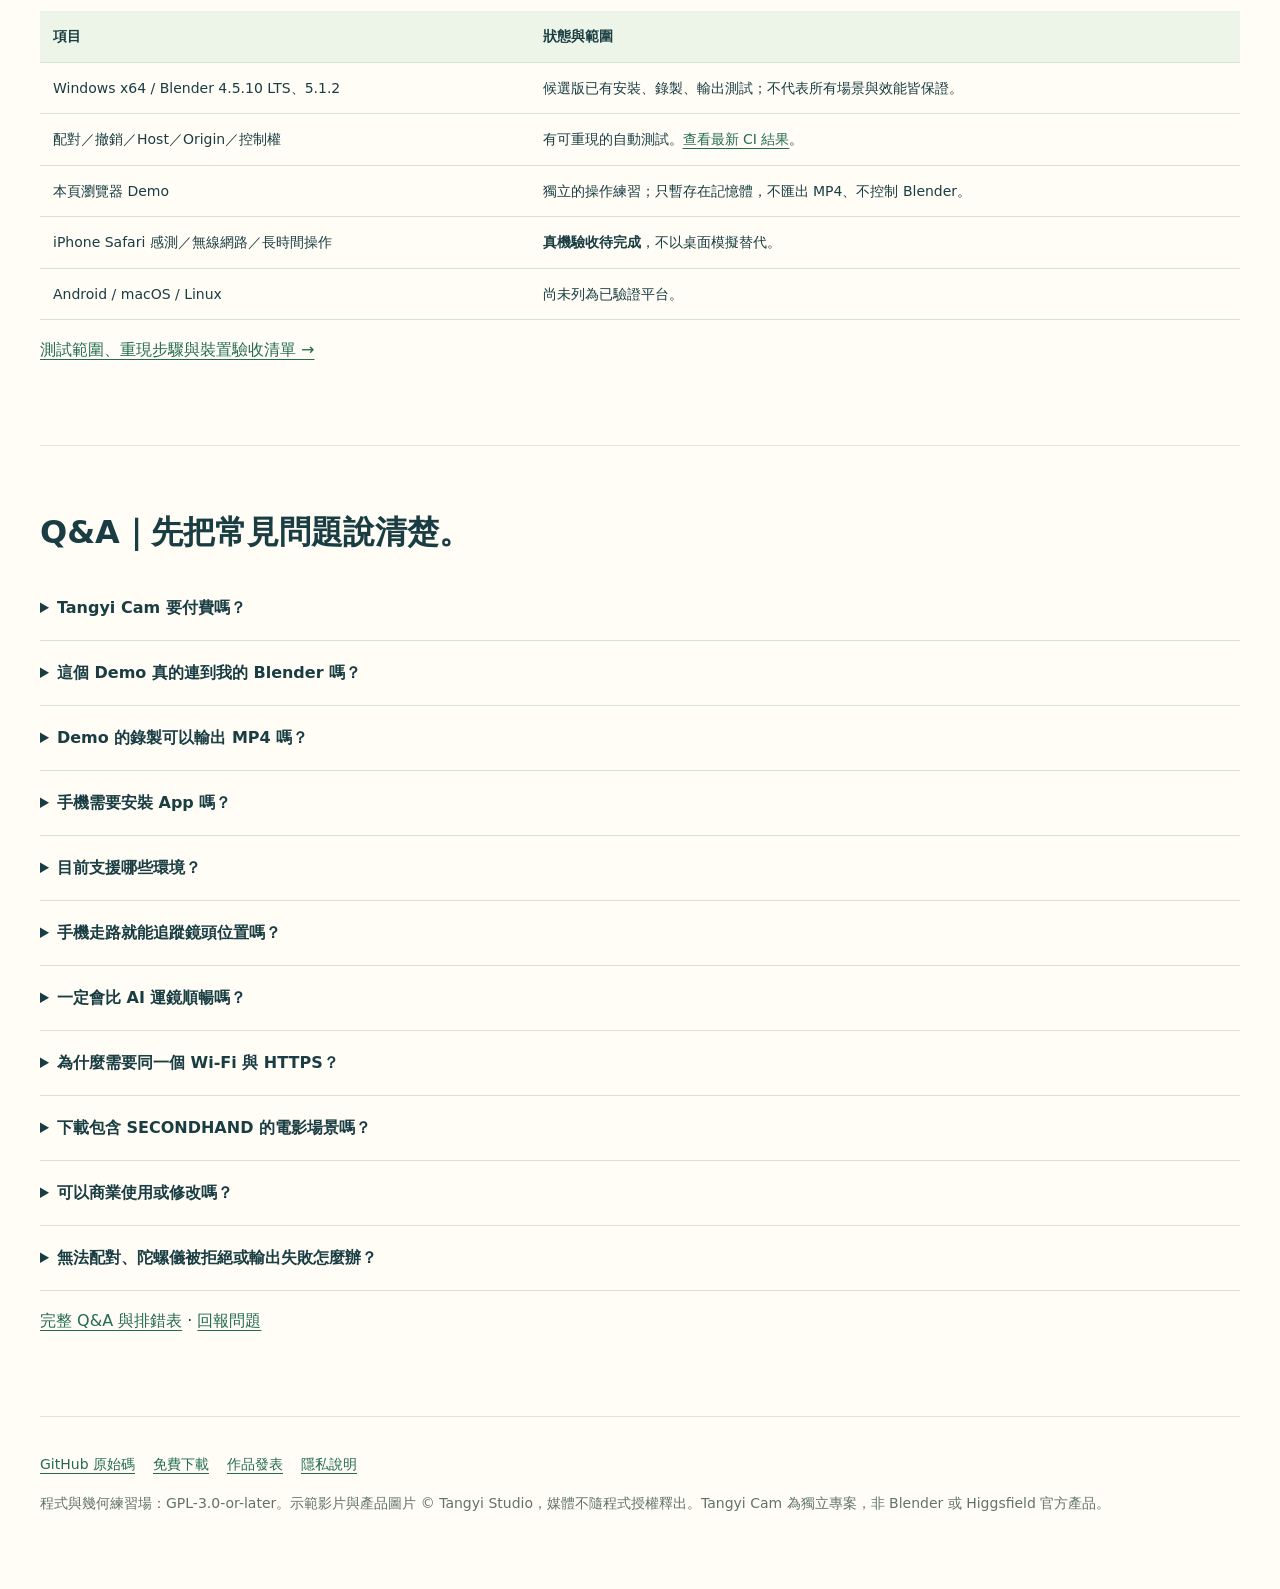
==== commit 068507c7: "Keep floor grid visible across camera planes and renderers" ====
--- a/docs/index.html
+++ b/docs/index.html
@@ -1,4 +1,4 @@
-<!doctype html><html lang="zh-Hant"><head><meta charset="utf-8"><meta name="viewport" content="width=device-width,initial-scale=1"><title>Tangyi Cam Demo｜用手機控制 Blender 運鏡・Q&A</title><meta name="description" content="先在瀏覽器體驗轉向、搖桿移動、焦段與 Take 回放，再下載免費開源 Tangyi Cam Blender 外掛。附安裝、Q&A、排錯與實測狀態。"><link rel="canonical" href="https://tangyistudio.github.io/tangyicam/"><meta property="og:type" content="website"><meta property="og:title" content="Tangyi Cam｜用手機拍你的 Blender 鏡頭"><meta property="og:description" content="免費開源 · 互動 Demo · 安裝教學 · Q&A"><meta property="og:url" content="https://tangyistudio.github.io/tangyicam/"><meta property="og:image" content="https://tangyistudio.github.io/tangyicam/images/tangyicam-phone-blender.jpg"><meta name="twitter:card" content="summary_large_image"><meta name="theme-color" content="#ffd75b"><link rel="stylesheet" href="demo/style.css?v=20260924-depth"><script type="module" src="demo/demo.mjs?v=20260924-depth"></script></head><body><a class="skip" href="#playground">跳到互動 Demo</a><div class="wrap"><nav class="nav" aria-label="主選單"><a class="brand" href="#">TANGYI CAM</a><div class="links"><a href="#playground">Demo</a><a href="#install">安裝</a><a href="#qa">Q&A</a><a href="https://github.com/tangyistudio/tangyicam">GitHub ↗</a></div></nav><header class="hero"><p class="eyebrow">FREE & OPEN SOURCE / BLENDER CAMERA CONTROL</p><h1>Blender 的鏡頭，<br><span>用手機來拍。</span></h1><p class="intro">轉向、推進、拉近。先用下面的練習場試試鏡頭，再把 Tangyi Cam 安裝到自己的 Blender。</p><div class="actions"><a class="button primary" href="https://workshop.tangyi.mx/tangyicam">免費下載＋圖文安裝</a><a class="button" href="#playground">先玩互動 Demo ↓</a><a class="button" href="https://github.com/tangyistudio/tangyicam/releases/tag/v0.4.0-rc.1">0.4.0 候選版</a></div><p class="disclosure"><strong>先分清楚：</strong>此頁是瀏覽器互動示意，不會連線到你的 Blender。正式外掛才會用手機感測器控制鏡頭。Windows 安裝／錄製／輸出已有測試；iPhone 真機驗收仍待完成。</p></header>
+<!doctype html><html lang="zh-Hant"><head><meta charset="utf-8"><meta name="viewport" content="width=device-width,initial-scale=1"><title>Tangyi Cam Demo｜用手機控制 Blender 運鏡・Q&A</title><meta name="description" content="先在瀏覽器體驗轉向、搖桿移動、焦段與 Take 回放，再下載免費開源 Tangyi Cam Blender 外掛。附安裝、Q&A、排錯與實測狀態。"><link rel="canonical" href="https://tangyistudio.github.io/tangyicam/"><meta property="og:type" content="website"><meta property="og:title" content="Tangyi Cam｜用手機拍你的 Blender 鏡頭"><meta property="og:description" content="免費開源 · 互動 Demo · 安裝教學 · Q&A"><meta property="og:url" content="https://tangyistudio.github.io/tangyicam/"><meta property="og:image" content="https://tangyistudio.github.io/tangyicam/images/tangyicam-phone-blender.jpg"><meta name="twitter:card" content="summary_large_image"><meta name="theme-color" content="#ffd75b"><link rel="stylesheet" href="demo/style.css?v=20260924-depth2"><script type="module" src="demo/demo.mjs?v=20260924-depth2"></script></head><body><a class="skip" href="#playground">跳到互動 Demo</a><div class="wrap"><nav class="nav" aria-label="主選單"><a class="brand" href="#">TANGYI CAM</a><div class="links"><a href="#playground">Demo</a><a href="#install">安裝</a><a href="#qa">Q&A</a><a href="https://github.com/tangyistudio/tangyicam">GitHub ↗</a></div></nav><header class="hero"><p class="eyebrow">FREE & OPEN SOURCE / BLENDER CAMERA CONTROL</p><h1>Blender 的鏡頭，<br><span>用手機來拍。</span></h1><p class="intro">轉向、推進、拉近。先用下面的練習場試試鏡頭，再把 Tangyi Cam 安裝到自己的 Blender。</p><div class="actions"><a class="button primary" href="https://workshop.tangyi.mx/tangyicam">免費下載＋圖文安裝</a><a class="button" href="#playground">先玩互動 Demo ↓</a><a class="button" href="https://github.com/tangyistudio/tangyicam/releases/tag/v0.4.0-rc.1">0.4.0 候選版</a></div><p class="disclosure"><strong>先分清楚：</strong>此頁是瀏覽器互動示意，不會連線到你的 Blender。正式外掛才會用手機感測器控制鏡頭。Windows 安裝／錄製／輸出已有測試；iPhone 真機驗收仍待完成。</p></header>
 <section aria-labelledby="demo-title"><h2 id="demo-title">你的手，決定鏡頭怎麼走。</h2><div id="playground" class="playground"><div><div class="monitor"><div class="toolbar"><span>CAMERA PRACTICE / 原創幾何練習場</span><span>瀏覽器示意 · 未連接 Blender</span></div><div class="scene-frame"><canvas id="scene" class="scene" tabindex="0" aria-label="3D 攝影機練習場：拖曳改變視角，使用 WASD 或方向鍵移動，Q E 升降">此瀏覽器無法顯示互動場景，請觀看下方示範影片。</canvas><div class="composition-guide" aria-hidden="true"></div><div id="render-fallback" class="render-fallback" role="status" hidden><p id="render-message"></p><a href="#film-demo">觀看 30 秒示範影片 ↓</a></div></div><div id="pose" class="readout" aria-label="目前攝影機位置"></div></div><p class="hint">① 拖曳畫面轉向　② 拖動搖桿移動　③ 調整焦段<br>鍵盤：先點畫面，再用 WASD／方向鍵移動，Q／E 升降。離開分頁會停止操作。</p></div><div class="phone-wrapper"><div class="phone" aria-label="橫式模擬手機控制面板"><div class="notch" aria-hidden="true"></div><div class="phone-head">TANGYI CAM / 橫式操作示意</div><div class="left-controls"><button id="joystick" class="joystick" aria-label="移動搖桿，亦可用下方方向按鈕"><span id="thumb" class="thumb"></span></button></div><div class="right-controls"><label for="focal">焦段 <output id="focal-value">35 mm</output></label><input id="focal" type="range" min="18" max="100" value="35" aria-label="焦段，毫米"><div class="phone-actions"><button id="reset">回到起點</button><button id="record" aria-pressed="false">● 錄製</button><button id="replay" disabled>▶ 回放</button></div><p class="phone-timer">最長 15 秒 · <span id="timer">0.0 s</span></p></div></div><div class="phone-support"><div class="dpad" aria-label="攝影機移動"><button data-move="w" aria-label="向前">↑</button><button data-move="a" aria-label="向左">←</button><button data-move="s" aria-label="後退">↓</button><button data-move="d" aria-label="向右">→</button><button data-move="q">降低</button><button data-move="e">升高</button></div><p id="status" class="status" role="status" aria-live="polite">拖曳畫面與搖桿開始。此頁不讀取手機感測器。</p></div></div></div></section>
 <section class="content" id="video"><h2>30 秒，看懂正式工具的用法。</h2><figure><video id="film-demo" controls playsinline muted loop preload="none" poster="images/tangyicam-phone-blender.jpg" width="1920" height="1080"><source src="https://media.tangyi.mx/opensource/20260924/tangyicam-secondhand-30s.mp4" type="video/mp4"><a href="https://media.tangyi.mx/opensource/20260924/tangyicam-secondhand-30s.mp4">開啟 30 秒示意影片</a></video><figcaption>SECONDHAND 酒吧、街道與城市三場景，搭配簡化軟體 UI 與模擬手機操作；不是 iPhone 真機錄影。電影場景不包含在免費下載中。</figcaption></figure></section>
 <section class="content" id="install"><h2>從體驗，到自己的 Blender。</h2><div class="grid3"><article class="panel"><span class="number">01 / INSTALL</span><h3>安裝外掛 ZIP</h3><p>Blender 偏好設定 → 從磁碟安裝，啟用 TangyiCam。保留 ZIP，不用先解壓縮。</p></article><article class="panel"><span class="number">02 / CONNECT</span><h3>同一個私人 Wi-Fi</h3><p>依圖文教學設定本機 HTTPS 憑證，核對指紋，再用手機 Safari 配對並允許感測。</p></article><article class="panel"><span class="number">03 / RECORD</span><h3>錄製並輸出</h3><p>手機轉向、搖桿移動，錄成獨立 Take。回 Blender 編輯，輸出 MP4 與首尾 PNG。</p></article></div><div class="actions"><a class="button primary" href="https://workshop.tangyi.mx/tangyicam#setup">完整六步圖文教學 ↗</a><a class="button" href="https://github.com/tangyistudio/tangyicam/blob/main/docs/RELEASE_README.md">安裝與排錯文件</a></div></section>
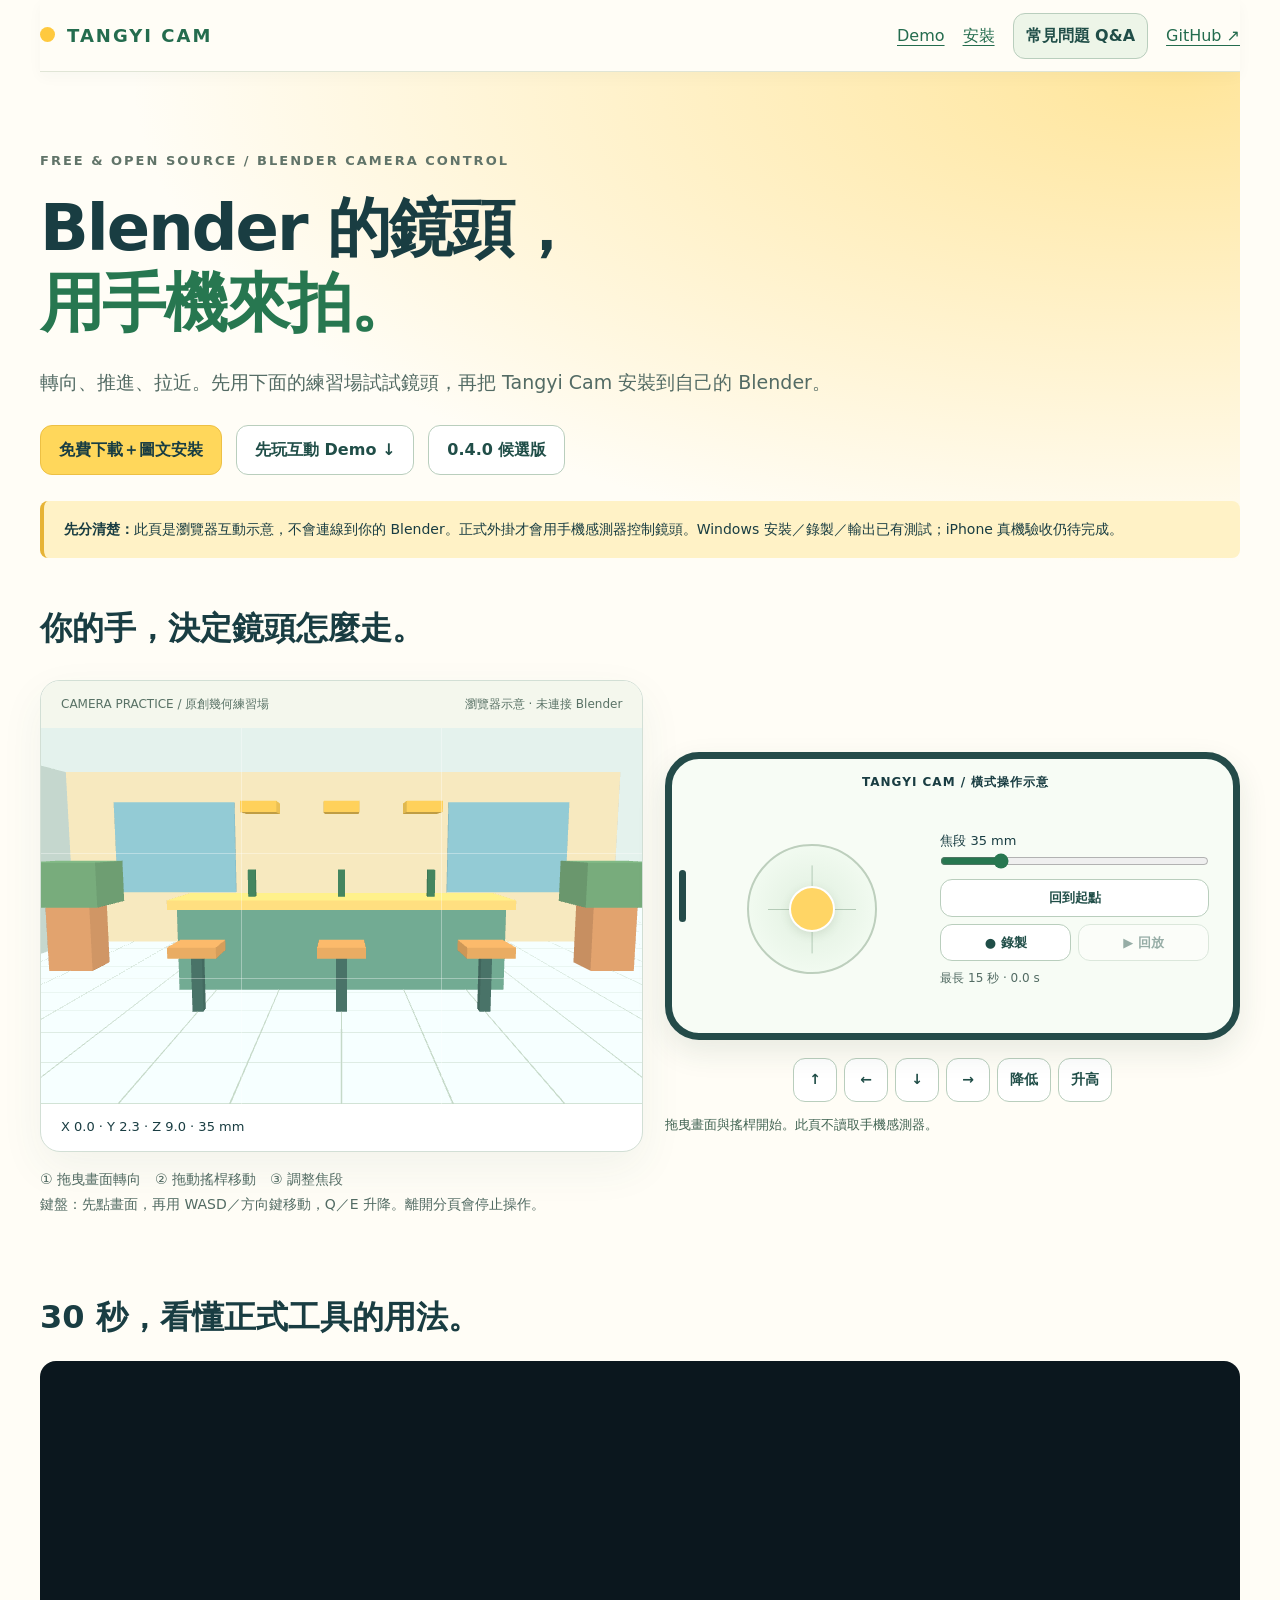
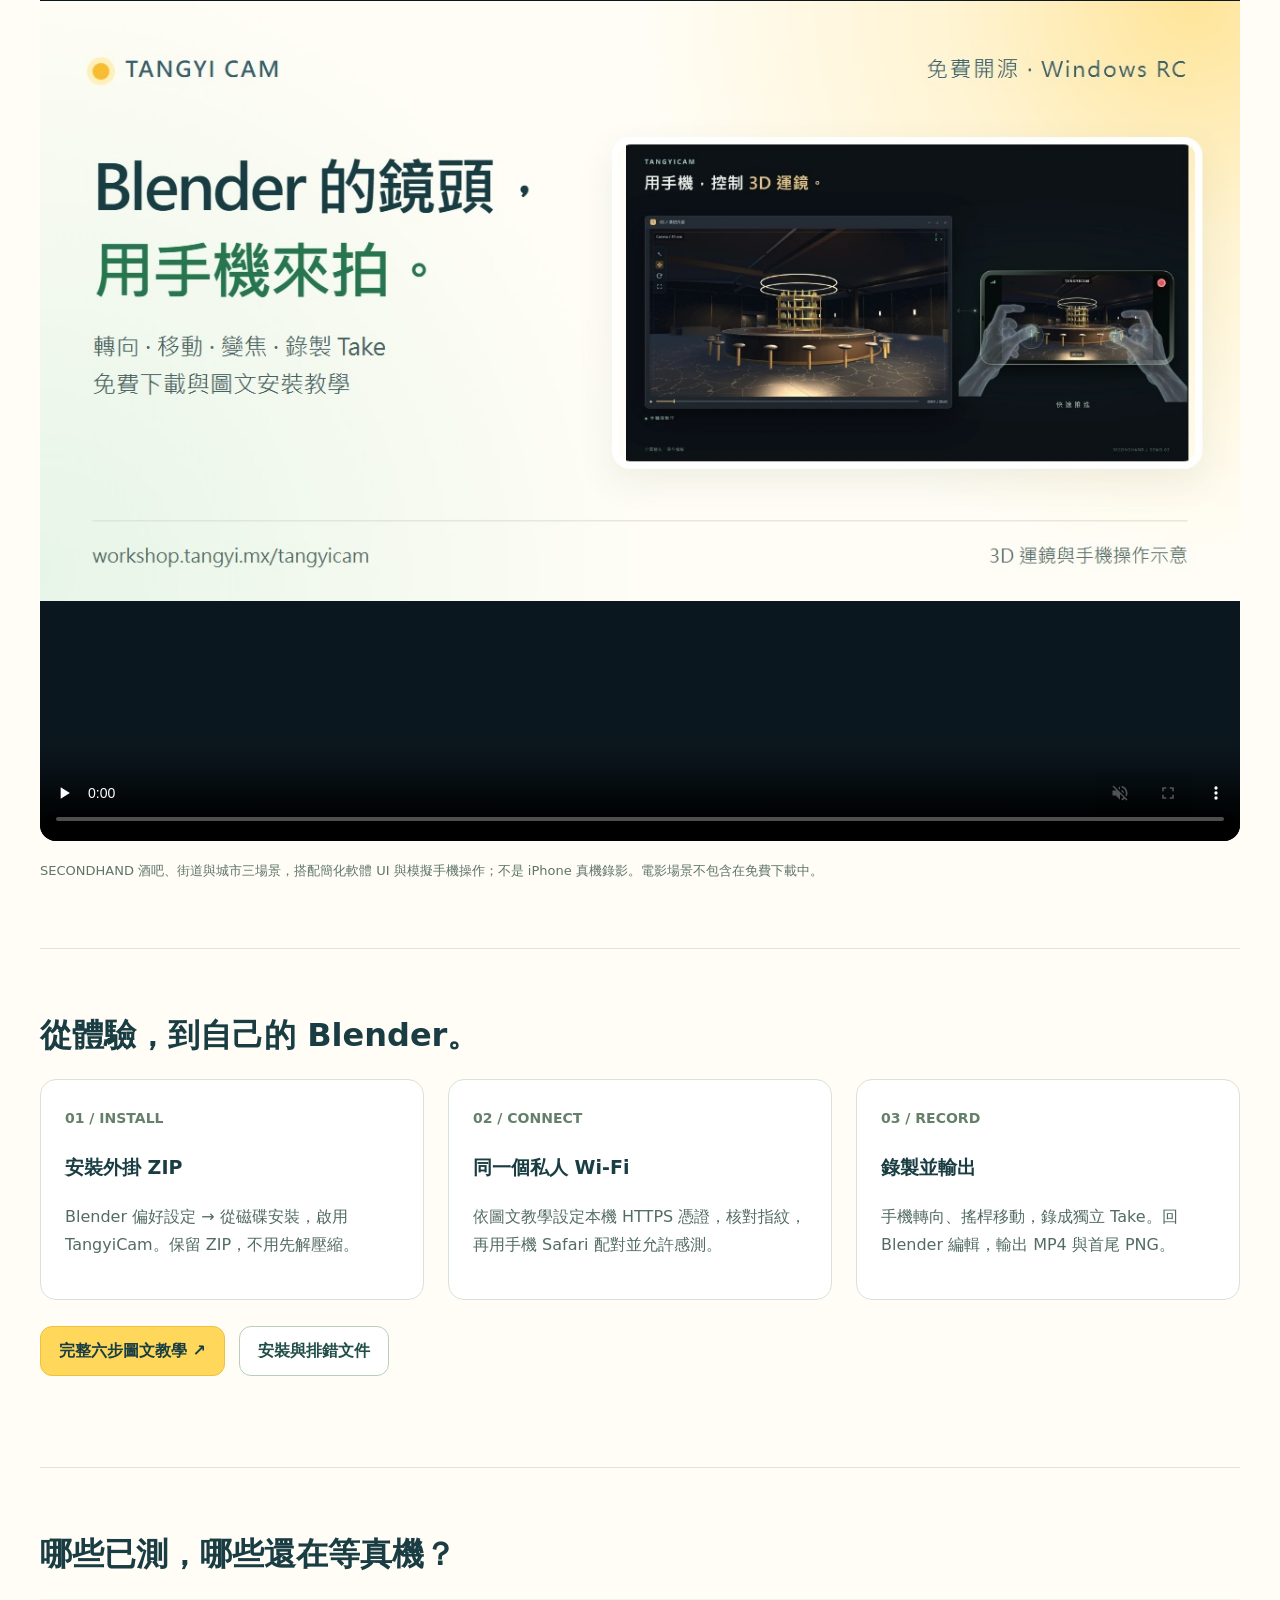
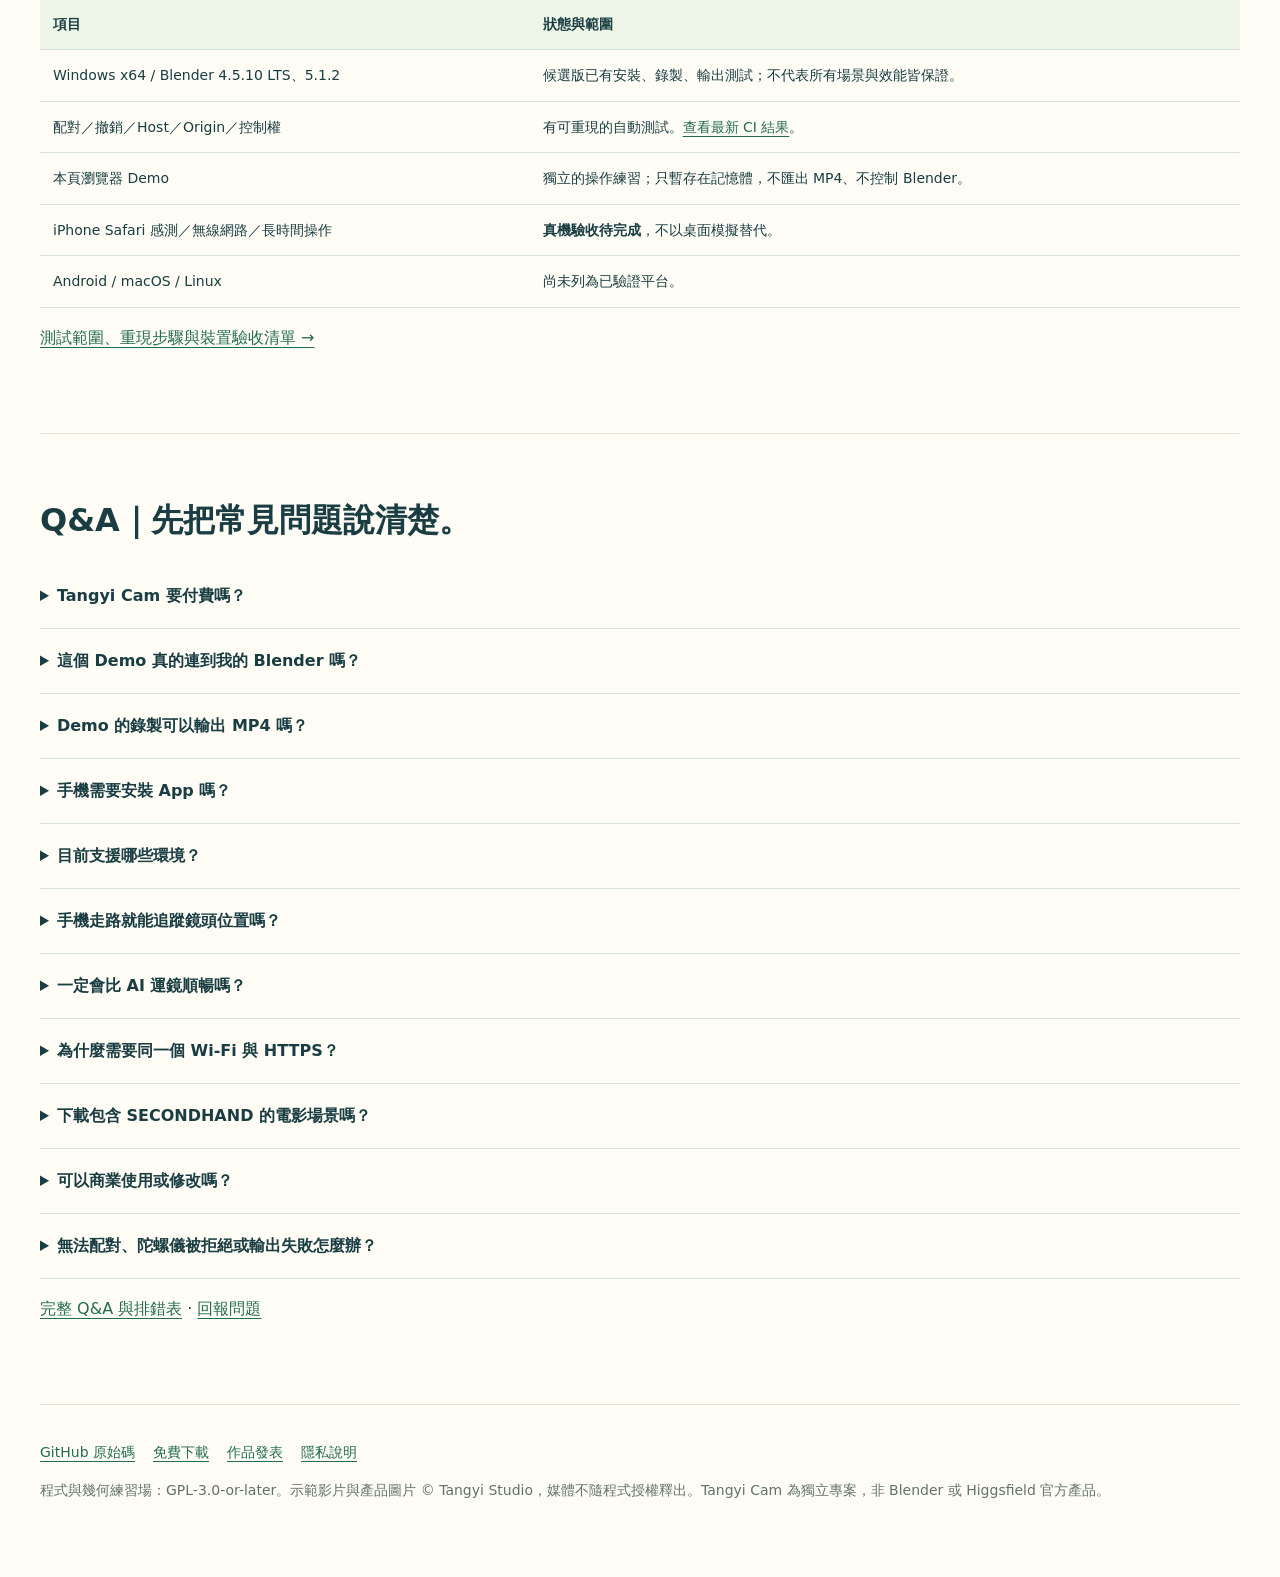
==== commit 5aef6a4a: "Keep Q&A navigation visible while using the demo" ====
--- a/docs/index.html
+++ b/docs/index.html
@@ -1,4 +1,4 @@
-<!doctype html><html lang="zh-Hant"><head><meta charset="utf-8"><meta name="viewport" content="width=device-width,initial-scale=1"><title>Tangyi Cam Demo｜用手機控制 Blender 運鏡・Q&A</title><meta name="description" content="先在瀏覽器體驗轉向、搖桿移動、焦段與 Take 回放，再下載免費開源 Tangyi Cam Blender 外掛。附安裝、Q&A、排錯與實測狀態。"><link rel="canonical" href="https://tangyistudio.github.io/tangyicam/"><meta property="og:type" content="website"><meta property="og:title" content="Tangyi Cam｜用手機拍你的 Blender 鏡頭"><meta property="og:description" content="免費開源 · 互動 Demo · 安裝教學 · Q&A"><meta property="og:url" content="https://tangyistudio.github.io/tangyicam/"><meta property="og:image" content="https://tangyistudio.github.io/tangyicam/images/tangyicam-phone-blender.jpg"><meta name="twitter:card" content="summary_large_image"><meta name="theme-color" content="#ffd75b"><link rel="stylesheet" href="demo/style.css?v=20260924-depth2"><script type="module" src="demo/demo.mjs?v=20260924-depth2"></script></head><body><a class="skip" href="#playground">跳到互動 Demo</a><div class="wrap"><nav class="nav" aria-label="主選單"><a class="brand" href="#">TANGYI CAM</a><div class="links"><a href="#playground">Demo</a><a href="#install">安裝</a><a href="#qa">Q&A</a><a href="https://github.com/tangyistudio/tangyicam">GitHub ↗</a></div></nav><header class="hero"><p class="eyebrow">FREE & OPEN SOURCE / BLENDER CAMERA CONTROL</p><h1>Blender 的鏡頭，<br><span>用手機來拍。</span></h1><p class="intro">轉向、推進、拉近。先用下面的練習場試試鏡頭，再把 Tangyi Cam 安裝到自己的 Blender。</p><div class="actions"><a class="button primary" href="https://workshop.tangyi.mx/tangyicam">免費下載＋圖文安裝</a><a class="button" href="#playground">先玩互動 Demo ↓</a><a class="button" href="https://github.com/tangyistudio/tangyicam/releases/tag/v0.4.0-rc.1">0.4.0 候選版</a></div><p class="disclosure"><strong>先分清楚：</strong>此頁是瀏覽器互動示意，不會連線到你的 Blender。正式外掛才會用手機感測器控制鏡頭。Windows 安裝／錄製／輸出已有測試；iPhone 真機驗收仍待完成。</p></header>
+<!doctype html><html lang="zh-Hant"><head><meta charset="utf-8"><meta name="viewport" content="width=device-width,initial-scale=1"><title>Tangyi Cam Demo｜用手機控制 Blender 運鏡・Q&A</title><meta name="description" content="先在瀏覽器體驗轉向、搖桿移動、焦段與 Take 回放，再下載免費開源 Tangyi Cam Blender 外掛。附安裝、Q&A、排錯與實測狀態。"><link rel="canonical" href="https://tangyistudio.github.io/tangyicam/"><meta property="og:type" content="website"><meta property="og:title" content="Tangyi Cam｜用手機拍你的 Blender 鏡頭"><meta property="og:description" content="免費開源 · 互動 Demo · 安裝教學 · Q&A"><meta property="og:url" content="https://tangyistudio.github.io/tangyicam/"><meta property="og:image" content="https://tangyistudio.github.io/tangyicam/images/tangyicam-phone-blender.jpg"><meta name="twitter:card" content="summary_large_image"><meta name="theme-color" content="#ffd75b"><link rel="stylesheet" href="demo/style.css?v=20260924-nav"><script type="module" src="demo/demo.mjs?v=20260924-depth2"></script></head><body><a class="skip" href="#playground">跳到互動 Demo</a><div class="wrap"><nav class="nav" aria-label="主選單"><a class="brand" href="#">TANGYI CAM</a><div class="links"><a href="#playground">Demo</a><a href="#install">安裝</a><a class="button faq-link" href="#qa">常見問題 Q&A</a><a href="https://github.com/tangyistudio/tangyicam">GitHub ↗</a></div></nav><header class="hero"><p class="eyebrow">FREE & OPEN SOURCE / BLENDER CAMERA CONTROL</p><h1>Blender 的鏡頭，<br><span>用手機來拍。</span></h1><p class="intro">轉向、推進、拉近。先用下面的練習場試試鏡頭，再把 Tangyi Cam 安裝到自己的 Blender。</p><div class="actions"><a class="button primary" href="https://workshop.tangyi.mx/tangyicam">免費下載＋圖文安裝</a><a class="button" href="#playground">先玩互動 Demo ↓</a><a class="button" href="https://github.com/tangyistudio/tangyicam/releases/tag/v0.4.0-rc.1">0.4.0 候選版</a></div><p class="disclosure"><strong>先分清楚：</strong>此頁是瀏覽器互動示意，不會連線到你的 Blender。正式外掛才會用手機感測器控制鏡頭。Windows 安裝／錄製／輸出已有測試；iPhone 真機驗收仍待完成。</p></header>
 <section aria-labelledby="demo-title"><h2 id="demo-title">你的手，決定鏡頭怎麼走。</h2><div id="playground" class="playground"><div><div class="monitor"><div class="toolbar"><span>CAMERA PRACTICE / 原創幾何練習場</span><span>瀏覽器示意 · 未連接 Blender</span></div><div class="scene-frame"><canvas id="scene" class="scene" tabindex="0" aria-label="3D 攝影機練習場：拖曳改變視角，使用 WASD 或方向鍵移動，Q E 升降">此瀏覽器無法顯示互動場景，請觀看下方示範影片。</canvas><div class="composition-guide" aria-hidden="true"></div><div id="render-fallback" class="render-fallback" role="status" hidden><p id="render-message"></p><a href="#film-demo">觀看 30 秒示範影片 ↓</a></div></div><div id="pose" class="readout" aria-label="目前攝影機位置"></div></div><p class="hint">① 拖曳畫面轉向　② 拖動搖桿移動　③ 調整焦段<br>鍵盤：先點畫面，再用 WASD／方向鍵移動，Q／E 升降。離開分頁會停止操作。</p></div><div class="phone-wrapper"><div class="phone" aria-label="橫式模擬手機控制面板"><div class="notch" aria-hidden="true"></div><div class="phone-head">TANGYI CAM / 橫式操作示意</div><div class="left-controls"><button id="joystick" class="joystick" aria-label="移動搖桿，亦可用下方方向按鈕"><span id="thumb" class="thumb"></span></button></div><div class="right-controls"><label for="focal">焦段 <output id="focal-value">35 mm</output></label><input id="focal" type="range" min="18" max="100" value="35" aria-label="焦段，毫米"><div class="phone-actions"><button id="reset">回到起點</button><button id="record" aria-pressed="false">● 錄製</button><button id="replay" disabled>▶ 回放</button></div><p class="phone-timer">最長 15 秒 · <span id="timer">0.0 s</span></p></div></div><div class="phone-support"><div class="dpad" aria-label="攝影機移動"><button data-move="w" aria-label="向前">↑</button><button data-move="a" aria-label="向左">←</button><button data-move="s" aria-label="後退">↓</button><button data-move="d" aria-label="向右">→</button><button data-move="q">降低</button><button data-move="e">升高</button></div><p id="status" class="status" role="status" aria-live="polite">拖曳畫面與搖桿開始。此頁不讀取手機感測器。</p></div></div></div></section>
 <section class="content" id="video"><h2>30 秒，看懂正式工具的用法。</h2><figure><video id="film-demo" controls playsinline muted loop preload="none" poster="images/tangyicam-phone-blender.jpg" width="1920" height="1080"><source src="https://media.tangyi.mx/opensource/20260924/tangyicam-secondhand-30s.mp4" type="video/mp4"><a href="https://media.tangyi.mx/opensource/20260924/tangyicam-secondhand-30s.mp4">開啟 30 秒示意影片</a></video><figcaption>SECONDHAND 酒吧、街道與城市三場景，搭配簡化軟體 UI 與模擬手機操作；不是 iPhone 真機錄影。電影場景不包含在免費下載中。</figcaption></figure></section>
 <section class="content" id="install"><h2>從體驗，到自己的 Blender。</h2><div class="grid3"><article class="panel"><span class="number">01 / INSTALL</span><h3>安裝外掛 ZIP</h3><p>Blender 偏好設定 → 從磁碟安裝，啟用 TangyiCam。保留 ZIP，不用先解壓縮。</p></article><article class="panel"><span class="number">02 / CONNECT</span><h3>同一個私人 Wi-Fi</h3><p>依圖文教學設定本機 HTTPS 憑證，核對指紋，再用手機 Safari 配對並允許感測。</p></article><article class="panel"><span class="number">03 / RECORD</span><h3>錄製並輸出</h3><p>手機轉向、搖桿移動，錄成獨立 Take。回 Blender 編輯，輸出 MP4 與首尾 PNG。</p></article></div><div class="actions"><a class="button primary" href="https://workshop.tangyi.mx/tangyicam#setup">完整六步圖文教學 ↗</a><a class="button" href="https://github.com/tangyistudio/tangyicam/blob/main/docs/RELEASE_README.md">安裝與排錯文件</a></div></section>
--- a/docs/demo/style.css
+++ b/docs/demo/style.css
@@ -18,3 +18,6 @@
 section.content{padding:65px 0;border-bottom:1px solid #e0e5d6}h2{font-size:32px;line-height:1.35;margin:0 0 22px}h3{font-size:19px}.grid3{display:grid;grid-template-columns:repeat(3,1fr);gap:24px}.panel{background:white;border:1px solid #d8e3d7;border-radius:16px;padding:24px}.panel .number{font-size:14px;color:#65806a;font-weight:750}.panel p{color:#536b64}video{width:100%;border-radius:16px;background:#0b171e}figcaption{font-size:13px;color:#5e746b;margin-top:10px}figure{margin:0}table{border-collapse:collapse;width:100%;font-size:14px}td,th{padding:13px;text-align:left;vertical-align:top;border-bottom:1px solid #d8e3d7}th{background:#edf5e8}.table-scroll{overflow-x:auto}details{border-bottom:1px solid #d8e3d7;padding:18px 0}summary{font-weight:750;cursor:pointer}details p{color:#536b64;max-width:900px}footer{padding:35px 0 60px;font-size:14px;color:#617369}.footlinks{display:flex;flex-wrap:wrap;gap:18px}.skip{position:absolute;top:-80px;left:20px;background:white;padding:10px;z-index:10}.skip:focus{top:10px}@media(max-width:760px){.wrap{width:calc(100% - 28px)}.nav{padding:18px 0}.links{gap:14px;font-size:14px}.hero{padding:40px 0 25px}.grid3{grid-template-columns:1fr}.intro{font-size:17px}.scene{aspect-ratio:4/3}h2{font-size:27px}.hero h1{letter-spacing:-1px}section.content{padding:45px 0}.toolbar{padding:10px 12px}.readout{padding:10px 12px;font-size:12px}.hint{font-size:13px}}@media(prefers-reduced-motion:reduce){html{scroll-behavior:auto}*{animation:none!important;transition:none!important}}
 
 .scene-frame{position:relative;isolation:isolate}.scene-frame .scene{display:block}.composition-guide{position:absolute;inset:0;pointer-events:none;background:linear-gradient(to right,transparent calc(33.333% - .5px),#ffffff88 33.333%,transparent calc(33.333% + .5px),transparent calc(66.667% - .5px),#ffffff88 66.667%,transparent calc(66.667% + .5px)),linear-gradient(to bottom,transparent calc(33.333% - .5px),#ffffff88 33.333%,transparent calc(33.333% + .5px),transparent calc(66.667% - .5px),#ffffff88 66.667%,transparent calc(66.667% + .5px))}.render-fallback{position:absolute;inset:0;display:flex;flex-direction:column;justify-content:center;align-items:center;padding:24px;background:#f4f9f0;text-align:center;font-size:14px}.render-fallback[hidden]{display:none}.render-fallback a{text-decoration:underline}
+
+/* Keep common questions reachable while operating the demo. */
+html{scroll-padding-top:100px}.nav{position:sticky;top:0;z-index:5;background:#fffdf6;min-height:72px;padding:12px 0;gap:8px 18px;box-shadow:0 5px 14px #193d4208}.links{align-items:center;gap:8px 18px}.links .faq-link{background:#edf5e8;border-color:#b9cebd;padding:8px 12px;min-height:44px;white-space:nowrap;font-size:inherit}.links .faq-link:hover{background:#fff0ae}@media(max-width:760px){html{scroll-padding-top:148px}.nav{padding:10px 0}.links{gap:8px 10px;font-size:13px}.links .faq-link{padding:8px 10px}}
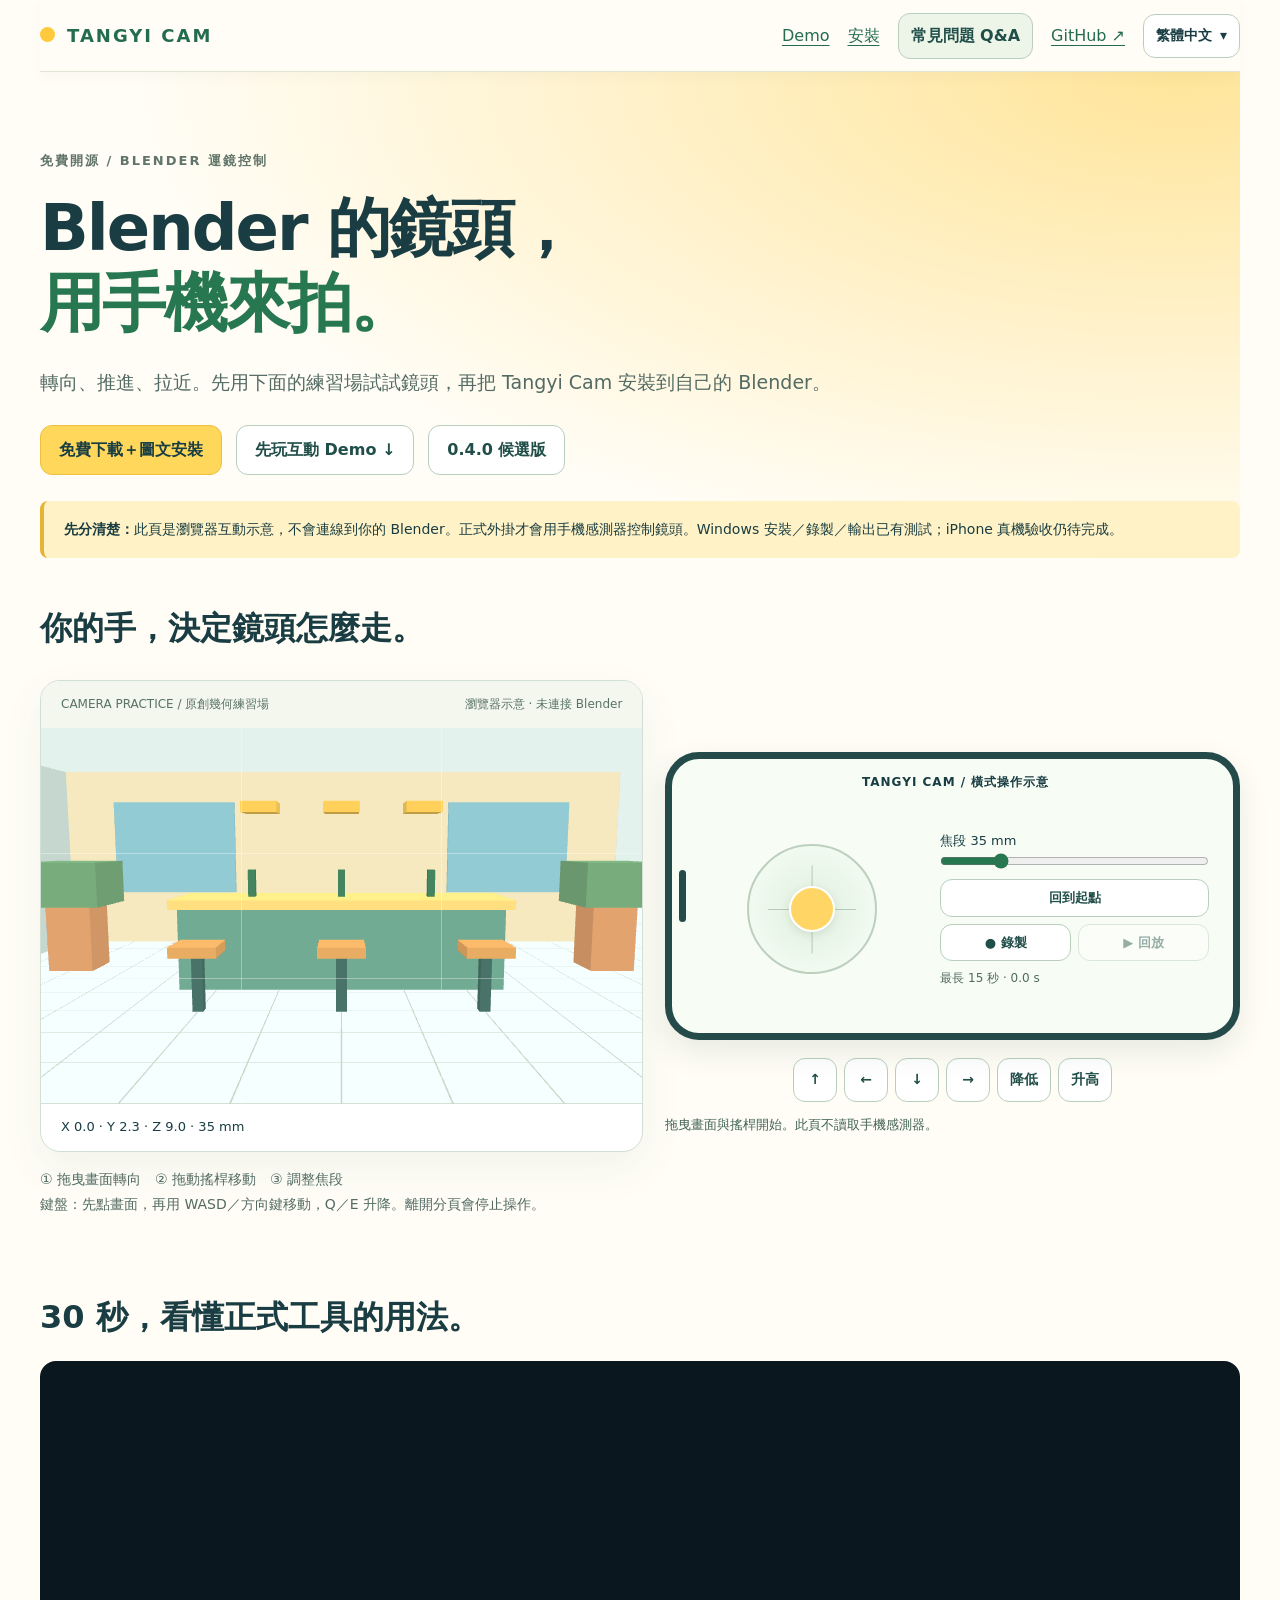
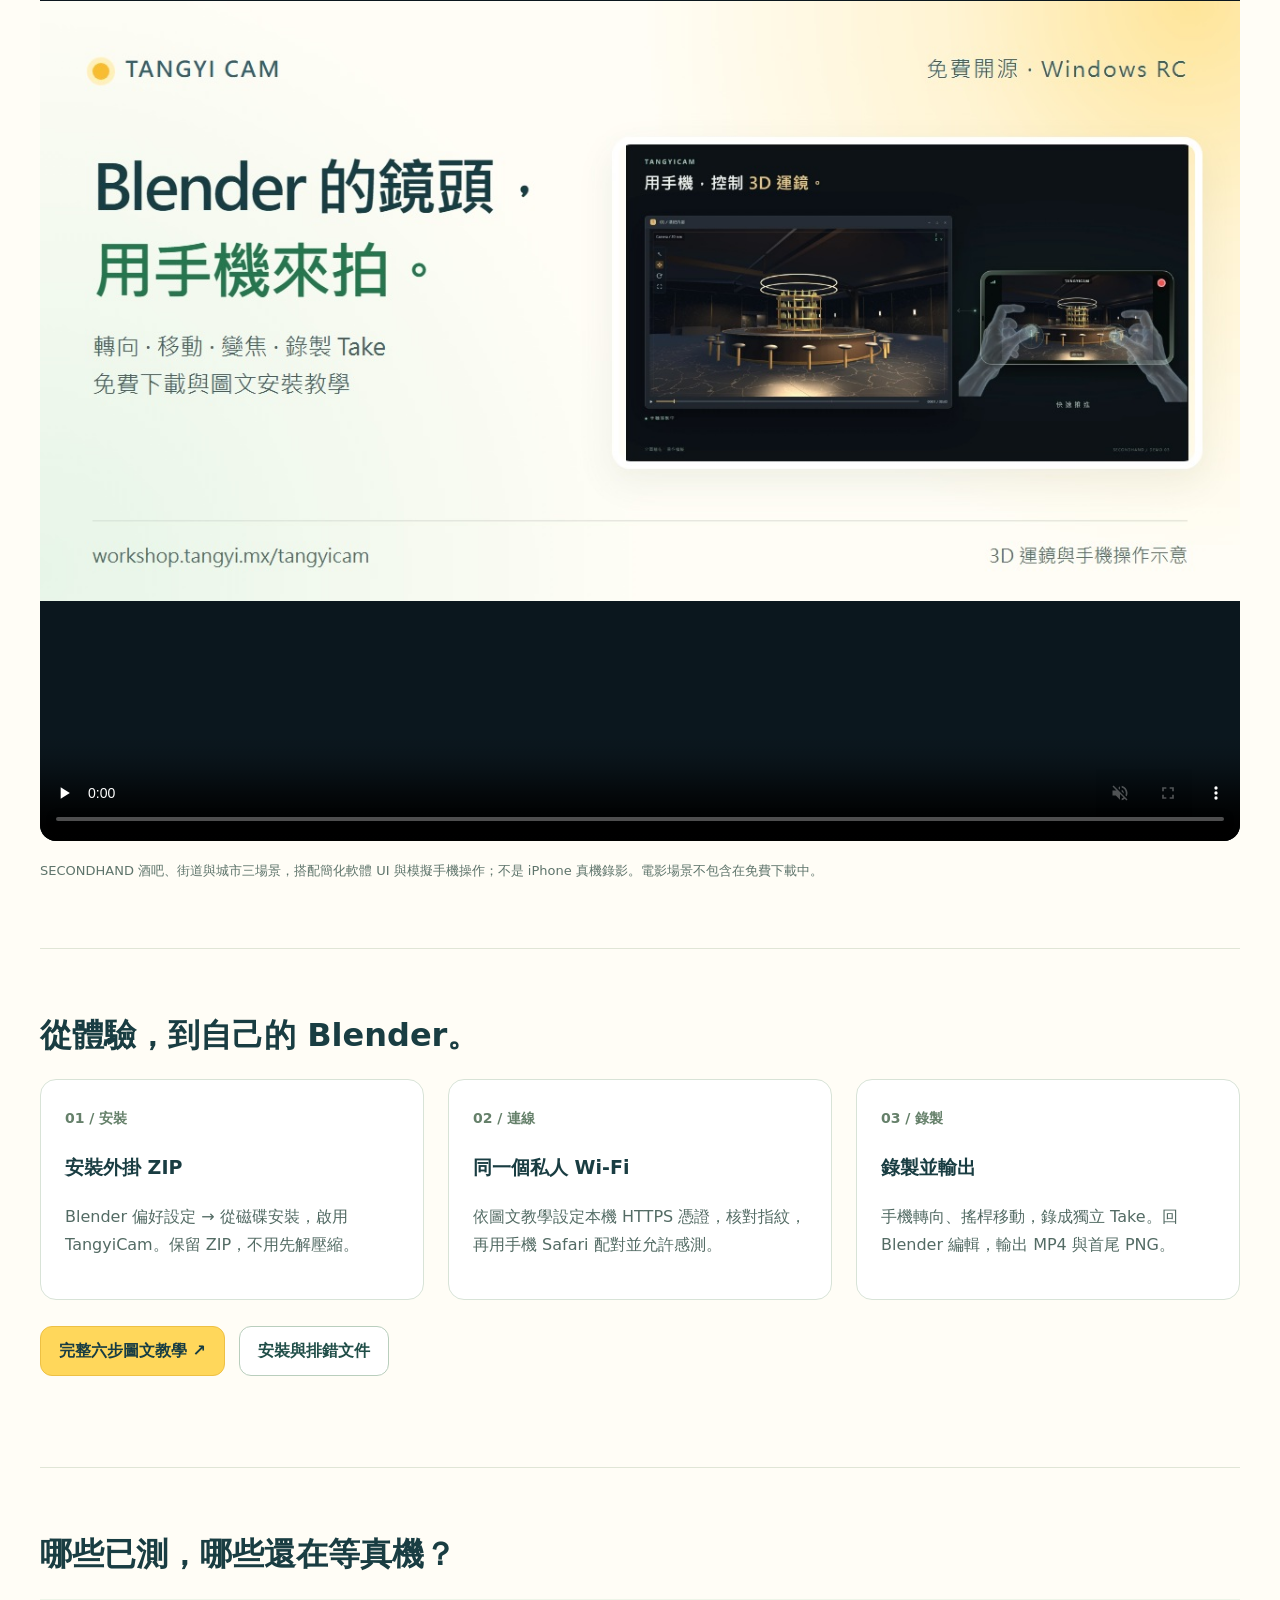
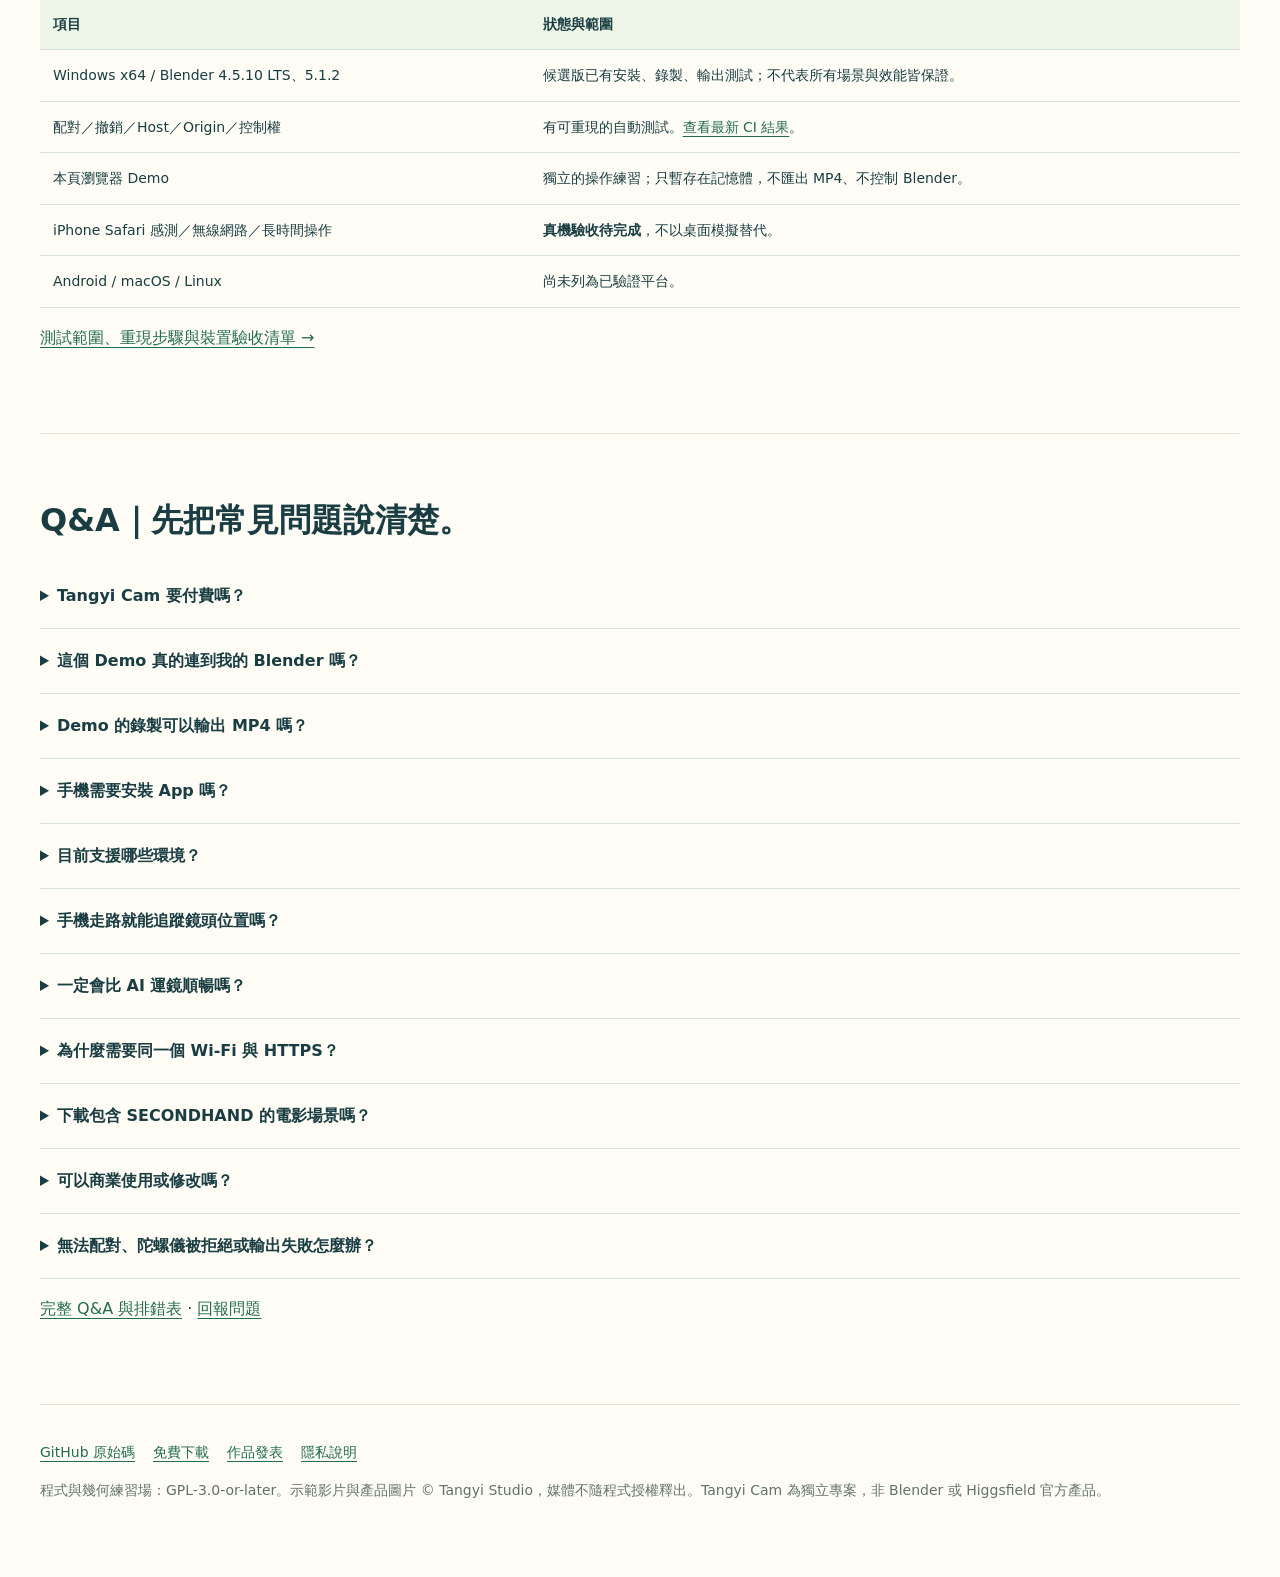
==== commit 86ae87a8: "Publish four-language demo with localized controls and SEO" ====
--- a/docs/index.html
+++ b/docs/index.html
@@ -1,6 +1,6 @@
-<!doctype html><html lang="zh-Hant"><head><meta charset="utf-8"><meta name="viewport" content="width=device-width,initial-scale=1"><title>Tangyi Cam Demo｜用手機控制 Blender 運鏡・Q&A</title><meta name="description" content="先在瀏覽器體驗轉向、搖桿移動、焦段與 Take 回放，再下載免費開源 Tangyi Cam Blender 外掛。附安裝、Q&A、排錯與實測狀態。"><link rel="canonical" href="https://tangyistudio.github.io/tangyicam/"><meta property="og:type" content="website"><meta property="og:title" content="Tangyi Cam｜用手機拍你的 Blender 鏡頭"><meta property="og:description" content="免費開源 · 互動 Demo · 安裝教學 · Q&A"><meta property="og:url" content="https://tangyistudio.github.io/tangyicam/"><meta property="og:image" content="https://tangyistudio.github.io/tangyicam/images/tangyicam-phone-blender.jpg"><meta name="twitter:card" content="summary_large_image"><meta name="theme-color" content="#ffd75b"><link rel="stylesheet" href="demo/style.css?v=20260924-nav"><script type="module" src="demo/demo.mjs?v=20260924-depth2"></script></head><body><a class="skip" href="#playground">跳到互動 Demo</a><div class="wrap"><nav class="nav" aria-label="主選單"><a class="brand" href="#">TANGYI CAM</a><div class="links"><a href="#playground">Demo</a><a href="#install">安裝</a><a class="button faq-link" href="#qa">常見問題 Q&A</a><a href="https://github.com/tangyistudio/tangyicam">GitHub ↗</a></div></nav><header class="hero"><p class="eyebrow">FREE & OPEN SOURCE / BLENDER CAMERA CONTROL</p><h1>Blender 的鏡頭，<br><span>用手機來拍。</span></h1><p class="intro">轉向、推進、拉近。先用下面的練習場試試鏡頭，再把 Tangyi Cam 安裝到自己的 Blender。</p><div class="actions"><a class="button primary" href="https://workshop.tangyi.mx/tangyicam">免費下載＋圖文安裝</a><a class="button" href="#playground">先玩互動 Demo ↓</a><a class="button" href="https://github.com/tangyistudio/tangyicam/releases/tag/v0.4.0-rc.1">0.4.0 候選版</a></div><p class="disclosure"><strong>先分清楚：</strong>此頁是瀏覽器互動示意，不會連線到你的 Blender。正式外掛才會用手機感測器控制鏡頭。Windows 安裝／錄製／輸出已有測試；iPhone 真機驗收仍待完成。</p></header>
+<!doctype html><html lang="zh-Hant"><head><meta charset="utf-8"><meta name="viewport" content="width=device-width,initial-scale=1"><title>Tangyi Cam Demo｜用手機控制 Blender 運鏡・Q&amp;A</title><meta name="description" content="先在瀏覽器體驗轉向、搖桿移動、焦段與 Take 回放，再下載免費開源 Tangyi Cam Blender 外掛。附安裝、Q&amp;A、排錯與實測狀態。"><link rel="canonical" href="https://tangyistudio.github.io/tangyicam/"><link rel="alternate" hreflang="zh-Hant" href="https://tangyistudio.github.io/tangyicam/"><link rel="alternate" hreflang="en" href="https://tangyistudio.github.io/tangyicam/en/"><link rel="alternate" hreflang="ja" href="https://tangyistudio.github.io/tangyicam/ja/"><link rel="alternate" hreflang="zh-Hans" href="https://tangyistudio.github.io/tangyicam/zh-cn/"><link rel="alternate" hreflang="x-default" href="https://tangyistudio.github.io/tangyicam/"><meta property="og:type" content="website"><meta property="og:title" content="Tangyi Cam｜用手機拍你的 Blender 鏡頭"><meta property="og:description" content="免費開源 · 互動 Demo · 安裝教學 · Q&amp;A"><meta property="og:url" content="https://tangyistudio.github.io/tangyicam/"><meta property="og:locale" content="zh_TW"><meta property="og:locale:alternate" content="en_US"><meta property="og:locale:alternate" content="ja_JP"><meta property="og:locale:alternate" content="zh_CN"><meta property="og:image:alt" content="Tangyi Cam｜用手機拍你的 Blender 鏡頭"><meta name="twitter:title" content="Tangyi Cam｜用手機拍你的 Blender 鏡頭"><meta name="twitter:description" content="先在瀏覽器體驗轉向、搖桿移動、焦段與 Take 回放，再下載免費開源 Tangyi Cam Blender 外掛。附安裝、Q&amp;A、排錯與實測狀態。"><meta property="og:image" content="https://tangyistudio.github.io/tangyicam/images/tangyicam-phone-blender.jpg"><meta name="twitter:card" content="summary_large_image"><meta name="theme-color" content="#ffd75b"><link rel="stylesheet" href="demo/style.css?v=20260924-i18n"><script type="module" src="demo/demo.mjs?v=20260924-i18n"></script></head><body><a class="skip" href="#playground">跳到互動 Demo</a><div class="wrap"><nav class="nav" aria-label="主選單"><a class="brand" href="#">TANGYI CAM</a><div class="links"><a href="#playground">Demo</a><a href="#install">安裝</a><a class="button faq-link" href="#qa">常見問題 Q&amp;A</a><a href="https://github.com/tangyistudio/tangyicam">GitHub ↗</a></div><details class="language-menu"><summary aria-label="語言">繁體中文 <span aria-hidden="true">▾</span></summary><div class="language-options"><a lang="zh-Hant" hreflang="zh-Hant" href="./" aria-current="page">繁體中文</a><a lang="en" hreflang="en" href="en/">English</a><a lang="ja" hreflang="ja" href="ja/">日本語</a><a lang="zh-Hans" hreflang="zh-Hans" href="zh-cn/">简体中文</a></div></details></nav><header class="hero"><p class="eyebrow">免費開源 / BLENDER 運鏡控制</p><h1>Blender 的鏡頭，<br><span>用手機來拍。</span></h1><p class="intro">轉向、推進、拉近。先用下面的練習場試試鏡頭，再把 Tangyi Cam 安裝到自己的 Blender。</p><div class="actions"><a class="button primary" href="https://workshop.tangyi.mx/tangyicam">免費下載＋圖文安裝</a><a class="button" href="#playground">先玩互動 Demo ↓</a><a class="button" href="https://github.com/tangyistudio/tangyicam/releases/tag/v0.4.0-rc.1">0.4.0 候選版</a></div><p class="disclosure"><strong>先分清楚：</strong>此頁是瀏覽器互動示意，不會連線到你的 Blender。正式外掛才會用手機感測器控制鏡頭。Windows 安裝／錄製／輸出已有測試；iPhone 真機驗收仍待完成。</p></header><noscript><p class="disclosure">互動練習需要 JavaScript；目前仍可閱讀說明、Q&amp;A 並切換語言。</p></noscript>
 <section aria-labelledby="demo-title"><h2 id="demo-title">你的手，決定鏡頭怎麼走。</h2><div id="playground" class="playground"><div><div class="monitor"><div class="toolbar"><span>CAMERA PRACTICE / 原創幾何練習場</span><span>瀏覽器示意 · 未連接 Blender</span></div><div class="scene-frame"><canvas id="scene" class="scene" tabindex="0" aria-label="3D 攝影機練習場：拖曳改變視角，使用 WASD 或方向鍵移動，Q E 升降">此瀏覽器無法顯示互動場景，請觀看下方示範影片。</canvas><div class="composition-guide" aria-hidden="true"></div><div id="render-fallback" class="render-fallback" role="status" hidden><p id="render-message"></p><a href="#film-demo">觀看 30 秒示範影片 ↓</a></div></div><div id="pose" class="readout" aria-label="目前攝影機位置"></div></div><p class="hint">① 拖曳畫面轉向　② 拖動搖桿移動　③ 調整焦段<br>鍵盤：先點畫面，再用 WASD／方向鍵移動，Q／E 升降。離開分頁會停止操作。</p></div><div class="phone-wrapper"><div class="phone" aria-label="橫式模擬手機控制面板"><div class="notch" aria-hidden="true"></div><div class="phone-head">TANGYI CAM / 橫式操作示意</div><div class="left-controls"><button id="joystick" class="joystick" aria-label="移動搖桿，亦可用下方方向按鈕"><span id="thumb" class="thumb"></span></button></div><div class="right-controls"><label for="focal">焦段 <output id="focal-value">35 mm</output></label><input id="focal" type="range" min="18" max="100" value="35" aria-label="焦段，毫米"><div class="phone-actions"><button id="reset">回到起點</button><button id="record" aria-pressed="false">● 錄製</button><button id="replay" disabled>▶ 回放</button></div><p class="phone-timer">最長 15 秒 · <span id="timer">0.0 s</span></p></div></div><div class="phone-support"><div class="dpad" aria-label="攝影機移動"><button data-move="w" aria-label="向前">↑</button><button data-move="a" aria-label="向左">←</button><button data-move="s" aria-label="後退">↓</button><button data-move="d" aria-label="向右">→</button><button data-move="q">降低</button><button data-move="e">升高</button></div><p id="status" class="status" role="status" aria-live="polite">拖曳畫面與搖桿開始。此頁不讀取手機感測器。</p></div></div></div></section>
 <section class="content" id="video"><h2>30 秒，看懂正式工具的用法。</h2><figure><video id="film-demo" controls playsinline muted loop preload="none" poster="images/tangyicam-phone-blender.jpg" width="1920" height="1080"><source src="https://media.tangyi.mx/opensource/20260924/tangyicam-secondhand-30s.mp4" type="video/mp4"><a href="https://media.tangyi.mx/opensource/20260924/tangyicam-secondhand-30s.mp4">開啟 30 秒示意影片</a></video><figcaption>SECONDHAND 酒吧、街道與城市三場景，搭配簡化軟體 UI 與模擬手機操作；不是 iPhone 真機錄影。電影場景不包含在免費下載中。</figcaption></figure></section>
-<section class="content" id="install"><h2>從體驗，到自己的 Blender。</h2><div class="grid3"><article class="panel"><span class="number">01 / INSTALL</span><h3>安裝外掛 ZIP</h3><p>Blender 偏好設定 → 從磁碟安裝，啟用 TangyiCam。保留 ZIP，不用先解壓縮。</p></article><article class="panel"><span class="number">02 / CONNECT</span><h3>同一個私人 Wi-Fi</h3><p>依圖文教學設定本機 HTTPS 憑證，核對指紋，再用手機 Safari 配對並允許感測。</p></article><article class="panel"><span class="number">03 / RECORD</span><h3>錄製並輸出</h3><p>手機轉向、搖桿移動，錄成獨立 Take。回 Blender 編輯，輸出 MP4 與首尾 PNG。</p></article></div><div class="actions"><a class="button primary" href="https://workshop.tangyi.mx/tangyicam#setup">完整六步圖文教學 ↗</a><a class="button" href="https://github.com/tangyistudio/tangyicam/blob/main/docs/RELEASE_README.md">安裝與排錯文件</a></div></section>
+<section class="content" id="install"><h2>從體驗，到自己的 Blender。</h2><div class="grid3"><article class="panel"><span class="number">01 / 安裝</span><h3>安裝外掛 ZIP</h3><p>Blender 偏好設定 → 從磁碟安裝，啟用 TangyiCam。保留 ZIP，不用先解壓縮。</p></article><article class="panel"><span class="number">02 / 連線</span><h3>同一個私人 Wi-Fi</h3><p>依圖文教學設定本機 HTTPS 憑證，核對指紋，再用手機 Safari 配對並允許感測。</p></article><article class="panel"><span class="number">03 / 錄製</span><h3>錄製並輸出</h3><p>手機轉向、搖桿移動，錄成獨立 Take。回 Blender 編輯，輸出 MP4 與首尾 PNG。</p></article></div><div class="actions"><a class="button primary" href="https://workshop.tangyi.mx/tangyicam#setup">完整六步圖文教學 ↗</a><a class="button" href="https://github.com/tangyistudio/tangyicam/blob/main/docs/RELEASE_README.md">安裝與排錯文件</a></div></section>
 <section class="content" id="validation"><h2>哪些已測，哪些還在等真機？</h2><div class="table-scroll"><table><thead><tr><th>項目</th><th>狀態與範圍</th></tr></thead><tbody><tr><td>Windows x64 / Blender 4.5.10 LTS、5.1.2</td><td>候選版已有安裝、錄製、輸出測試；不代表所有場景與效能皆保證。</td></tr><tr><td>配對／撤銷／Host／Origin／控制權</td><td>有可重現的自動測試。<a href="https://github.com/tangyistudio/tangyicam/actions/workflows/ci.yml">查看最新 CI 結果</a>。</td></tr><tr><td>本頁瀏覽器 Demo</td><td>獨立的操作練習；只暫存在記憶體，不匯出 MP4、不控制 Blender。</td></tr><tr><td>iPhone Safari 感測／無線網路／長時間操作</td><td><strong>真機驗收待完成</strong>，不以桌面模擬替代。</td></tr><tr><td>Android / macOS / Linux</td><td>尚未列為已驗證平台。</td></tr></tbody></table></div><p><a href="https://github.com/tangyistudio/tangyicam/blob/main/docs/QA.md">測試範圍、重現步驟與裝置驗收清單 →</a></p></section>
-<section class="content" id="qa"><h2>Q&A｜先把常見問題說清楚。</h2><details><summary>Tangyi Cam 要付費嗎？</summary><p>免費開源，採 GPL-3.0-or-later。攝影機控制不需要 Workshop 帳號、LLM 或雲端額度。首次設定仍需依教學完成本機 HTTPS 憑證。</p></details><details><summary>這個 Demo 真的連到我的 Blender 嗎？</summary><p>沒有。這是瀏覽器裡的原創幾何練習場，展示轉向、移動、焦段與短 Take 回放。它不會掃描電腦、不會安裝外掛，也不會向本機 Blender 傳送控制指令。</p></details><details><summary>Demo 的錄製可以輸出 MP4 嗎？</summary><p>此頁只在記憶體保存最多 15 秒的練習並回放，重整後清除。實際外掛可在 Blender 中保存獨立 Take、編輯關鍵影格並輸出 MP4 與首尾 PNG。</p></details><details><summary>手機需要安裝 App 嗎？</summary><p>不需要另外安裝原生手機 App，使用手機瀏覽器。電腦端需要安裝 Tangyi Cam Blender 外掛。iPhone 首次使用需設定並核對本機憑證。</p></details><details><summary>目前支援哪些環境？</summary><p>Windows x64 搭配 Blender 4.5.10 LTS / 5.1.2 已完成安裝、錄製與輸出測試。iPhone Safari 真機驗收仍待完成；Android、macOS、Linux 尚未列為已驗證平台。</p></details><details><summary>手機走路就能追蹤鏡頭位置嗎？</summary><p>不是。實際外掛用手機陀螺儀控制方向、螢幕搖桿控制位置，不是 6DOF 位置追蹤。本頁 Demo 用滑鼠或觸控拖曳示意方向，不讀取手機感測器。</p></details><details><summary>一定會比 AI 運鏡順暢嗎？</summary><p>沒有這個保證。它提供直接操作鏡頭的方式，預覽速度仍取決於場景、電腦、手機與私人 Wi-Fi。這個輕量練習場的速度不能當成 Blender 效能測試。</p></details><details><summary>為什麼需要同一個 Wi-Fi 與 HTTPS？</summary><p>正式外掛透過私人區域網路傳送預覽與控制。手機感測器權限需安全連線，請按教學設定憑證，勿把服務連接埠公開到網際網路。</p></details><details><summary>下載包含 SECONDHAND 的電影場景嗎？</summary><p>不包含。影片展示電影場景與模擬手機操作；下載提供外掛程式、授權及說明。本頁的幾何練習場則隨原始碼公開。</p></details><details><summary>可以商業使用或修改嗎？</summary><p>可以依 GPL-3.0-or-later 使用與修改。若再散布外掛或衍生程式，需遵守 GPL 的授權及相應原始碼義務，並保留第三方聲明。電影場景與示範媒體不因外掛開源而一併授權。</p></details><details><summary>無法配對、陀螺儀被拒絕或輸出失敗怎麼辦？</summary><p>先看排錯表，確認同一私人 Wi-Fi、本機服務、憑證與一次性配對碼。問題回報請附版本與重現步驟，不要公開配對碼、憑證私鑰或私人場景。</p></details><p><a href="https://github.com/tangyistudio/tangyicam/blob/main/docs/FAQ.md">完整 Q&A 與排錯表</a> · <a href="https://github.com/tangyistudio/tangyicam/issues/new/choose">回報問題</a></p></section><footer><div class="footlinks"><a href="https://github.com/tangyistudio/tangyicam">GitHub 原始碼</a><a href="https://workshop.tangyi.mx/tangyicam">免費下載</a><a href="https://tangyi.mx/blog/tangyicam-phone-controlled-blender-camera">作品發表</a><a href="https://github.com/tangyistudio/tangyicam/blob/main/docs/PRIVACY.md">隱私說明</a></div><p>程式與幾何練習場：GPL-3.0-or-later。示範影片與產品圖片 © Tangyi Studio，媒體不隨程式授權釋出。Tangyi Cam 為獨立專案，非 Blender 或 Higgsfield 官方產品。</p></footer></div></body></html>+<section class="content" id="qa"><h2>Q&amp;A｜先把常見問題說清楚。</h2><details><summary>Tangyi Cam 要付費嗎？</summary><p>免費開源，採 GPL-3.0-or-later。攝影機控制不需要 Workshop 帳號、LLM 或雲端額度。首次設定仍需依教學完成本機 HTTPS 憑證。</p></details><details><summary>這個 Demo 真的連到我的 Blender 嗎？</summary><p>沒有。這是瀏覽器裡的原創幾何練習場，展示轉向、移動、焦段與短 Take 回放。它不會掃描電腦、不會安裝外掛，也不會向本機 Blender 傳送控制指令。</p></details><details><summary>Demo 的錄製可以輸出 MP4 嗎？</summary><p>此頁只在記憶體保存最多 15 秒的練習並回放，重整後清除。實際外掛可在 Blender 中保存獨立 Take、編輯關鍵影格並輸出 MP4 與首尾 PNG。</p></details><details><summary>手機需要安裝 App 嗎？</summary><p>不需要另外安裝原生手機 App，使用手機瀏覽器。電腦端需要安裝 Tangyi Cam Blender 外掛。iPhone 首次使用需設定並核對本機憑證。</p></details><details><summary>目前支援哪些環境？</summary><p>Windows x64 搭配 Blender 4.5.10 LTS / 5.1.2 已完成安裝、錄製與輸出測試。iPhone Safari 真機驗收仍待完成；Android、macOS、Linux 尚未列為已驗證平台。</p></details><details><summary>手機走路就能追蹤鏡頭位置嗎？</summary><p>不是。實際外掛用手機陀螺儀控制方向、螢幕搖桿控制位置，不是 6DOF 位置追蹤。本頁 Demo 用滑鼠或觸控拖曳示意方向，不讀取手機感測器。</p></details><details><summary>一定會比 AI 運鏡順暢嗎？</summary><p>沒有這個保證。它提供直接操作鏡頭的方式，預覽速度仍取決於場景、電腦、手機與私人 Wi-Fi。這個輕量練習場的速度不能當成 Blender 效能測試。</p></details><details><summary>為什麼需要同一個 Wi-Fi 與 HTTPS？</summary><p>正式外掛透過私人區域網路傳送預覽與控制。手機感測器權限需安全連線，請按教學設定憑證，勿把服務連接埠公開到網際網路。</p></details><details><summary>下載包含 SECONDHAND 的電影場景嗎？</summary><p>不包含。影片展示電影場景與模擬手機操作；下載提供外掛程式、授權及說明。本頁的幾何練習場則隨原始碼公開。</p></details><details><summary>可以商業使用或修改嗎？</summary><p>可以依 GPL-3.0-or-later 使用與修改。若再散布外掛或衍生程式，需遵守 GPL 的授權及相應原始碼義務，並保留第三方聲明。電影場景與示範媒體不因外掛開源而一併授權。</p></details><details><summary>無法配對、陀螺儀被拒絕或輸出失敗怎麼辦？</summary><p>先看排錯表，確認同一私人 Wi-Fi、本機服務、憑證與一次性配對碼。問題回報請附版本與重現步驟，不要公開配對碼、憑證私鑰或私人場景。</p></details><p><a href="https://github.com/tangyistudio/tangyicam/blob/main/docs/FAQ.md">完整 Q&amp;A 與排錯表</a> · <a href="https://github.com/tangyistudio/tangyicam/issues/new/choose">回報問題</a></p></section><footer><div class="footlinks"><a href="https://github.com/tangyistudio/tangyicam">GitHub 原始碼</a><a href="https://workshop.tangyi.mx/tangyicam">免費下載</a><a href="https://tangyi.mx/blog/tangyicam-phone-controlled-blender-camera">作品發表</a><a href="https://github.com/tangyistudio/tangyicam/blob/main/docs/PRIVACY.md">隱私說明</a></div><p>程式與幾何練習場：GPL-3.0-or-later。示範影片與產品圖片 © Tangyi Studio，媒體不隨程式授權釋出。Tangyi Cam 為獨立專案，非 Blender 或 Higgsfield 官方產品。</p></footer></div></body></html>
--- a/docs/demo/style.css
+++ b/docs/demo/style.css
@@ -21,3 +21,7 @@
 
 /* Keep common questions reachable while operating the demo. */
 html{scroll-padding-top:100px}.nav{position:sticky;top:0;z-index:5;background:#fffdf6;min-height:72px;padding:12px 0;gap:8px 18px;box-shadow:0 5px 14px #193d4208}.links{align-items:center;gap:8px 18px}.links .faq-link{background:#edf5e8;border-color:#b9cebd;padding:8px 12px;min-height:44px;white-space:nowrap;font-size:inherit}.links .faq-link:hover{background:#fff0ae}@media(max-width:760px){html{scroll-padding-top:148px}.nav{padding:10px 0}.links{gap:8px 10px;font-size:13px}.links .faq-link{padding:8px 10px}}
+
+/* Language pages share one responsive layout and keep native links usable. */
+.nav{display:grid;grid-template-columns:auto minmax(0,1fr) auto}.links{justify-self:end}.language-menu{position:relative;border:0;padding:0;line-height:1.5}.language-menu summary{list-style:none;display:flex;align-items:center;justify-content:center;gap:8px;min-height:44px;padding:8px 12px;border:1px solid #b9cebd;border-radius:12px;background:#fff;font-size:14px;white-space:nowrap}.language-menu summary::-webkit-details-marker{display:none}.language-menu[open] summary{background:#edf5e8}.language-options{position:absolute;right:0;top:calc(100% + 8px);width:165px;padding:6px;background:#fffdf6;border:1px solid #b9cebd;border-radius:12px;box-shadow:0 12px 30px #193d4226}.language-options a{display:block;padding:9px 12px;border-radius:8px;text-decoration:none;min-height:44px}.language-options a:hover,.language-options a[aria-current=page]{background:#fff0ae}.hero h1{overflow-wrap:break-word}html{scroll-padding-top:var(--nav-clearance,100px)}
+@media(max-width:760px){.nav{grid-template-columns:minmax(0,1fr) auto;gap:8px 10px}.brand{grid-column:1;grid-row:1;font-size:16px;letter-spacing:1px}.brand:before{margin-right:8px}.language-menu{grid-column:2;grid-row:1}.links{grid-column:1/-1;grid-row:2;justify-self:stretch;justify-content:space-between;gap:6px}.language-menu summary{font-size:12px;padding:6px 9px}.links .faq-link{padding:8px}.phone-head{letter-spacing:0}.phone-actions button{font-size:10px}html{scroll-padding-top:var(--nav-clearance,148px)}}
